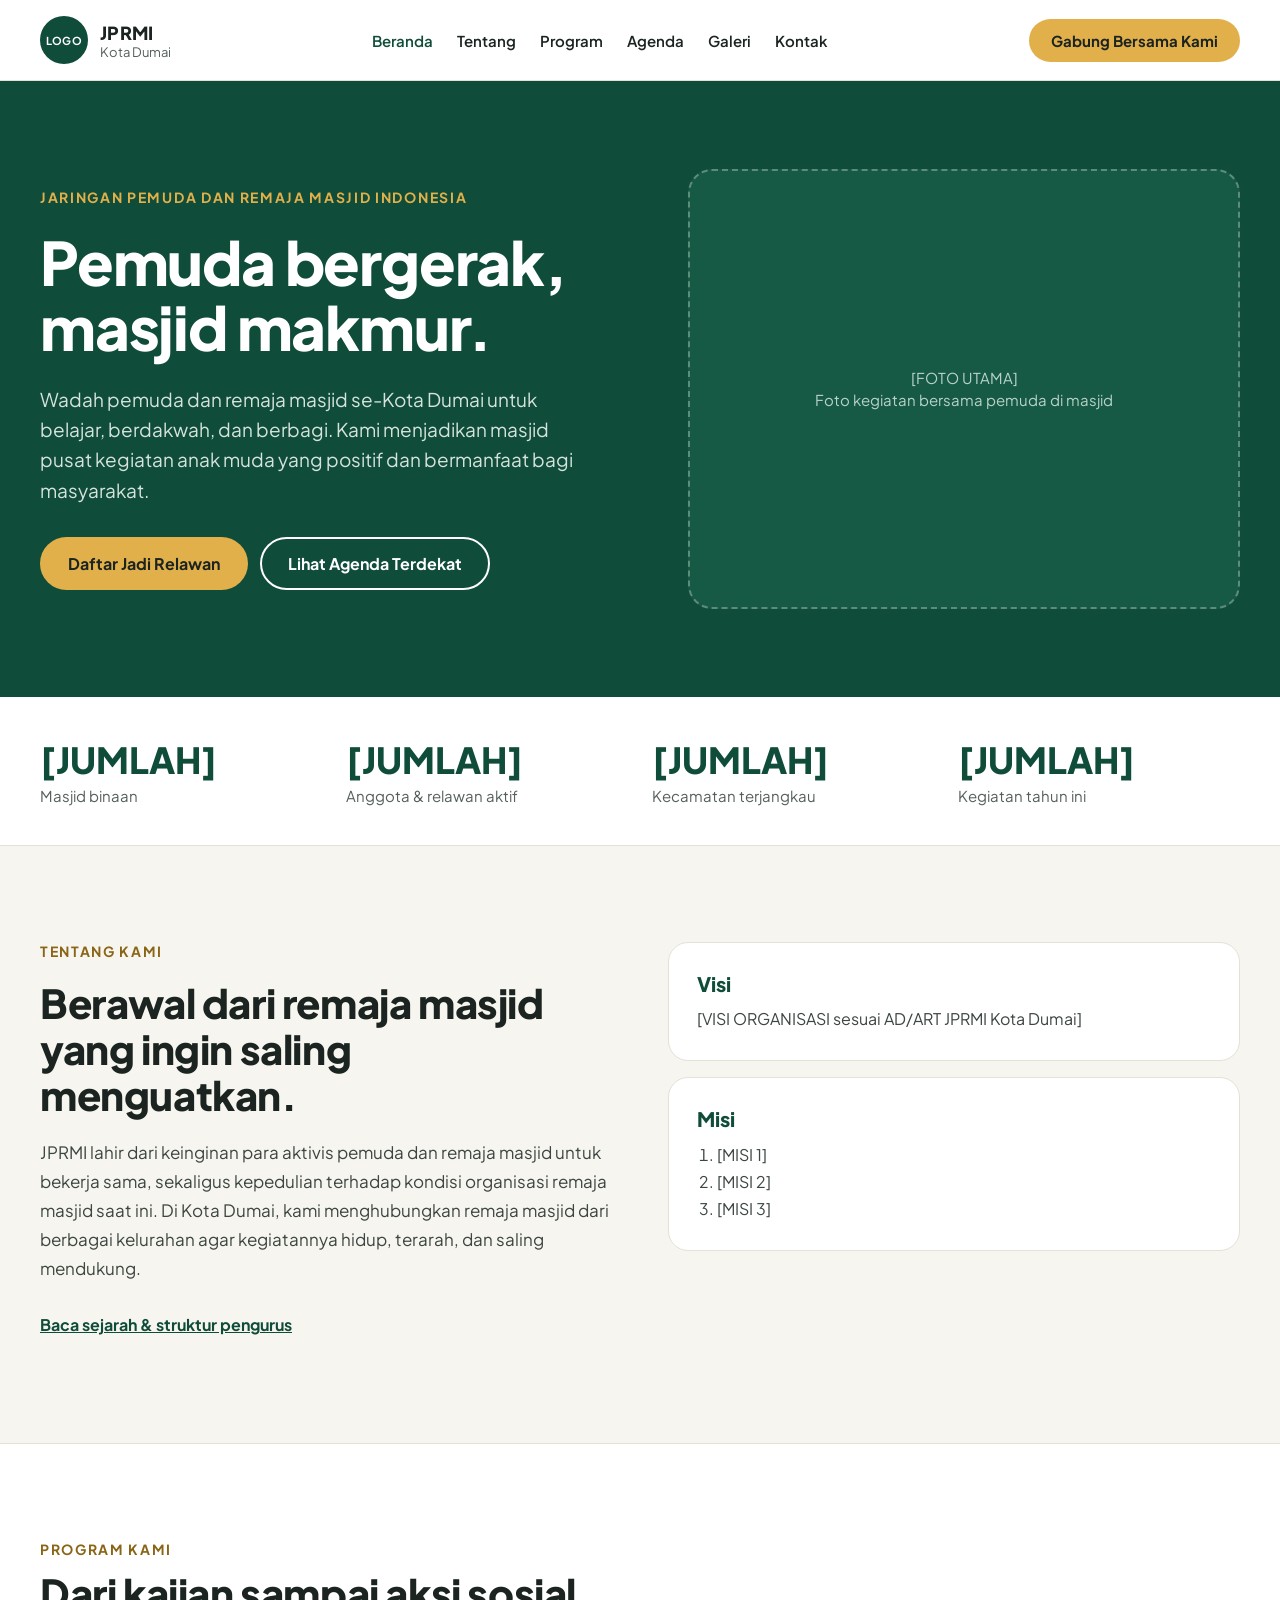
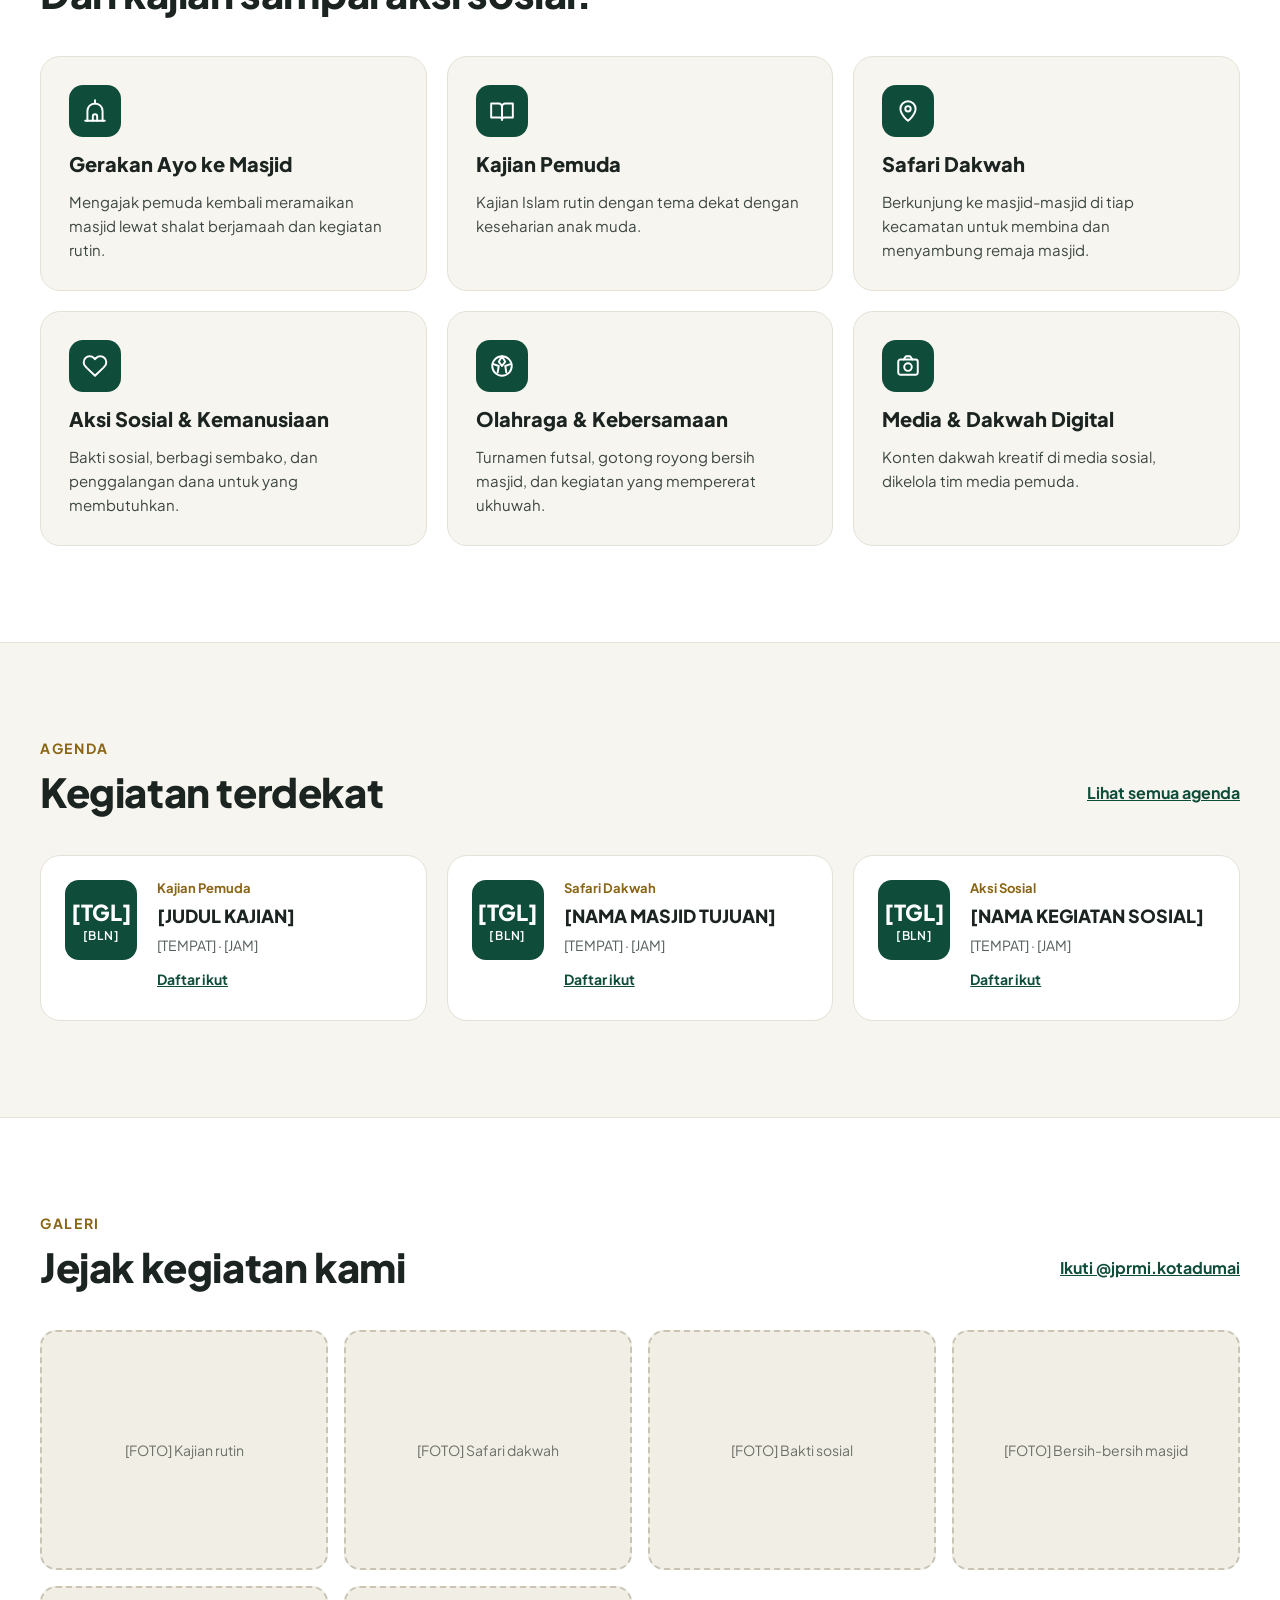
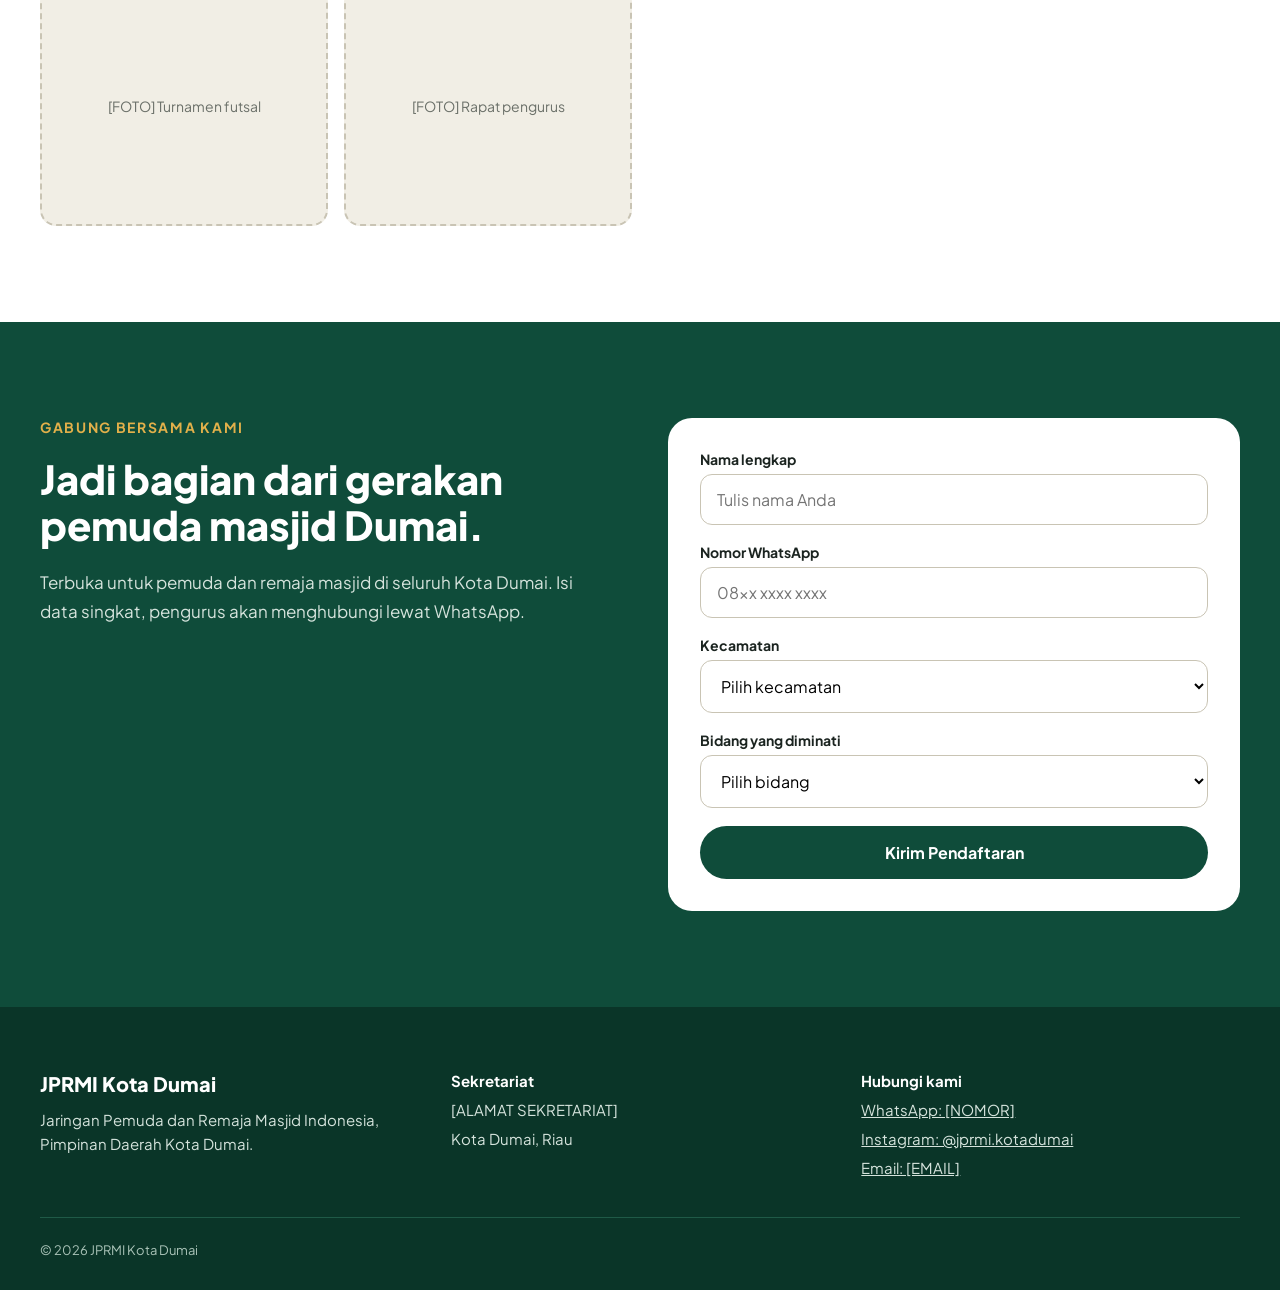
==== index.html @ 952d818b "Rancangan awal website JPRMI Kota Dumai Co-Authored-By: Claude Opus 5.5 <noreply@anthropic.com> Clau" ====
<!doctype html>
<html lang="id">
<head>
<meta charset="utf-8">
<meta name="viewport" content="width=device-width, initial-scale=1">
<title>JPRMI Kota Dumai · Jaringan Pemuda dan Remaja Masjid Indonesia</title>
<meta name="description" content="Website resmi JPRMI Kota Dumai: program, agenda, galeri kegiatan, dan pendaftaran relawan pemuda dan remaja masjid.">
<link rel="preconnect" href="https://fonts.googleapis.com">
<link rel="stylesheet" href="https://fonts.googleapis.com/css2?family=Plus+Jakarta+Sans:wght@400;500;600;700;800&display=swap">
<style>
body{margin:0;background:#F7F5EF}
a{color:#0F4C3A}a:hover{color:#0A3528}
</style>
<style>html{scroll-behavior:smooth} @media (max-width:640px){h1{font-size:40px!important} h2{font-size:30px!important}}</style>
</head>
<body>
<div style="font-family: 'Plus Jakarta Sans', system-ui, sans-serif; color: #1B2420; background: #F7F5EF; width: 100%">

<header style="background: #FFFFFF; border-bottom: 1px solid #E4E1D6">
<div style="max-width: 1200px; margin: 0 auto; padding: 16px 24px; display: flex; flex-wrap: wrap; align-items: center; justify-content: space-between; gap: 16px">
<a href="#beranda" style="display: flex; align-items: center; gap: 12px; text-decoration: none; color: #1B2420">
<div style="width: 48px; height: 48px; border-radius: 50%; background: #0F4C3A; color: #FFFFFF; display: flex; align-items: center; justify-content: center; font-size: 11px; font-weight: 700; letter-spacing: 0.04em">LOGO</div>
<div style="display: flex; flex-direction: column">
<span style="font-size: 18px; font-weight: 800; letter-spacing: 0.02em">JPRMI</span>
<span style="font-size: 13px; color: #55605A">Kota Dumai</span>
</div>
</a>
<nav aria-label="Menu utama" style="display: flex; flex-wrap: wrap; gap: 4px 24px; font-size: 15px; font-weight: 600">
<a href="#beranda" style="text-decoration: none; padding: 12px 0">Beranda</a>
<a href="#tentang" style="text-decoration: none; padding: 12px 0; color: #1B2420">Tentang</a>
<a href="#program" style="text-decoration: none; padding: 12px 0; color: #1B2420">Program</a>
<a href="#agenda" style="text-decoration: none; padding: 12px 0; color: #1B2420">Agenda</a>
<a href="#galeri" style="text-decoration: none; padding: 12px 0; color: #1B2420">Galeri</a>
<a href="#kontak" style="text-decoration: none; padding: 12px 0; color: #1B2420">Kontak</a>
</nav>
<a href="#gabung" style="text-decoration: none; background: #E2B04A; color: #1B2420; font-weight: 700; font-size: 15px; padding: 12px 22px; border-radius: 999px">Gabung Bersama Kami</a>
</div>
</header>

<section id="beranda" style="background: #0F4C3A; color: #FFFFFF">
<div style="max-width: 1200px; margin: 0 auto; padding: 88px 24px; display: flex; flex-wrap: wrap; align-items: center; gap: 56px">
<div style="flex: 1 1 460px; min-width: 0; display: flex; flex-direction: column; gap: 24px">
<span style="font-size: 14px; font-weight: 700; letter-spacing: 0.12em; text-transform: uppercase; color: #E2B04A">Jaringan Pemuda dan Remaja Masjid Indonesia</span>
<h1 style="margin: 0; font-size: 60px; line-height: 1.08; font-weight: 800; letter-spacing: -0.02em">Pemuda bergerak, masjid makmur.</h1>
<p style="margin: 0; font-size: 19px; line-height: 1.6; color: #D5E3DC; max-width: 540px">Wadah pemuda dan remaja masjid se-Kota Dumai untuk belajar, berdakwah, dan berbagi. Kami menjadikan masjid pusat kegiatan anak muda yang positif dan bermanfaat bagi masyarakat.</p>
<div style="display: flex; flex-wrap: wrap; gap: 12px; margin-top: 8px">
<a href="#gabung" style="text-decoration: none; background: #E2B04A; color: #1B2420; font-weight: 700; font-size: 16px; padding: 16px 28px; border-radius: 999px">Daftar Jadi Relawan</a>
<a href="#agenda" style="text-decoration: none; border: 2px solid #FFFFFF; color: #FFFFFF; font-weight: 700; font-size: 16px; padding: 14px 26px; border-radius: 999px">Lihat Agenda Terdekat</a>
</div>
</div>
<div style="flex: 1 1 420px; min-width: 0; height: 440px; border-radius: 24px; border: 2px dashed #5E8C7B; background: #165A46; display: flex; align-items: center; justify-content: center; text-align: center; padding: 24px; box-sizing: border-box; color: #B9D2C7; font-size: 15px; line-height: 1.5">[FOTO UTAMA]<br>Foto kegiatan bersama pemuda di masjid</div>
</div>
</section>

<section aria-label="Angka organisasi" style="background: #FFFFFF; border-bottom: 1px solid #E4E1D6">
<div style="max-width: 1200px; margin: 0 auto; padding: 40px 24px; display: grid; grid-template-columns: repeat(auto-fit, minmax(220px, 1fr)); gap: 24px">
<div style="display: flex; flex-direction: column; gap: 4px"><span style="font-size: 36px; font-weight: 800; color: #0F4C3A">[JUMLAH]</span><span style="font-size: 15px; color: #55605A">Masjid binaan</span></div>
<div style="display: flex; flex-direction: column; gap: 4px"><span style="font-size: 36px; font-weight: 800; color: #0F4C3A">[JUMLAH]</span><span style="font-size: 15px; color: #55605A">Anggota & relawan aktif</span></div>
<div style="display: flex; flex-direction: column; gap: 4px"><span style="font-size: 36px; font-weight: 800; color: #0F4C3A">[JUMLAH]</span><span style="font-size: 15px; color: #55605A">Kecamatan terjangkau</span></div>
<div style="display: flex; flex-direction: column; gap: 4px"><span style="font-size: 36px; font-weight: 800; color: #0F4C3A">[JUMLAH]</span><span style="font-size: 15px; color: #55605A">Kegiatan tahun ini</span></div>
</div>
</section>

<section id="tentang">
<div style="max-width: 1200px; margin: 0 auto; padding: 96px 24px; display: flex; flex-wrap: wrap; gap: 56px">
<div style="flex: 1 1 420px; min-width: 0; display: flex; flex-direction: column; gap: 20px">
<span style="font-size: 14px; font-weight: 700; letter-spacing: 0.12em; text-transform: uppercase; color: #8A6516">Tentang Kami</span>
<h2 style="margin: 0; font-size: 40px; line-height: 1.15; font-weight: 800; letter-spacing: -0.01em">Berawal dari remaja masjid yang ingin saling menguatkan.</h2>
<p style="margin: 0; font-size: 17px; line-height: 1.7; color: #3C4642">JPRMI lahir dari keinginan para aktivis pemuda dan remaja masjid untuk bekerja sama, sekaligus kepedulian terhadap kondisi organisasi remaja masjid saat ini. Di Kota Dumai, kami menghubungkan remaja masjid dari berbagai kelurahan agar kegiatannya hidup, terarah, dan saling mendukung.</p>
<a href="#" style="font-weight: 700; font-size: 16px; padding: 12px 0">Baca sejarah & struktur pengurus</a>
</div>
<div style="flex: 1 1 420px; min-width: 0; display: flex; flex-direction: column; gap: 16px">
<div style="background: #FFFFFF; border: 1px solid #E4E1D6; border-radius: 20px; padding: 28px; display: flex; flex-direction: column; gap: 10px">
<h3 style="margin: 0; font-size: 20px; font-weight: 800; color: #0F4C3A">Visi</h3>
<p style="margin: 0; font-size: 16px; line-height: 1.6; color: #3C4642">[VISI ORGANISASI sesuai AD/ART JPRMI Kota Dumai]</p>
</div>
<div style="background: #FFFFFF; border: 1px solid #E4E1D6; border-radius: 20px; padding: 28px; display: flex; flex-direction: column; gap: 10px">
<h3 style="margin: 0; font-size: 20px; font-weight: 800; color: #0F4C3A">Misi</h3>
<ol style="margin: 0; padding-left: 20px; font-size: 16px; line-height: 1.7; color: #3C4642">
<li>[MISI 1]</li>
<li>[MISI 2]</li>
<li>[MISI 3]</li>
</ol>
</div>
</div>
</div>
</section>

<section id="program" style="background: #FFFFFF; border-top: 1px solid #E4E1D6; border-bottom: 1px solid #E4E1D6">
<div style="max-width: 1200px; margin: 0 auto; padding: 96px 24px; display: flex; flex-direction: column; gap: 40px">
<div style="display: flex; flex-direction: column; gap: 12px; max-width: 680px">
<span style="font-size: 14px; font-weight: 700; letter-spacing: 0.12em; text-transform: uppercase; color: #8A6516">Program Kami</span>
<h2 style="margin: 0; font-size: 40px; line-height: 1.15; font-weight: 800; letter-spacing: -0.01em">Dari kajian sampai aksi sosial.</h2>
</div>
<div style="display: grid; grid-template-columns: repeat(auto-fit, minmax(300px, 1fr)); gap: 20px">

<div style="border: 1px solid #E4E1D6; border-radius: 20px; padding: 28px; display: flex; flex-direction: column; gap: 14px; background: #F7F5EF">
<div style="width: 52px; height: 52px; border-radius: 14px; background: #0F4C3A; color: #FFFFFF; display: flex; align-items: center; justify-content: center"><svg aria-hidden="true" width="26" height="26" viewBox="0 0 24 24" fill="none" stroke="currentColor" stroke-width="1.8" stroke-linecap="round" stroke-linejoin="round"><path d="M3 21h18"/><path d="M5 21v-9a7 7 0 0 1 14 0v9"/><path d="M12 2v3"/><path d="M10 21v-4a2 2 0 0 1 4 0v4"/></svg></div>
<h3 style="margin: 0; font-size: 20px; font-weight: 800">Gerakan Ayo ke Masjid</h3>
<p style="margin: 0; font-size: 15px; line-height: 1.6; color: #3C4642">Mengajak pemuda kembali meramaikan masjid lewat shalat berjamaah dan kegiatan rutin.</p>
</div>

<div style="border: 1px solid #E4E1D6; border-radius: 20px; padding: 28px; display: flex; flex-direction: column; gap: 14px; background: #F7F5EF">
<div style="width: 52px; height: 52px; border-radius: 14px; background: #0F4C3A; color: #FFFFFF; display: flex; align-items: center; justify-content: center"><svg aria-hidden="true" width="26" height="26" viewBox="0 0 24 24" fill="none" stroke="currentColor" stroke-width="1.8" stroke-linecap="round" stroke-linejoin="round"><path d="M2 5h7a3 3 0 0 1 3 3v12a2 2 0 0 0-2-2H2z"/><path d="M22 5h-7a3 3 0 0 0-3 3v12a2 2 0 0 1 2-2h8z"/></svg></div>
<h3 style="margin: 0; font-size: 20px; font-weight: 800">Kajian Pemuda</h3>
<p style="margin: 0; font-size: 15px; line-height: 1.6; color: #3C4642">Kajian Islam rutin dengan tema dekat dengan keseharian anak muda.</p>
</div>

<div style="border: 1px solid #E4E1D6; border-radius: 20px; padding: 28px; display: flex; flex-direction: column; gap: 14px; background: #F7F5EF">
<div style="width: 52px; height: 52px; border-radius: 14px; background: #0F4C3A; color: #FFFFFF; display: flex; align-items: center; justify-content: center"><svg aria-hidden="true" width="26" height="26" viewBox="0 0 24 24" fill="none" stroke="currentColor" stroke-width="1.8" stroke-linecap="round" stroke-linejoin="round"><path d="M12 21s-7-5.5-7-11a7 7 0 0 1 14 0c0 5.5-7 11-7 11z"/><circle cx="12" cy="10" r="2.5"/></svg></div>
<h3 style="margin: 0; font-size: 20px; font-weight: 800">Safari Dakwah</h3>
<p style="margin: 0; font-size: 15px; line-height: 1.6; color: #3C4642">Berkunjung ke masjid-masjid di tiap kecamatan untuk membina dan menyambung remaja masjid.</p>
</div>

<div style="border: 1px solid #E4E1D6; border-radius: 20px; padding: 28px; display: flex; flex-direction: column; gap: 14px; background: #F7F5EF">
<div style="width: 52px; height: 52px; border-radius: 14px; background: #0F4C3A; color: #FFFFFF; display: flex; align-items: center; justify-content: center"><svg aria-hidden="true" width="26" height="26" viewBox="0 0 24 24" fill="none" stroke="currentColor" stroke-width="1.8" stroke-linecap="round" stroke-linejoin="round"><path d="M20.8 4.6a5.5 5.5 0 0 0-7.8 0L12 5.7l-1-1.1a5.5 5.5 0 0 0-7.8 7.8l1 1.1L12 21l7.8-7.5 1-1.1a5.5 5.5 0 0 0 0-7.8z"/></svg></div>
<h3 style="margin: 0; font-size: 20px; font-weight: 800">Aksi Sosial & Kemanusiaan</h3>
<p style="margin: 0; font-size: 15px; line-height: 1.6; color: #3C4642">Bakti sosial, berbagi sembako, dan penggalangan dana untuk yang membutuhkan.</p>
</div>

<div style="border: 1px solid #E4E1D6; border-radius: 20px; padding: 28px; display: flex; flex-direction: column; gap: 14px; background: #F7F5EF">
<div style="width: 52px; height: 52px; border-radius: 14px; background: #0F4C3A; color: #FFFFFF; display: flex; align-items: center; justify-content: center"><svg aria-hidden="true" width="26" height="26" viewBox="0 0 24 24" fill="none" stroke="currentColor" stroke-width="1.8" stroke-linecap="round" stroke-linejoin="round"><circle cx="12" cy="12" r="9"/><path d="M12 3l3 5-3 4-3-4z"/><path d="M3.5 10l5.5 2-1 6"/><path d="M20.5 10L15 12l1 6"/></svg></div>
<h3 style="margin: 0; font-size: 20px; font-weight: 800">Olahraga & Kebersamaan</h3>
<p style="margin: 0; font-size: 15px; line-height: 1.6; color: #3C4642">Turnamen futsal, gotong royong bersih masjid, dan kegiatan yang mempererat ukhuwah.</p>
</div>

<div style="border: 1px solid #E4E1D6; border-radius: 20px; padding: 28px; display: flex; flex-direction: column; gap: 14px; background: #F7F5EF">
<div style="width: 52px; height: 52px; border-radius: 14px; background: #0F4C3A; color: #FFFFFF; display: flex; align-items: center; justify-content: center"><svg aria-hidden="true" width="26" height="26" viewBox="0 0 24 24" fill="none" stroke="currentColor" stroke-width="1.8" stroke-linecap="round" stroke-linejoin="round"><rect x="3" y="6" width="18" height="14" rx="2"/><circle cx="12" cy="13" r="3.5"/><path d="M8 6l2-3h4l2 3"/></svg></div>
<h3 style="margin: 0; font-size: 20px; font-weight: 800">Media & Dakwah Digital</h3>
<p style="margin: 0; font-size: 15px; line-height: 1.6; color: #3C4642">Konten dakwah kreatif di media sosial, dikelola tim media pemuda.</p>
</div>

</div>
</div>
</section>

<section id="agenda">
<div style="max-width: 1200px; margin: 0 auto; padding: 96px 24px; display: flex; flex-direction: column; gap: 40px">
<div style="display: flex; flex-wrap: wrap; align-items: flex-end; justify-content: space-between; gap: 16px">
<div style="display: flex; flex-direction: column; gap: 12px">
<span style="font-size: 14px; font-weight: 700; letter-spacing: 0.12em; text-transform: uppercase; color: #8A6516">Agenda</span>
<h2 style="margin: 0; font-size: 40px; line-height: 1.15; font-weight: 800; letter-spacing: -0.01em">Kegiatan terdekat</h2>
</div>
<a href="#" style="font-weight: 700; font-size: 16px; padding: 12px 0">Lihat semua agenda</a>
</div>
<div style="display: grid; grid-template-columns: repeat(auto-fit, minmax(300px, 1fr)); gap: 20px">

<article style="background: #FFFFFF; border: 1px solid #E4E1D6; border-radius: 20px; padding: 24px; display: flex; gap: 20px">
<div style="flex: 0 0 72px; height: 80px; border-radius: 14px; background: #0F4C3A; color: #FFFFFF; display: flex; flex-direction: column; align-items: center; justify-content: center; gap: 2px">
<span style="font-size: 22px; font-weight: 800">[TGL]</span>
<span style="font-size: 12px; font-weight: 600; letter-spacing: 0.06em">[BLN]</span>
</div>
<div style="display: flex; flex-direction: column; gap: 8px; min-width: 0">
<span style="font-size: 13px; font-weight: 700; color: #8A6516">Kajian Pemuda</span>
<h3 style="margin: 0; font-size: 18px; font-weight: 800; line-height: 1.3">[JUDUL KAJIAN]</h3>
<span style="font-size: 14px; color: #55605A">[TEMPAT] · [JAM]</span>
<a href="#" style="font-size: 14px; font-weight: 700; padding: 8px 0">Daftar ikut</a>
</div>
</article>

<article style="background: #FFFFFF; border: 1px solid #E4E1D6; border-radius: 20px; padding: 24px; display: flex; gap: 20px">
<div style="flex: 0 0 72px; height: 80px; border-radius: 14px; background: #0F4C3A; color: #FFFFFF; display: flex; flex-direction: column; align-items: center; justify-content: center; gap: 2px">
<span style="font-size: 22px; font-weight: 800">[TGL]</span>
<span style="font-size: 12px; font-weight: 600; letter-spacing: 0.06em">[BLN]</span>
</div>
<div style="display: flex; flex-direction: column; gap: 8px; min-width: 0">
<span style="font-size: 13px; font-weight: 700; color: #8A6516">Safari Dakwah</span>
<h3 style="margin: 0; font-size: 18px; font-weight: 800; line-height: 1.3">[NAMA MASJID TUJUAN]</h3>
<span style="font-size: 14px; color: #55605A">[TEMPAT] · [JAM]</span>
<a href="#" style="font-size: 14px; font-weight: 700; padding: 8px 0">Daftar ikut</a>
</div>
</article>

<article style="background: #FFFFFF; border: 1px solid #E4E1D6; border-radius: 20px; padding: 24px; display: flex; gap: 20px">
<div style="flex: 0 0 72px; height: 80px; border-radius: 14px; background: #0F4C3A; color: #FFFFFF; display: flex; flex-direction: column; align-items: center; justify-content: center; gap: 2px">
<span style="font-size: 22px; font-weight: 800">[TGL]</span>
<span style="font-size: 12px; font-weight: 600; letter-spacing: 0.06em">[BLN]</span>
</div>
<div style="display: flex; flex-direction: column; gap: 8px; min-width: 0">
<span style="font-size: 13px; font-weight: 700; color: #8A6516">Aksi Sosial</span>
<h3 style="margin: 0; font-size: 18px; font-weight: 800; line-height: 1.3">[NAMA KEGIATAN SOSIAL]</h3>
<span style="font-size: 14px; color: #55605A">[TEMPAT] · [JAM]</span>
<a href="#" style="font-size: 14px; font-weight: 700; padding: 8px 0">Daftar ikut</a>
</div>
</article>

</div>
</div>
</section>

<section id="galeri" style="background: #FFFFFF; border-top: 1px solid #E4E1D6">
<div style="max-width: 1200px; margin: 0 auto; padding: 96px 24px; display: flex; flex-direction: column; gap: 40px">
<div style="display: flex; flex-wrap: wrap; align-items: flex-end; justify-content: space-between; gap: 16px">
<div style="display: flex; flex-direction: column; gap: 12px">
<span style="font-size: 14px; font-weight: 700; letter-spacing: 0.12em; text-transform: uppercase; color: #8A6516">Galeri</span>
<h2 style="margin: 0; font-size: 40px; line-height: 1.15; font-weight: 800; letter-spacing: -0.01em">Jejak kegiatan kami</h2>
</div>
<a href="https://www.instagram.com/jprmi.kotadumai" style="font-weight: 700; font-size: 16px; padding: 12px 0">Ikuti @jprmi.kotadumai</a>
</div>
<div style="display: grid; grid-template-columns: repeat(auto-fit, minmax(260px, 1fr)); gap: 16px">

<div style="height: 240px; border-radius: 16px; border: 2px dashed #C9C4B4; background: #F1EEE5; display: flex; align-items: center; justify-content: center; text-align: center; color: #6B7069; font-size: 14px; padding: 16px; box-sizing: border-box">[FOTO] Kajian rutin</div>

<div style="height: 240px; border-radius: 16px; border: 2px dashed #C9C4B4; background: #F1EEE5; display: flex; align-items: center; justify-content: center; text-align: center; color: #6B7069; font-size: 14px; padding: 16px; box-sizing: border-box">[FOTO] Safari dakwah</div>

<div style="height: 240px; border-radius: 16px; border: 2px dashed #C9C4B4; background: #F1EEE5; display: flex; align-items: center; justify-content: center; text-align: center; color: #6B7069; font-size: 14px; padding: 16px; box-sizing: border-box">[FOTO] Bakti sosial</div>

<div style="height: 240px; border-radius: 16px; border: 2px dashed #C9C4B4; background: #F1EEE5; display: flex; align-items: center; justify-content: center; text-align: center; color: #6B7069; font-size: 14px; padding: 16px; box-sizing: border-box">[FOTO] Bersih-bersih masjid</div>

<div style="height: 240px; border-radius: 16px; border: 2px dashed #C9C4B4; background: #F1EEE5; display: flex; align-items: center; justify-content: center; text-align: center; color: #6B7069; font-size: 14px; padding: 16px; box-sizing: border-box">[FOTO] Turnamen futsal</div>

<div style="height: 240px; border-radius: 16px; border: 2px dashed #C9C4B4; background: #F1EEE5; display: flex; align-items: center; justify-content: center; text-align: center; color: #6B7069; font-size: 14px; padding: 16px; box-sizing: border-box">[FOTO] Rapat pengurus</div>

</div>
</div>
</section>

<section id="gabung" style="background: #0F4C3A; color: #FFFFFF">
<div style="max-width: 1200px; margin: 0 auto; padding: 96px 24px; display: flex; flex-wrap: wrap; gap: 56px; align-items: flex-start">
<div style="flex: 1 1 420px; min-width: 0; display: flex; flex-direction: column; gap: 20px">
<span style="font-size: 14px; font-weight: 700; letter-spacing: 0.12em; text-transform: uppercase; color: #E2B04A">Gabung Bersama Kami</span>
<h2 style="margin: 0; font-size: 40px; line-height: 1.15; font-weight: 800">Jadi bagian dari gerakan pemuda masjid Dumai.</h2>
<p style="margin: 0; font-size: 17px; line-height: 1.7; color: #D5E3DC">Terbuka untuk pemuda dan remaja masjid di seluruh Kota Dumai. Isi data singkat, pengurus akan menghubungi lewat WhatsApp.</p>
</div>
<form style="flex: 1 1 420px; min-width: 0; background: #FFFFFF; color: #1B2420; border-radius: 24px; padding: 32px; display: flex; flex-direction: column; gap: 18px; box-sizing: border-box">
<div style="display: flex; flex-direction: column; gap: 6px">
<label for="nama" style="font-size: 14px; font-weight: 700">Nama lengkap</label>
<input id="nama" type="text" placeholder="Tulis nama Anda" style="font: inherit; font-size: 16px; padding: 14px 16px; border: 1px solid #C9C4B4; border-radius: 12px">
</div>
<div style="display: flex; flex-direction: column; gap: 6px">
<label for="wa" style="font-size: 14px; font-weight: 700">Nomor WhatsApp</label>
<input id="wa" type="tel" placeholder="08xx xxxx xxxx" style="font: inherit; font-size: 16px; padding: 14px 16px; border: 1px solid #C9C4B4; border-radius: 12px">
</div>
<div style="display: flex; flex-direction: column; gap: 6px">
<label for="kec" style="font-size: 14px; font-weight: 700">Kecamatan</label>
<select id="kec" style="font: inherit; font-size: 16px; padding: 14px 16px; border: 1px solid #C9C4B4; border-radius: 12px; background: #FFFFFF">
<option>Pilih kecamatan</option>
<option>Bukit Kapur</option>
<option>Dumai Barat</option>
<option>Dumai Kota</option>
<option>Dumai Selatan</option>
<option>Dumai Timur</option>
<option>Medang Kampai</option>
<option>Sungai Sembilan</option>
</select>
</div>
<div style="display: flex; flex-direction: column; gap: 6px">
<label for="minat" style="font-size: 14px; font-weight: 700">Bidang yang diminati</label>
<select id="minat" style="font: inherit; font-size: 16px; padding: 14px 16px; border: 1px solid #C9C4B4; border-radius: 12px; background: #FFFFFF">
<option>Pilih bidang</option>
<option>Dakwah & kajian</option>
<option>Sosial & kemanusiaan</option>
<option>Media & dokumentasi</option>
<option>Olahraga & acara</option>
</select>
</div>
<button type="button" style="font: inherit; font-size: 16px; font-weight: 700; background: #0F4C3A; color: #FFFFFF; border: none; border-radius: 999px; padding: 16px 24px; cursor: pointer">Kirim Pendaftaran</button>
</form>
</div>
</section>

<footer id="kontak" style="background: #0A3528; color: #D5E3DC">
<div style="max-width: 1200px; margin: 0 auto; padding: 64px 24px 32px; display: flex; flex-direction: column; gap: 40px">
<div style="display: grid; grid-template-columns: repeat(auto-fit, minmax(240px, 1fr)); gap: 32px">
<div style="display: flex; flex-direction: column; gap: 12px">
<span style="font-size: 20px; font-weight: 800; color: #FFFFFF">JPRMI Kota Dumai</span>
<p style="margin: 0; font-size: 15px; line-height: 1.6">Jaringan Pemuda dan Remaja Masjid Indonesia, Pimpinan Daerah Kota Dumai.</p>
</div>
<div style="display: flex; flex-direction: column; gap: 10px; font-size: 15px">
<span style="font-weight: 700; color: #FFFFFF">Sekretariat</span>
<span>[ALAMAT SEKRETARIAT]</span>
<span>Kota Dumai, Riau</span>
</div>
<div style="display: flex; flex-direction: column; gap: 10px; font-size: 15px">
<span style="font-weight: 700; color: #FFFFFF">Hubungi kami</span>
<a href="#" style="color: #D5E3DC">WhatsApp: [NOMOR]</a>
<a href="https://www.instagram.com/jprmi.kotadumai" style="color: #D5E3DC">Instagram: @jprmi.kotadumai</a>
<a href="#" style="color: #D5E3DC">Email: [EMAIL]</a>
</div>
</div>
<div style="border-top: 1px solid #1F5A47; padding-top: 24px; font-size: 13px; color: #A9C2B7">© 2026 JPRMI Kota Dumai</div>
</div>
</footer>

</div>
</body>
</html>
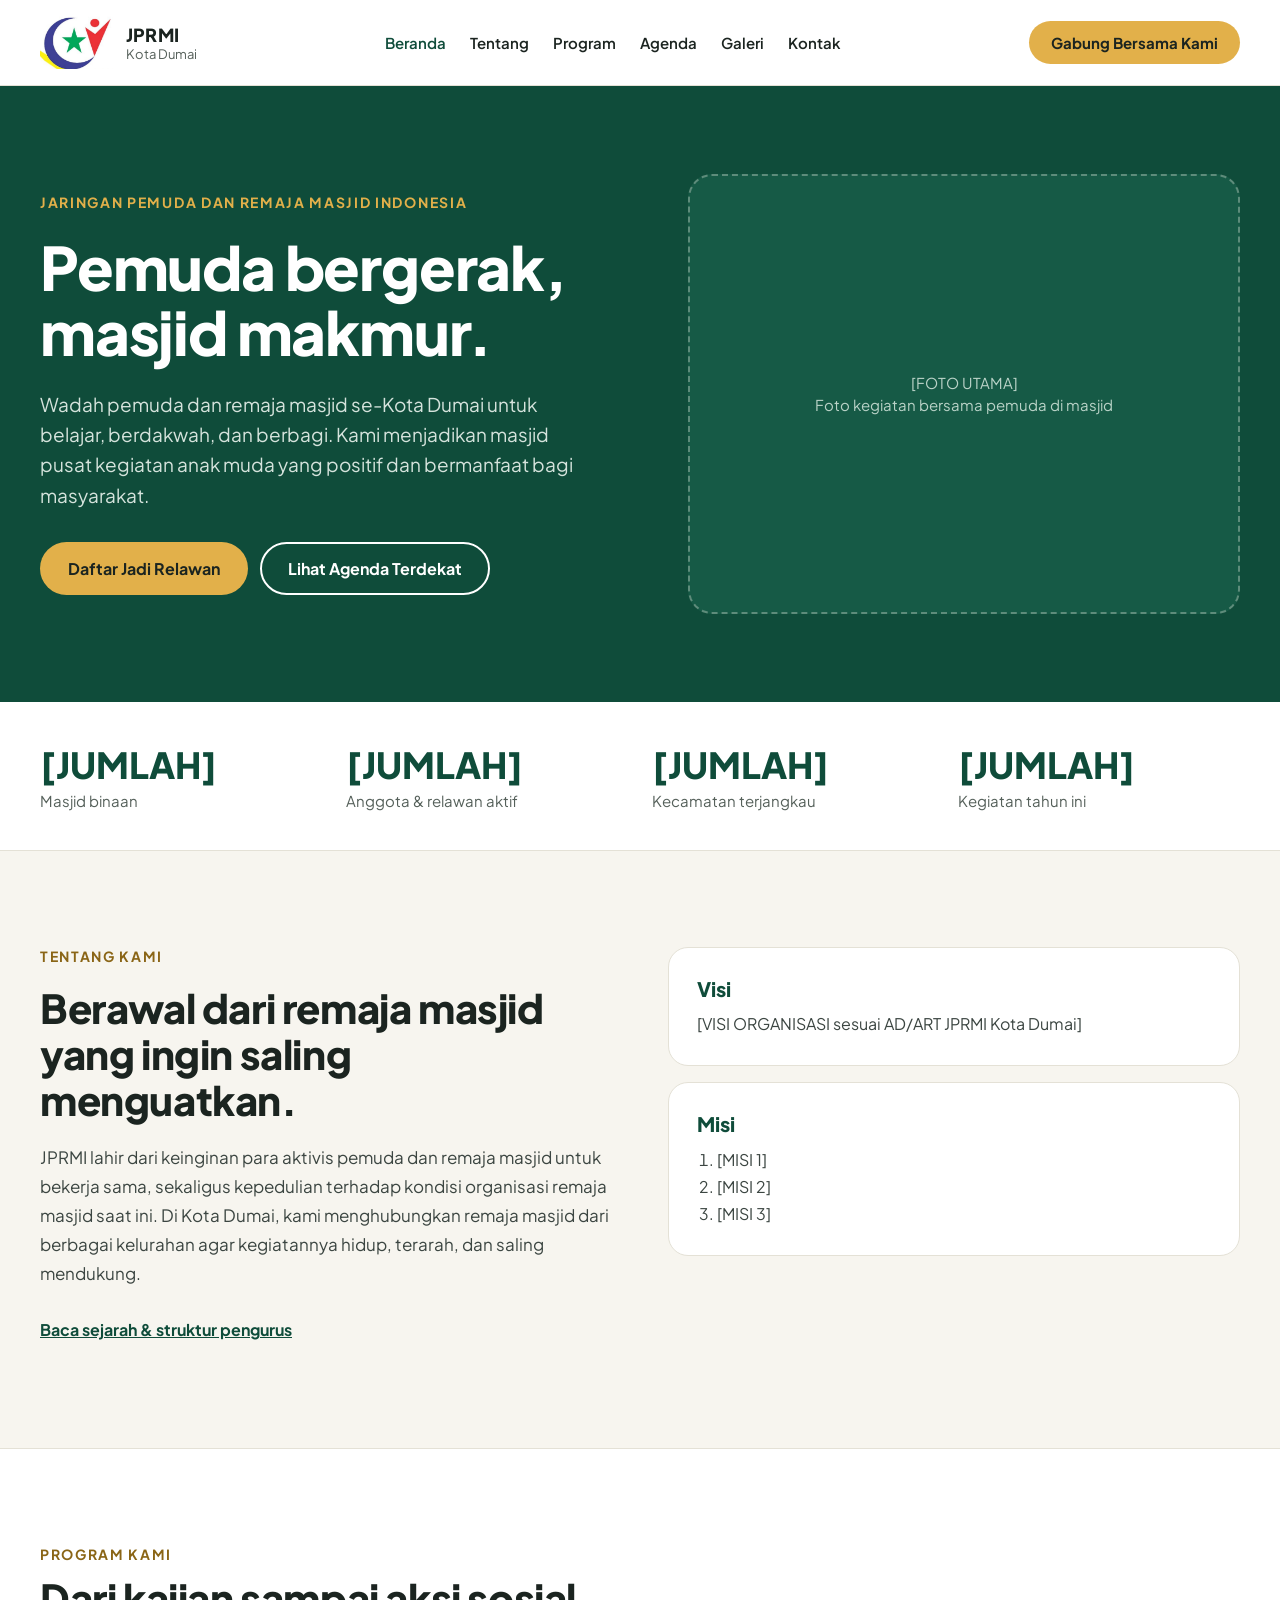
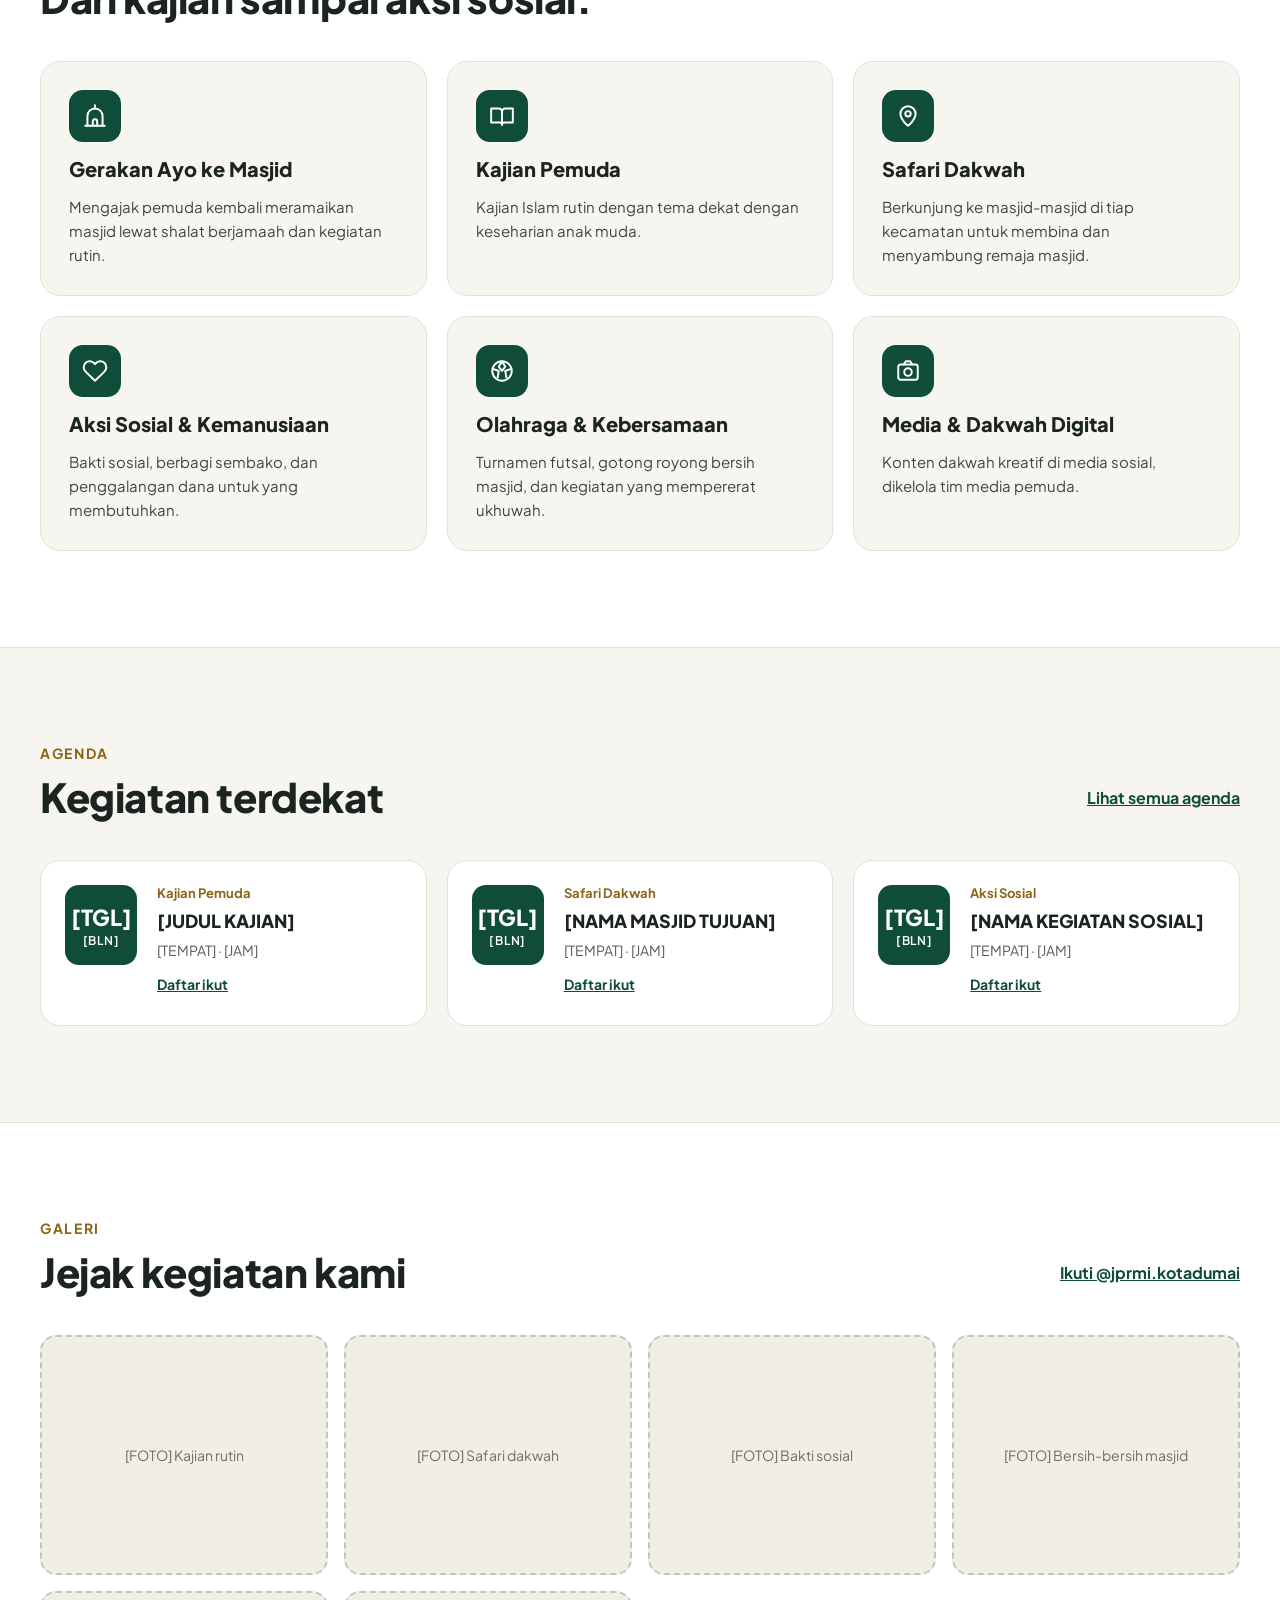
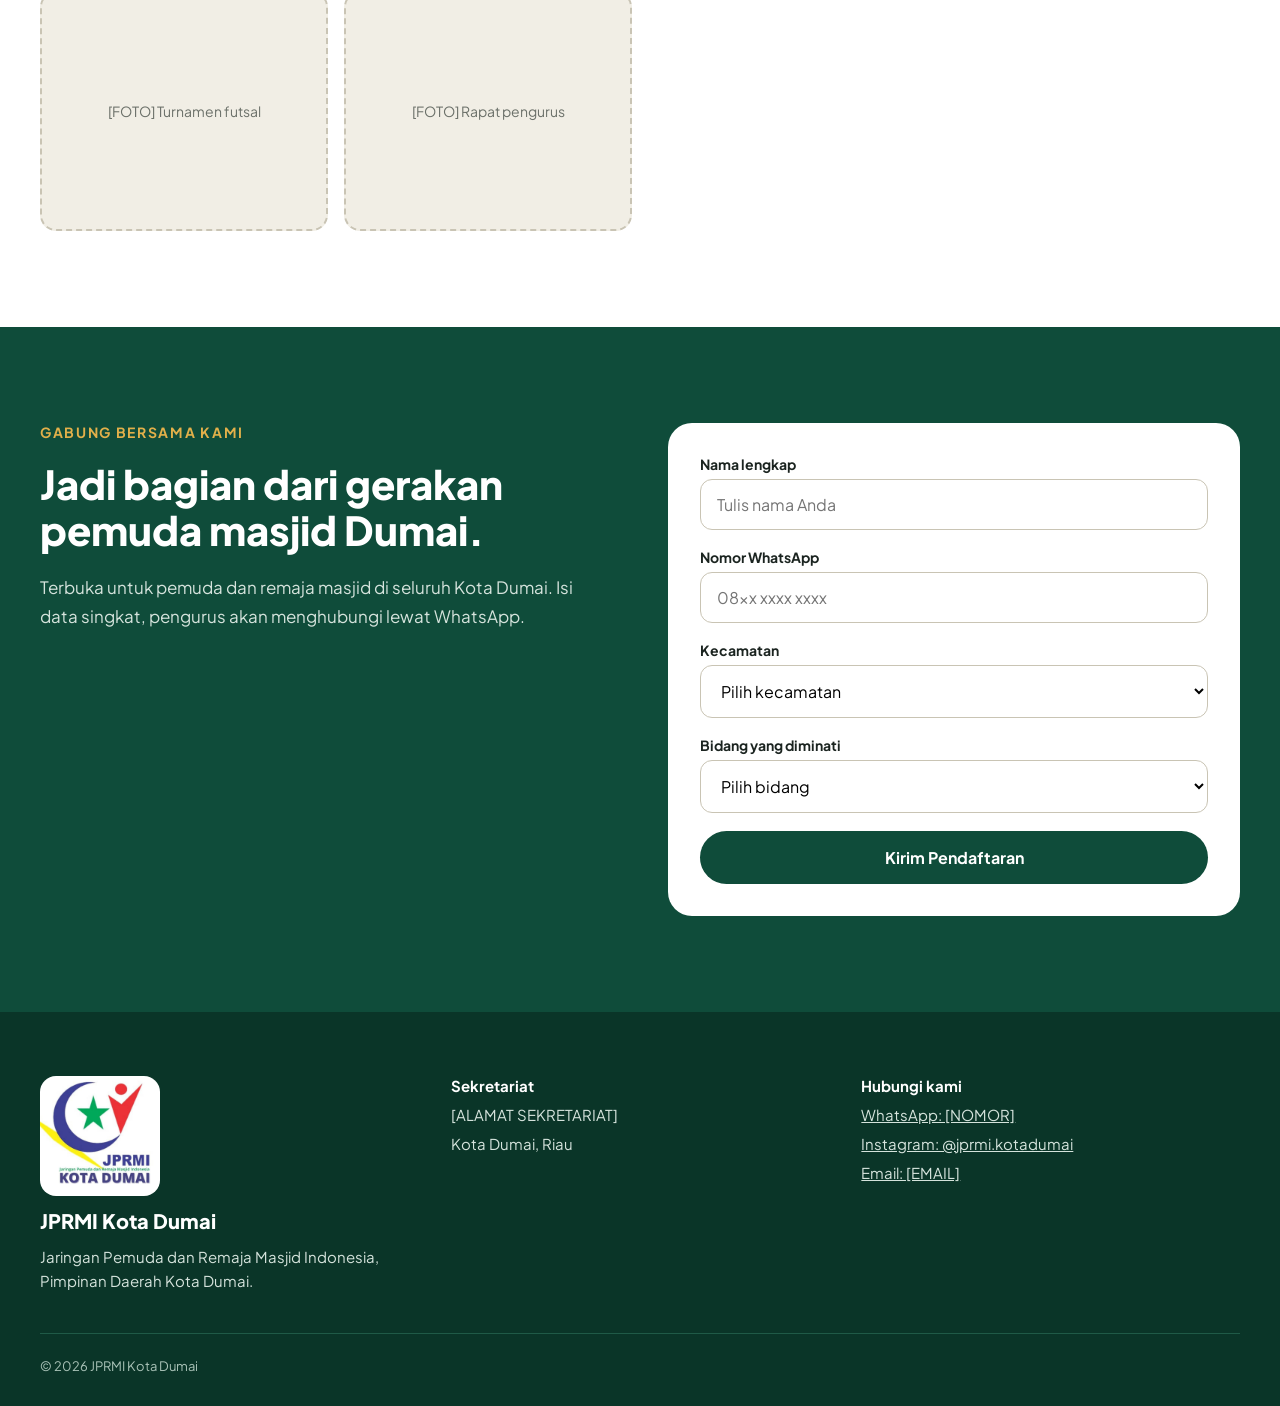
==== commit 42451beb: "Tambah logo resmi JPRMI Kota Dumai (header, footer, favicon) Co-Authored-By: Claude Opus 5.5 <norepl" ====
--- a/index.html
+++ b/index.html
@@ -12,6 +12,8 @@
 a{color:#0F4C3A}a:hover{color:#0A3528}
 </style>
 <style>html{scroll-behavior:smooth} @media (max-width:640px){h1{font-size:40px!important} h2{font-size:30px!important}}</style>
+<link rel="icon" type="image/png" href="assets/favicon.png">
+<meta property="og:image" content="assets/logo-jprmi-dumai.jpg">
 </head>
 <body>
 <div style="font-family: 'Plus Jakarta Sans', system-ui, sans-serif; color: #1B2420; background: #F7F5EF; width: 100%">
@@ -19,7 +21,7 @@
 <header style="background: #FFFFFF; border-bottom: 1px solid #E4E1D6">
 <div style="max-width: 1200px; margin: 0 auto; padding: 16px 24px; display: flex; flex-wrap: wrap; align-items: center; justify-content: space-between; gap: 16px">
 <a href="#beranda" style="display: flex; align-items: center; gap: 12px; text-decoration: none; color: #1B2420">
-<div style="width: 48px; height: 48px; border-radius: 50%; background: #0F4C3A; color: #FFFFFF; display: flex; align-items: center; justify-content: center; font-size: 11px; font-weight: 700; letter-spacing: 0.04em">LOGO</div>
+<img src="assets/logo-emblem.png" alt="Logo JPRMI Kota Dumai" width="74" height="53" style="height: 53px; width: auto; display: block">
 <div style="display: flex; flex-direction: column">
 <span style="font-size: 18px; font-weight: 800; letter-spacing: 0.02em">JPRMI</span>
 <span style="font-size: 13px; color: #55605A">Kota Dumai</span>
@@ -263,6 +265,7 @@
 <div style="max-width: 1200px; margin: 0 auto; padding: 64px 24px 32px; display: flex; flex-direction: column; gap: 40px">
 <div style="display: grid; grid-template-columns: repeat(auto-fit, minmax(240px, 1fr)); gap: 32px">
 <div style="display: flex; flex-direction: column; gap: 12px">
+<img src="assets/logo-jprmi-dumai.jpg" alt="Logo JPRMI Kota Dumai" width="120" height="120" style="width: 120px; height: 120px; border-radius: 16px; background: #FFFFFF; display: block">
 <span style="font-size: 20px; font-weight: 800; color: #FFFFFF">JPRMI Kota Dumai</span>
 <p style="margin: 0; font-size: 15px; line-height: 1.6">Jaringan Pemuda dan Remaja Masjid Indonesia, Pimpinan Daerah Kota Dumai.</p>
 </div>
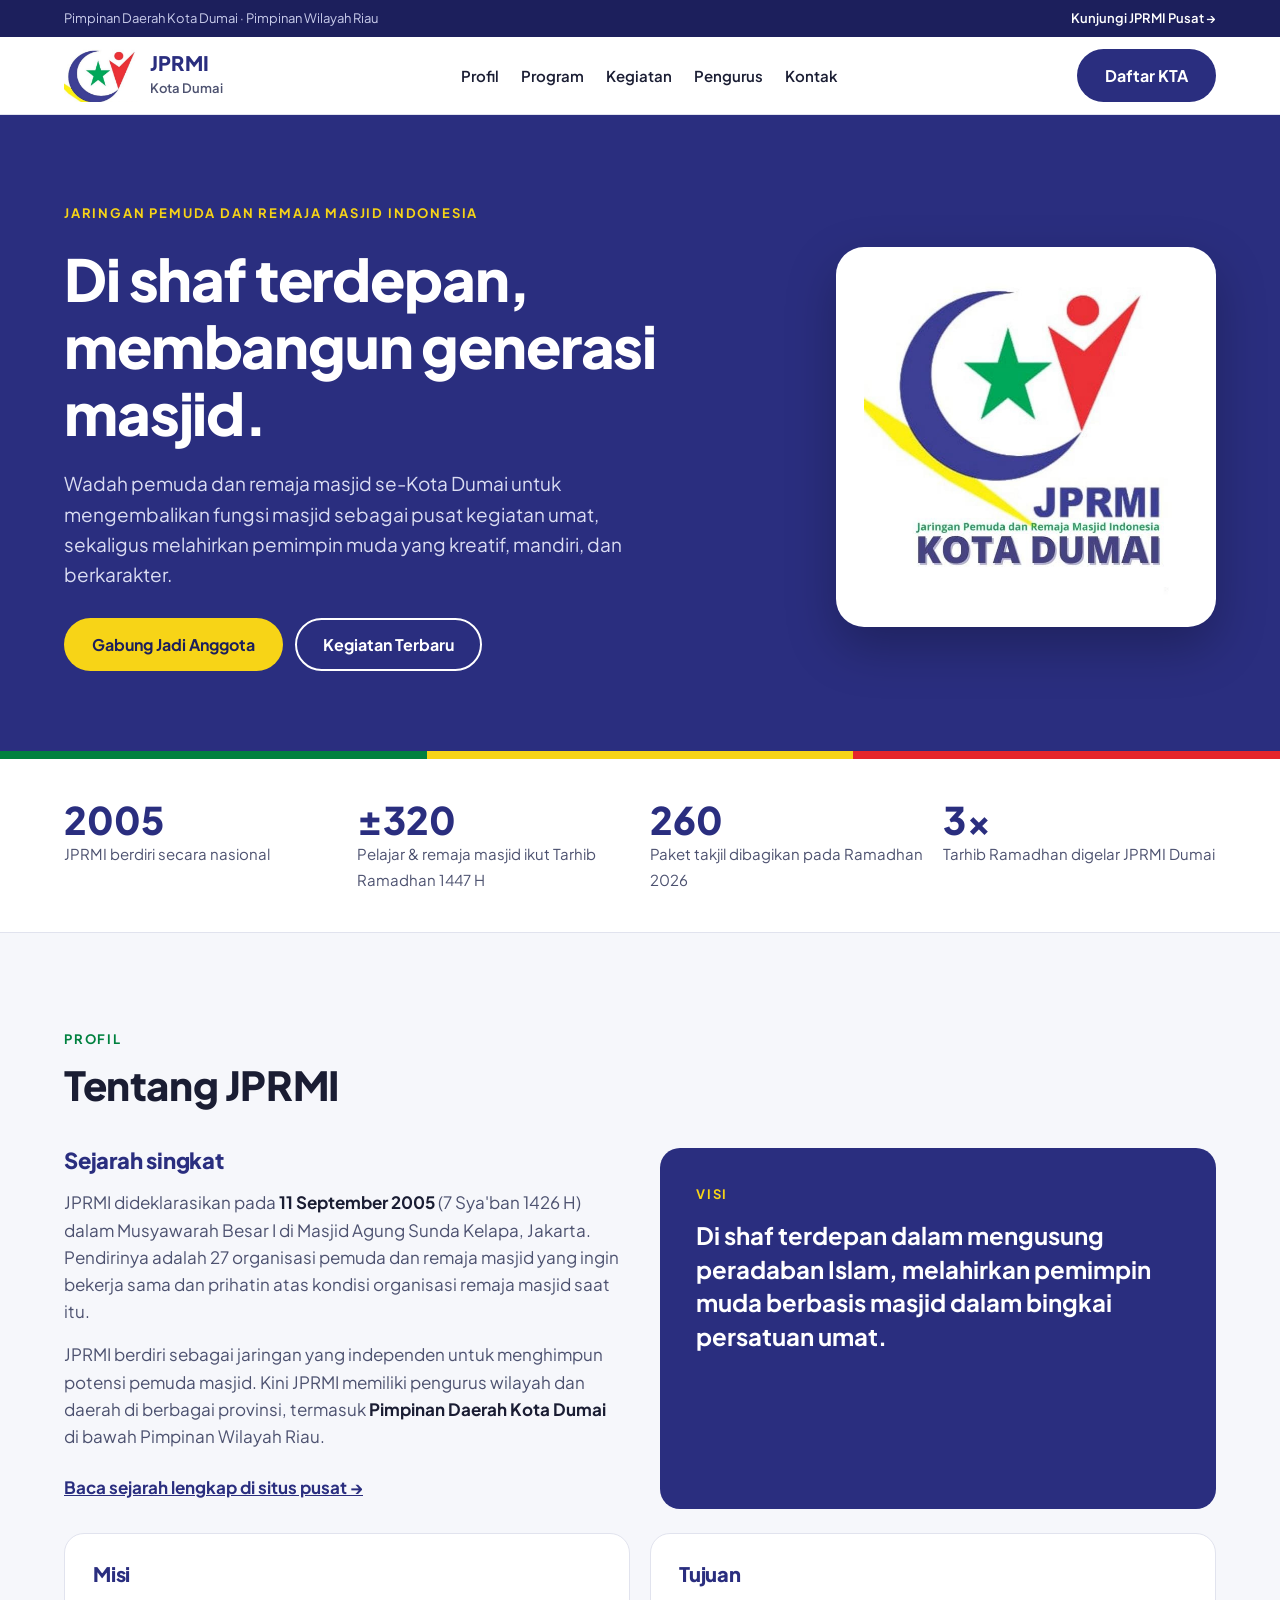
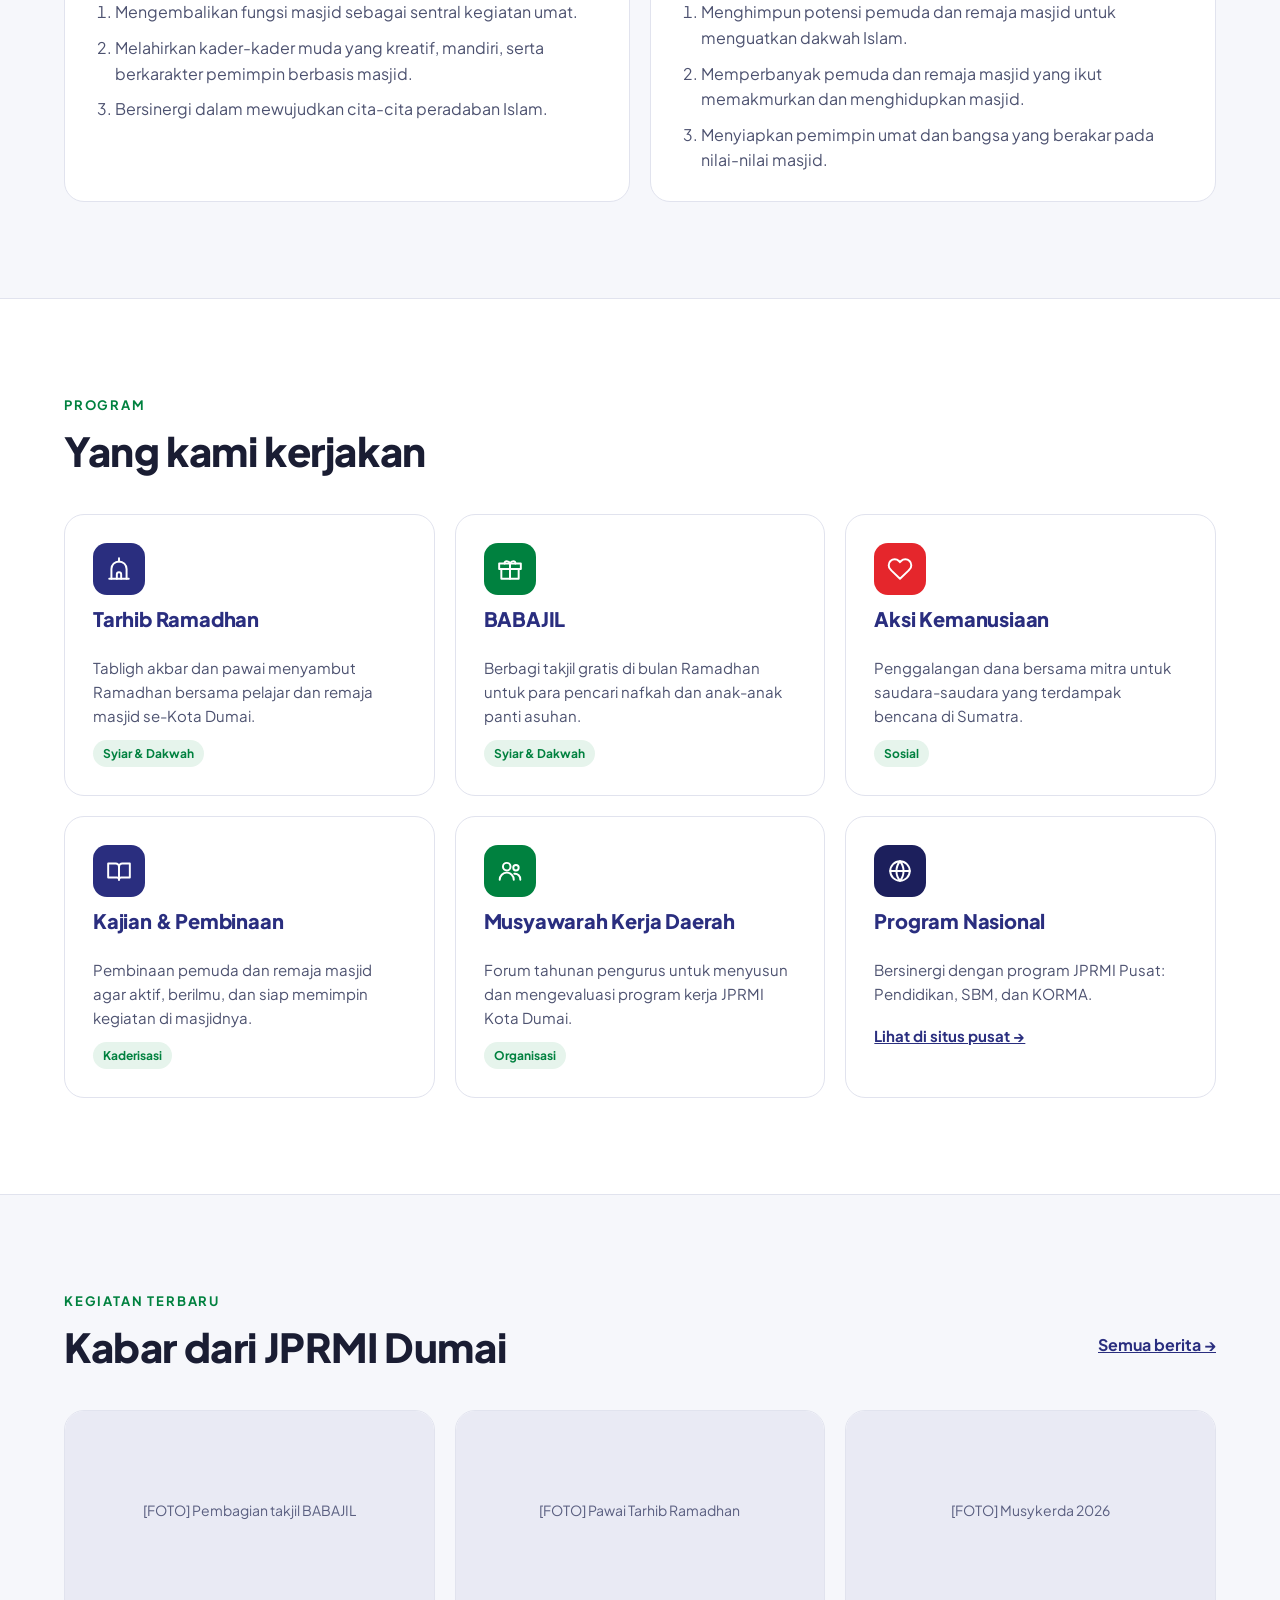
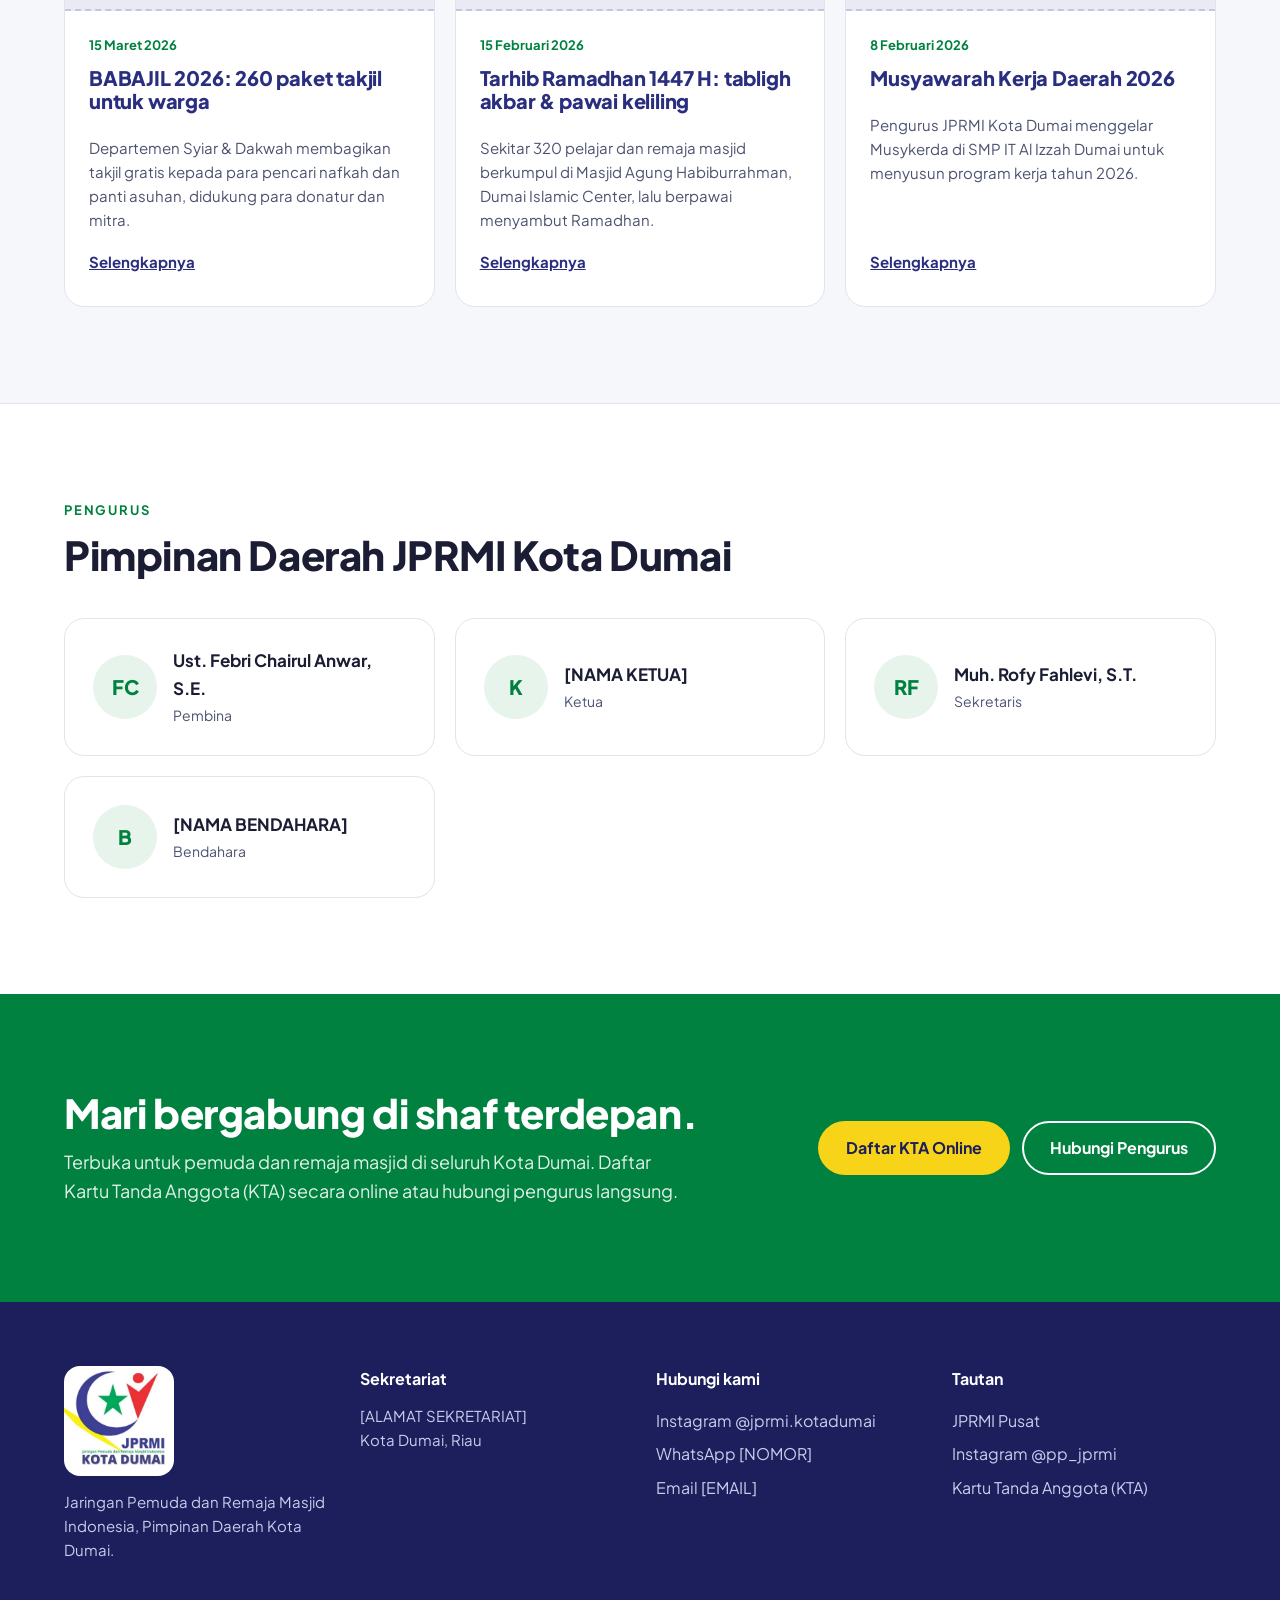
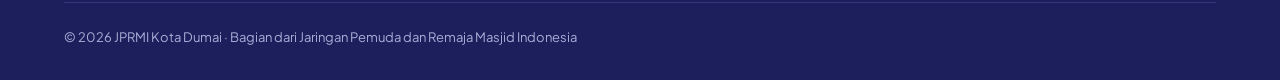
==== commit 65312978: "Perbarui website mengacu situs JPRMI Pusat: profil, visi-misi, tujuan, kegiatan Dumai, pengurus, KTA" ====
--- a/index.html
+++ b/index.html
@@ -4,287 +4,360 @@
 <meta charset="utf-8">
 <meta name="viewport" content="width=device-width, initial-scale=1">
 <title>JPRMI Kota Dumai · Jaringan Pemuda dan Remaja Masjid Indonesia</title>
-<meta name="description" content="Website resmi JPRMI Kota Dumai: program, agenda, galeri kegiatan, dan pendaftaran relawan pemuda dan remaja masjid.">
+<meta name="description" content="Website Pimpinan Daerah JPRMI Kota Dumai: profil, visi-misi, program, kegiatan terbaru, pengurus, dan pendaftaran anggota.">
+<meta property="og:title" content="JPRMI Kota Dumai">
+<meta property="og:image" content="assets/logo-jprmi-dumai.jpg">
+<link rel="icon" type="image/png" href="assets/favicon.png">
 <link rel="preconnect" href="https://fonts.googleapis.com">
 <link rel="stylesheet" href="https://fonts.googleapis.com/css2?family=Plus+Jakarta+Sans:wght@400;500;600;700;800&display=swap">
 <style>
-body{margin:0;background:#F7F5EF}
-a{color:#0F4C3A}a:hover{color:#0A3528}
+:root{
+  --navy:#2A2E7F; --navy-dk:#1C1F5C; --green:#00813F; --green-bg:#E6F4EC;
+  --yellow:#F7D417; --red:#E5262C; --ground:#F6F7FB; --ink:#1A1D33; --muted:#4D5270; --line:#E1E3EE;
+}
+*{box-sizing:border-box}
+html{scroll-behavior:smooth}
+body{margin:0;font-family:'Plus Jakarta Sans',system-ui,sans-serif;color:var(--ink);background:var(--ground);line-height:1.6}
+a{color:var(--navy)} a:hover{color:var(--green)}
+img{max-width:100%}
+.wrap{max-width:1200px;margin:0 auto;padding:0 24px}
+.kicker{font-size:13px;font-weight:700;letter-spacing:.14em;text-transform:uppercase;color:var(--green)}
+h1,h2,h3{margin:0;line-height:1.15;letter-spacing:-.01em}
+h2{font-size:40px;font-weight:800}
+h3{font-size:20px;font-weight:800}
+p{margin:0}
+.btn{display:inline-flex;align-items:center;justify-content:center;gap:8px;min-height:48px;padding:12px 26px;border-radius:999px;font-weight:700;font-size:16px;text-decoration:none;border:2px solid transparent}
+.btn-yellow{background:var(--yellow);color:var(--navy-dk)} .btn-yellow:hover{background:#FFE34D;color:var(--navy-dk)}
+.btn-ghost{border-color:#FFFFFF;color:#FFFFFF} .btn-ghost:hover{background:#FFFFFF;color:var(--navy)}
+.btn-navy{background:var(--navy);color:#FFFFFF} .btn-navy:hover{background:var(--navy-dk);color:#FFFFFF}
+section{padding:96px 0}
+.head{display:flex;flex-direction:column;gap:12px;max-width:720px;margin-bottom:40px}
+.card{background:#FFFFFF;border:1px solid var(--line);border-radius:20px;padding:28px}
+.grid{display:grid;gap:20px;grid-template-columns:repeat(auto-fit,minmax(280px,1fr))}
+
+/* topbar + header */
+.topbar{background:var(--navy-dk);color:#C9CCEB;font-size:13px}
+.topbar .wrap{display:flex;flex-wrap:wrap;justify-content:space-between;gap:8px;padding-top:8px;padding-bottom:8px}
+.topbar a{color:#FFFFFF;text-decoration:none;font-weight:600}
+header{background:#FFFFFF;border-bottom:1px solid var(--line);position:sticky;top:0;z-index:10}
+header .wrap{display:flex;flex-wrap:wrap;align-items:center;justify-content:space-between;gap:12px 24px;padding-top:12px;padding-bottom:12px}
+.brand{display:flex;align-items:center;gap:12px;text-decoration:none;color:var(--ink)}
+.brand b{display:block;font-size:20px;font-weight:800;color:var(--navy);letter-spacing:.02em;line-height:1.1}
+.brand span{font-size:13px;color:var(--muted);font-weight:600}
+nav{display:flex;flex-wrap:wrap;gap:0 22px;font-size:15px;font-weight:600}
+nav a{text-decoration:none;color:var(--ink);padding:12px 0}
+nav a:hover{color:var(--green)}
+
+/* hero */
+.hero{background:var(--navy);color:#FFFFFF;padding:88px 0;position:relative;overflow:hidden}
+.hero .wrap{display:flex;flex-wrap:wrap;align-items:center;gap:56px}
+.hero-text{flex:1 1 480px;min-width:0;display:flex;flex-direction:column;gap:22px}
+.hero .kicker{color:var(--yellow)}
+.hero h1{font-size:58px;font-weight:800;letter-spacing:-.02em}
+.hero p{font-size:19px;color:#DADCF2;max-width:560px}
+.hero-logo{flex:0 1 380px;background:#FFFFFF;border-radius:28px;padding:28px;box-shadow:0 20px 50px rgba(0,0,0,.25)}
+.hero-logo img{display:block;width:100%;height:auto}
+.stripe{position:absolute;left:0;right:0;bottom:0;height:8px;display:flex}
+.stripe i{flex:1}
+
+/* stats */
+.stats{background:#FFFFFF;border-bottom:1px solid var(--line);padding:40px 0}
+.stats .grid{grid-template-columns:repeat(auto-fit,minmax(220px,1fr))}
+.stat b{display:block;font-size:38px;font-weight:800;color:var(--navy);line-height:1.1}
+.stat span{font-size:15px;color:var(--muted)}
+
+/* profil */
+.profil-top{display:flex;flex-wrap:wrap;gap:40px;margin-bottom:24px}
+.profil-top > div{flex:1 1 440px;min-width:0}
+.visi{background:var(--navy);color:#FFFFFF;border-radius:20px;padding:36px;display:flex;flex-direction:column;gap:14px}
+.visi .kicker{color:var(--yellow)}
+.visi blockquote{margin:0;font-size:24px;font-weight:700;line-height:1.4}
+ol.list{margin:0;padding-left:22px;display:flex;flex-direction:column;gap:10px;color:var(--muted);font-size:16px}
+.card h3{margin-bottom:14px;color:var(--navy)}
+
+/* program */
+.prog{display:flex;flex-direction:column;gap:12px}
+.ico{width:52px;height:52px;border-radius:14px;display:flex;align-items:center;justify-content:center;color:#FFFFFF}
+.prog p{color:var(--muted);font-size:15px}
+.tag{align-self:flex-start;font-size:12px;font-weight:700;padding:4px 10px;border-radius:999px;background:var(--green-bg);color:var(--green)}
+
+/* berita */
+.news{display:flex;flex-direction:column;overflow:hidden;padding:0}
+.news .ph{height:200px;background:#E9EAF4;border-bottom:2px dashed #C3C6DD;display:flex;align-items:center;justify-content:center;text-align:center;color:#5A5F80;font-size:14px;padding:16px}
+.news .body{padding:24px;display:flex;flex-direction:column;gap:10px;flex:1}
+.news time{font-size:13px;font-weight:700;color:var(--green)}
+.news p{font-size:15px;color:var(--muted);flex:1}
+.news a{font-weight:700;font-size:15px;padding:8px 0}
+
+/* pengurus */
+.person{display:flex;align-items:center;gap:16px}
+.avatar{flex:0 0 64px;height:64px;border-radius:50%;background:var(--green-bg);color:var(--green);display:flex;align-items:center;justify-content:center;font-weight:800;font-size:20px}
+.person b{display:block;font-size:17px}
+.person span{font-size:14px;color:var(--muted)}
+
+/* gabung */
+.gabung{background:var(--green);color:#FFFFFF}
+.gabung .wrap{display:flex;flex-wrap:wrap;align-items:center;justify-content:space-between;gap:32px}
+.gabung h2{color:#FFFFFF}
+.gabung p{color:#DFF2E7;font-size:18px;max-width:620px;margin-top:12px}
+.gabung .btns{display:flex;flex-wrap:wrap;gap:12px}
+
+footer{background:var(--navy-dk);color:#C9CCEB;padding:64px 0 32px}
+footer .grid{grid-template-columns:repeat(auto-fit,minmax(230px,1fr));gap:32px}
+footer h4{margin:0 0 12px;color:#FFFFFF;font-size:16px}
+footer a{color:#C9CCEB;text-decoration:none;display:block;padding:4px 0}
+footer a:hover{color:var(--yellow)}
+.foot-logo{width:110px;height:110px;border-radius:16px;background:#FFFFFF;display:block;margin-bottom:14px}
+.copy{border-top:1px solid #33377A;margin-top:40px;padding-top:24px;font-size:13px;color:#A9ADD6}
+
+@media (max-width:640px){
+  section{padding:64px 0}
+  .hero{padding:56px 0}
+  .hero h1{font-size:38px}
+  h2{font-size:30px}
+  .visi blockquote{font-size:20px}
+  nav{gap:0 16px;font-size:14px}
+  header{position:static}
+}
 </style>
-<style>html{scroll-behavior:smooth} @media (max-width:640px){h1{font-size:40px!important} h2{font-size:30px!important}}</style>
-<link rel="icon" type="image/png" href="assets/favicon.png">
-<meta property="og:image" content="assets/logo-jprmi-dumai.jpg">
 </head>
 <body>
-<div style="font-family: 'Plus Jakarta Sans', system-ui, sans-serif; color: #1B2420; background: #F7F5EF; width: 100%">
-
-<header style="background: #FFFFFF; border-bottom: 1px solid #E4E1D6">
-<div style="max-width: 1200px; margin: 0 auto; padding: 16px 24px; display: flex; flex-wrap: wrap; align-items: center; justify-content: space-between; gap: 16px">
-<a href="#beranda" style="display: flex; align-items: center; gap: 12px; text-decoration: none; color: #1B2420">
-<img src="assets/logo-emblem.png" alt="Logo JPRMI Kota Dumai" width="74" height="53" style="height: 53px; width: auto; display: block">
-<div style="display: flex; flex-direction: column">
-<span style="font-size: 18px; font-weight: 800; letter-spacing: 0.02em">JPRMI</span>
-<span style="font-size: 13px; color: #55605A">Kota Dumai</span>
+
+<div class="topbar">
+  <div class="wrap">
+    <span>Pimpinan Daerah Kota Dumai · Pimpinan Wilayah Riau</span>
+    <a href="https://www.jprmi.or.id/" target="_blank" rel="noopener">Kunjungi JPRMI Pusat →</a>
+  </div>
 </div>
-</a>
-<nav aria-label="Menu utama" style="display: flex; flex-wrap: wrap; gap: 4px 24px; font-size: 15px; font-weight: 600">
-<a href="#beranda" style="text-decoration: none; padding: 12px 0">Beranda</a>
-<a href="#tentang" style="text-decoration: none; padding: 12px 0; color: #1B2420">Tentang</a>
-<a href="#program" style="text-decoration: none; padding: 12px 0; color: #1B2420">Program</a>
-<a href="#agenda" style="text-decoration: none; padding: 12px 0; color: #1B2420">Agenda</a>
-<a href="#galeri" style="text-decoration: none; padding: 12px 0; color: #1B2420">Galeri</a>
-<a href="#kontak" style="text-decoration: none; padding: 12px 0; color: #1B2420">Kontak</a>
-</nav>
-<a href="#gabung" style="text-decoration: none; background: #E2B04A; color: #1B2420; font-weight: 700; font-size: 15px; padding: 12px 22px; border-radius: 999px">Gabung Bersama Kami</a>
+
+<header>
+  <div class="wrap">
+    <a class="brand" href="#beranda">
+      <img src="assets/logo-emblem.png" alt="Logo JPRMI Kota Dumai" width="74" height="53" style="height:53px;width:auto">
+      <div><b>JPRMI</b><span>Kota Dumai</span></div>
+    </a>
+    <nav aria-label="Menu utama">
+      <a href="#profil">Profil</a>
+      <a href="#program">Program</a>
+      <a href="#kegiatan">Kegiatan</a>
+      <a href="#pengurus">Pengurus</a>
+      <a href="#kontak">Kontak</a>
+    </nav>
+    <a class="btn btn-navy" href="https://kta.jprmi.or.id" target="_blank" rel="noopener">Daftar KTA</a>
+  </div>
+</header>
+
+<main>
+<section id="beranda" class="hero">
+  <div class="wrap">
+    <div class="hero-text">
+      <span class="kicker">Jaringan Pemuda dan Remaja Masjid Indonesia</span>
+      <h1>Di shaf terdepan, membangun generasi masjid.</h1>
+      <p>Wadah pemuda dan remaja masjid se-Kota Dumai untuk mengembalikan fungsi masjid sebagai pusat kegiatan umat, sekaligus melahirkan pemimpin muda yang kreatif, mandiri, dan berkarakter.</p>
+      <div style="display:flex;flex-wrap:wrap;gap:12px;margin-top:6px">
+        <a class="btn btn-yellow" href="https://kta.jprmi.or.id" target="_blank" rel="noopener">Gabung Jadi Anggota</a>
+        <a class="btn btn-ghost" href="#kegiatan">Kegiatan Terbaru</a>
+      </div>
+    </div>
+    <div class="hero-logo">
+      <img src="assets/logo-jprmi-dumai.jpg" alt="Logo JPRMI Kota Dumai" width="640" height="640">
+    </div>
+  </div>
+  <div class="stripe" aria-hidden="true"><i style="background:var(--green)"></i><i style="background:var(--yellow)"></i><i style="background:var(--red)"></i></div>
+</section>
+
+<div class="stats" aria-label="Sekilas angka">
+  <div class="wrap grid">
+    <div class="stat"><b>2005</b><span>JPRMI berdiri secara nasional</span></div>
+    <div class="stat"><b>±320</b><span>Pelajar &amp; remaja masjid ikut Tarhib Ramadhan 1447 H</span></div>
+    <div class="stat"><b>260</b><span>Paket takjil dibagikan pada Ramadhan 2026</span></div>
+    <div class="stat"><b>3×</b><span>Tarhib Ramadhan digelar JPRMI Dumai</span></div>
+  </div>
 </div>
-</header>
-
-<section id="beranda" style="background: #0F4C3A; color: #FFFFFF">
-<div style="max-width: 1200px; margin: 0 auto; padding: 88px 24px; display: flex; flex-wrap: wrap; align-items: center; gap: 56px">
-<div style="flex: 1 1 460px; min-width: 0; display: flex; flex-direction: column; gap: 24px">
-<span style="font-size: 14px; font-weight: 700; letter-spacing: 0.12em; text-transform: uppercase; color: #E2B04A">Jaringan Pemuda dan Remaja Masjid Indonesia</span>
-<h1 style="margin: 0; font-size: 60px; line-height: 1.08; font-weight: 800; letter-spacing: -0.02em">Pemuda bergerak, masjid makmur.</h1>
-<p style="margin: 0; font-size: 19px; line-height: 1.6; color: #D5E3DC; max-width: 540px">Wadah pemuda dan remaja masjid se-Kota Dumai untuk belajar, berdakwah, dan berbagi. Kami menjadikan masjid pusat kegiatan anak muda yang positif dan bermanfaat bagi masyarakat.</p>
-<div style="display: flex; flex-wrap: wrap; gap: 12px; margin-top: 8px">
-<a href="#gabung" style="text-decoration: none; background: #E2B04A; color: #1B2420; font-weight: 700; font-size: 16px; padding: 16px 28px; border-radius: 999px">Daftar Jadi Relawan</a>
-<a href="#agenda" style="text-decoration: none; border: 2px solid #FFFFFF; color: #FFFFFF; font-weight: 700; font-size: 16px; padding: 14px 26px; border-radius: 999px">Lihat Agenda Terdekat</a>
-</div>
-</div>
-<div style="flex: 1 1 420px; min-width: 0; height: 440px; border-radius: 24px; border: 2px dashed #5E8C7B; background: #165A46; display: flex; align-items: center; justify-content: center; text-align: center; padding: 24px; box-sizing: border-box; color: #B9D2C7; font-size: 15px; line-height: 1.5">[FOTO UTAMA]<br>Foto kegiatan bersama pemuda di masjid</div>
-</div>
-</section>
-
-<section aria-label="Angka organisasi" style="background: #FFFFFF; border-bottom: 1px solid #E4E1D6">
-<div style="max-width: 1200px; margin: 0 auto; padding: 40px 24px; display: grid; grid-template-columns: repeat(auto-fit, minmax(220px, 1fr)); gap: 24px">
-<div style="display: flex; flex-direction: column; gap: 4px"><span style="font-size: 36px; font-weight: 800; color: #0F4C3A">[JUMLAH]</span><span style="font-size: 15px; color: #55605A">Masjid binaan</span></div>
-<div style="display: flex; flex-direction: column; gap: 4px"><span style="font-size: 36px; font-weight: 800; color: #0F4C3A">[JUMLAH]</span><span style="font-size: 15px; color: #55605A">Anggota & relawan aktif</span></div>
-<div style="display: flex; flex-direction: column; gap: 4px"><span style="font-size: 36px; font-weight: 800; color: #0F4C3A">[JUMLAH]</span><span style="font-size: 15px; color: #55605A">Kecamatan terjangkau</span></div>
-<div style="display: flex; flex-direction: column; gap: 4px"><span style="font-size: 36px; font-weight: 800; color: #0F4C3A">[JUMLAH]</span><span style="font-size: 15px; color: #55605A">Kegiatan tahun ini</span></div>
-</div>
-</section>
-
-<section id="tentang">
-<div style="max-width: 1200px; margin: 0 auto; padding: 96px 24px; display: flex; flex-wrap: wrap; gap: 56px">
-<div style="flex: 1 1 420px; min-width: 0; display: flex; flex-direction: column; gap: 20px">
-<span style="font-size: 14px; font-weight: 700; letter-spacing: 0.12em; text-transform: uppercase; color: #8A6516">Tentang Kami</span>
-<h2 style="margin: 0; font-size: 40px; line-height: 1.15; font-weight: 800; letter-spacing: -0.01em">Berawal dari remaja masjid yang ingin saling menguatkan.</h2>
-<p style="margin: 0; font-size: 17px; line-height: 1.7; color: #3C4642">JPRMI lahir dari keinginan para aktivis pemuda dan remaja masjid untuk bekerja sama, sekaligus kepedulian terhadap kondisi organisasi remaja masjid saat ini. Di Kota Dumai, kami menghubungkan remaja masjid dari berbagai kelurahan agar kegiatannya hidup, terarah, dan saling mendukung.</p>
-<a href="#" style="font-weight: 700; font-size: 16px; padding: 12px 0">Baca sejarah & struktur pengurus</a>
-</div>
-<div style="flex: 1 1 420px; min-width: 0; display: flex; flex-direction: column; gap: 16px">
-<div style="background: #FFFFFF; border: 1px solid #E4E1D6; border-radius: 20px; padding: 28px; display: flex; flex-direction: column; gap: 10px">
-<h3 style="margin: 0; font-size: 20px; font-weight: 800; color: #0F4C3A">Visi</h3>
-<p style="margin: 0; font-size: 16px; line-height: 1.6; color: #3C4642">[VISI ORGANISASI sesuai AD/ART JPRMI Kota Dumai]</p>
-</div>
-<div style="background: #FFFFFF; border: 1px solid #E4E1D6; border-radius: 20px; padding: 28px; display: flex; flex-direction: column; gap: 10px">
-<h3 style="margin: 0; font-size: 20px; font-weight: 800; color: #0F4C3A">Misi</h3>
-<ol style="margin: 0; padding-left: 20px; font-size: 16px; line-height: 1.7; color: #3C4642">
-<li>[MISI 1]</li>
-<li>[MISI 2]</li>
-<li>[MISI 3]</li>
-</ol>
-</div>
-</div>
-</div>
-</section>
-
-<section id="program" style="background: #FFFFFF; border-top: 1px solid #E4E1D6; border-bottom: 1px solid #E4E1D6">
-<div style="max-width: 1200px; margin: 0 auto; padding: 96px 24px; display: flex; flex-direction: column; gap: 40px">
-<div style="display: flex; flex-direction: column; gap: 12px; max-width: 680px">
-<span style="font-size: 14px; font-weight: 700; letter-spacing: 0.12em; text-transform: uppercase; color: #8A6516">Program Kami</span>
-<h2 style="margin: 0; font-size: 40px; line-height: 1.15; font-weight: 800; letter-spacing: -0.01em">Dari kajian sampai aksi sosial.</h2>
-</div>
-<div style="display: grid; grid-template-columns: repeat(auto-fit, minmax(300px, 1fr)); gap: 20px">
-
-<div style="border: 1px solid #E4E1D6; border-radius: 20px; padding: 28px; display: flex; flex-direction: column; gap: 14px; background: #F7F5EF">
-<div style="width: 52px; height: 52px; border-radius: 14px; background: #0F4C3A; color: #FFFFFF; display: flex; align-items: center; justify-content: center"><svg aria-hidden="true" width="26" height="26" viewBox="0 0 24 24" fill="none" stroke="currentColor" stroke-width="1.8" stroke-linecap="round" stroke-linejoin="round"><path d="M3 21h18"/><path d="M5 21v-9a7 7 0 0 1 14 0v9"/><path d="M12 2v3"/><path d="M10 21v-4a2 2 0 0 1 4 0v4"/></svg></div>
-<h3 style="margin: 0; font-size: 20px; font-weight: 800">Gerakan Ayo ke Masjid</h3>
-<p style="margin: 0; font-size: 15px; line-height: 1.6; color: #3C4642">Mengajak pemuda kembali meramaikan masjid lewat shalat berjamaah dan kegiatan rutin.</p>
-</div>
-
-<div style="border: 1px solid #E4E1D6; border-radius: 20px; padding: 28px; display: flex; flex-direction: column; gap: 14px; background: #F7F5EF">
-<div style="width: 52px; height: 52px; border-radius: 14px; background: #0F4C3A; color: #FFFFFF; display: flex; align-items: center; justify-content: center"><svg aria-hidden="true" width="26" height="26" viewBox="0 0 24 24" fill="none" stroke="currentColor" stroke-width="1.8" stroke-linecap="round" stroke-linejoin="round"><path d="M2 5h7a3 3 0 0 1 3 3v12a2 2 0 0 0-2-2H2z"/><path d="M22 5h-7a3 3 0 0 0-3 3v12a2 2 0 0 1 2-2h8z"/></svg></div>
-<h3 style="margin: 0; font-size: 20px; font-weight: 800">Kajian Pemuda</h3>
-<p style="margin: 0; font-size: 15px; line-height: 1.6; color: #3C4642">Kajian Islam rutin dengan tema dekat dengan keseharian anak muda.</p>
-</div>
-
-<div style="border: 1px solid #E4E1D6; border-radius: 20px; padding: 28px; display: flex; flex-direction: column; gap: 14px; background: #F7F5EF">
-<div style="width: 52px; height: 52px; border-radius: 14px; background: #0F4C3A; color: #FFFFFF; display: flex; align-items: center; justify-content: center"><svg aria-hidden="true" width="26" height="26" viewBox="0 0 24 24" fill="none" stroke="currentColor" stroke-width="1.8" stroke-linecap="round" stroke-linejoin="round"><path d="M12 21s-7-5.5-7-11a7 7 0 0 1 14 0c0 5.5-7 11-7 11z"/><circle cx="12" cy="10" r="2.5"/></svg></div>
-<h3 style="margin: 0; font-size: 20px; font-weight: 800">Safari Dakwah</h3>
-<p style="margin: 0; font-size: 15px; line-height: 1.6; color: #3C4642">Berkunjung ke masjid-masjid di tiap kecamatan untuk membina dan menyambung remaja masjid.</p>
-</div>
-
-<div style="border: 1px solid #E4E1D6; border-radius: 20px; padding: 28px; display: flex; flex-direction: column; gap: 14px; background: #F7F5EF">
-<div style="width: 52px; height: 52px; border-radius: 14px; background: #0F4C3A; color: #FFFFFF; display: flex; align-items: center; justify-content: center"><svg aria-hidden="true" width="26" height="26" viewBox="0 0 24 24" fill="none" stroke="currentColor" stroke-width="1.8" stroke-linecap="round" stroke-linejoin="round"><path d="M20.8 4.6a5.5 5.5 0 0 0-7.8 0L12 5.7l-1-1.1a5.5 5.5 0 0 0-7.8 7.8l1 1.1L12 21l7.8-7.5 1-1.1a5.5 5.5 0 0 0 0-7.8z"/></svg></div>
-<h3 style="margin: 0; font-size: 20px; font-weight: 800">Aksi Sosial & Kemanusiaan</h3>
-<p style="margin: 0; font-size: 15px; line-height: 1.6; color: #3C4642">Bakti sosial, berbagi sembako, dan penggalangan dana untuk yang membutuhkan.</p>
-</div>
-
-<div style="border: 1px solid #E4E1D6; border-radius: 20px; padding: 28px; display: flex; flex-direction: column; gap: 14px; background: #F7F5EF">
-<div style="width: 52px; height: 52px; border-radius: 14px; background: #0F4C3A; color: #FFFFFF; display: flex; align-items: center; justify-content: center"><svg aria-hidden="true" width="26" height="26" viewBox="0 0 24 24" fill="none" stroke="currentColor" stroke-width="1.8" stroke-linecap="round" stroke-linejoin="round"><circle cx="12" cy="12" r="9"/><path d="M12 3l3 5-3 4-3-4z"/><path d="M3.5 10l5.5 2-1 6"/><path d="M20.5 10L15 12l1 6"/></svg></div>
-<h3 style="margin: 0; font-size: 20px; font-weight: 800">Olahraga & Kebersamaan</h3>
-<p style="margin: 0; font-size: 15px; line-height: 1.6; color: #3C4642">Turnamen futsal, gotong royong bersih masjid, dan kegiatan yang mempererat ukhuwah.</p>
-</div>
-
-<div style="border: 1px solid #E4E1D6; border-radius: 20px; padding: 28px; display: flex; flex-direction: column; gap: 14px; background: #F7F5EF">
-<div style="width: 52px; height: 52px; border-radius: 14px; background: #0F4C3A; color: #FFFFFF; display: flex; align-items: center; justify-content: center"><svg aria-hidden="true" width="26" height="26" viewBox="0 0 24 24" fill="none" stroke="currentColor" stroke-width="1.8" stroke-linecap="round" stroke-linejoin="round"><rect x="3" y="6" width="18" height="14" rx="2"/><circle cx="12" cy="13" r="3.5"/><path d="M8 6l2-3h4l2 3"/></svg></div>
-<h3 style="margin: 0; font-size: 20px; font-weight: 800">Media & Dakwah Digital</h3>
-<p style="margin: 0; font-size: 15px; line-height: 1.6; color: #3C4642">Konten dakwah kreatif di media sosial, dikelola tim media pemuda.</p>
-</div>
-
-</div>
-</div>
-</section>
-
-<section id="agenda">
-<div style="max-width: 1200px; margin: 0 auto; padding: 96px 24px; display: flex; flex-direction: column; gap: 40px">
-<div style="display: flex; flex-wrap: wrap; align-items: flex-end; justify-content: space-between; gap: 16px">
-<div style="display: flex; flex-direction: column; gap: 12px">
-<span style="font-size: 14px; font-weight: 700; letter-spacing: 0.12em; text-transform: uppercase; color: #8A6516">Agenda</span>
-<h2 style="margin: 0; font-size: 40px; line-height: 1.15; font-weight: 800; letter-spacing: -0.01em">Kegiatan terdekat</h2>
-</div>
-<a href="#" style="font-weight: 700; font-size: 16px; padding: 12px 0">Lihat semua agenda</a>
-</div>
-<div style="display: grid; grid-template-columns: repeat(auto-fit, minmax(300px, 1fr)); gap: 20px">
-
-<article style="background: #FFFFFF; border: 1px solid #E4E1D6; border-radius: 20px; padding: 24px; display: flex; gap: 20px">
-<div style="flex: 0 0 72px; height: 80px; border-radius: 14px; background: #0F4C3A; color: #FFFFFF; display: flex; flex-direction: column; align-items: center; justify-content: center; gap: 2px">
-<span style="font-size: 22px; font-weight: 800">[TGL]</span>
-<span style="font-size: 12px; font-weight: 600; letter-spacing: 0.06em">[BLN]</span>
-</div>
-<div style="display: flex; flex-direction: column; gap: 8px; min-width: 0">
-<span style="font-size: 13px; font-weight: 700; color: #8A6516">Kajian Pemuda</span>
-<h3 style="margin: 0; font-size: 18px; font-weight: 800; line-height: 1.3">[JUDUL KAJIAN]</h3>
-<span style="font-size: 14px; color: #55605A">[TEMPAT] · [JAM]</span>
-<a href="#" style="font-size: 14px; font-weight: 700; padding: 8px 0">Daftar ikut</a>
-</div>
-</article>
-
-<article style="background: #FFFFFF; border: 1px solid #E4E1D6; border-radius: 20px; padding: 24px; display: flex; gap: 20px">
-<div style="flex: 0 0 72px; height: 80px; border-radius: 14px; background: #0F4C3A; color: #FFFFFF; display: flex; flex-direction: column; align-items: center; justify-content: center; gap: 2px">
-<span style="font-size: 22px; font-weight: 800">[TGL]</span>
-<span style="font-size: 12px; font-weight: 600; letter-spacing: 0.06em">[BLN]</span>
-</div>
-<div style="display: flex; flex-direction: column; gap: 8px; min-width: 0">
-<span style="font-size: 13px; font-weight: 700; color: #8A6516">Safari Dakwah</span>
-<h3 style="margin: 0; font-size: 18px; font-weight: 800; line-height: 1.3">[NAMA MASJID TUJUAN]</h3>
-<span style="font-size: 14px; color: #55605A">[TEMPAT] · [JAM]</span>
-<a href="#" style="font-size: 14px; font-weight: 700; padding: 8px 0">Daftar ikut</a>
-</div>
-</article>
-
-<article style="background: #FFFFFF; border: 1px solid #E4E1D6; border-radius: 20px; padding: 24px; display: flex; gap: 20px">
-<div style="flex: 0 0 72px; height: 80px; border-radius: 14px; background: #0F4C3A; color: #FFFFFF; display: flex; flex-direction: column; align-items: center; justify-content: center; gap: 2px">
-<span style="font-size: 22px; font-weight: 800">[TGL]</span>
-<span style="font-size: 12px; font-weight: 600; letter-spacing: 0.06em">[BLN]</span>
-</div>
-<div style="display: flex; flex-direction: column; gap: 8px; min-width: 0">
-<span style="font-size: 13px; font-weight: 700; color: #8A6516">Aksi Sosial</span>
-<h3 style="margin: 0; font-size: 18px; font-weight: 800; line-height: 1.3">[NAMA KEGIATAN SOSIAL]</h3>
-<span style="font-size: 14px; color: #55605A">[TEMPAT] · [JAM]</span>
-<a href="#" style="font-size: 14px; font-weight: 700; padding: 8px 0">Daftar ikut</a>
-</div>
-</article>
-
-</div>
-</div>
-</section>
-
-<section id="galeri" style="background: #FFFFFF; border-top: 1px solid #E4E1D6">
-<div style="max-width: 1200px; margin: 0 auto; padding: 96px 24px; display: flex; flex-direction: column; gap: 40px">
-<div style="display: flex; flex-wrap: wrap; align-items: flex-end; justify-content: space-between; gap: 16px">
-<div style="display: flex; flex-direction: column; gap: 12px">
-<span style="font-size: 14px; font-weight: 700; letter-spacing: 0.12em; text-transform: uppercase; color: #8A6516">Galeri</span>
-<h2 style="margin: 0; font-size: 40px; line-height: 1.15; font-weight: 800; letter-spacing: -0.01em">Jejak kegiatan kami</h2>
-</div>
-<a href="https://www.instagram.com/jprmi.kotadumai" style="font-weight: 700; font-size: 16px; padding: 12px 0">Ikuti @jprmi.kotadumai</a>
-</div>
-<div style="display: grid; grid-template-columns: repeat(auto-fit, minmax(260px, 1fr)); gap: 16px">
-
-<div style="height: 240px; border-radius: 16px; border: 2px dashed #C9C4B4; background: #F1EEE5; display: flex; align-items: center; justify-content: center; text-align: center; color: #6B7069; font-size: 14px; padding: 16px; box-sizing: border-box">[FOTO] Kajian rutin</div>
-
-<div style="height: 240px; border-radius: 16px; border: 2px dashed #C9C4B4; background: #F1EEE5; display: flex; align-items: center; justify-content: center; text-align: center; color: #6B7069; font-size: 14px; padding: 16px; box-sizing: border-box">[FOTO] Safari dakwah</div>
-
-<div style="height: 240px; border-radius: 16px; border: 2px dashed #C9C4B4; background: #F1EEE5; display: flex; align-items: center; justify-content: center; text-align: center; color: #6B7069; font-size: 14px; padding: 16px; box-sizing: border-box">[FOTO] Bakti sosial</div>
-
-<div style="height: 240px; border-radius: 16px; border: 2px dashed #C9C4B4; background: #F1EEE5; display: flex; align-items: center; justify-content: center; text-align: center; color: #6B7069; font-size: 14px; padding: 16px; box-sizing: border-box">[FOTO] Bersih-bersih masjid</div>
-
-<div style="height: 240px; border-radius: 16px; border: 2px dashed #C9C4B4; background: #F1EEE5; display: flex; align-items: center; justify-content: center; text-align: center; color: #6B7069; font-size: 14px; padding: 16px; box-sizing: border-box">[FOTO] Turnamen futsal</div>
-
-<div style="height: 240px; border-radius: 16px; border: 2px dashed #C9C4B4; background: #F1EEE5; display: flex; align-items: center; justify-content: center; text-align: center; color: #6B7069; font-size: 14px; padding: 16px; box-sizing: border-box">[FOTO] Rapat pengurus</div>
-
-</div>
-</div>
-</section>
-
-<section id="gabung" style="background: #0F4C3A; color: #FFFFFF">
-<div style="max-width: 1200px; margin: 0 auto; padding: 96px 24px; display: flex; flex-wrap: wrap; gap: 56px; align-items: flex-start">
-<div style="flex: 1 1 420px; min-width: 0; display: flex; flex-direction: column; gap: 20px">
-<span style="font-size: 14px; font-weight: 700; letter-spacing: 0.12em; text-transform: uppercase; color: #E2B04A">Gabung Bersama Kami</span>
-<h2 style="margin: 0; font-size: 40px; line-height: 1.15; font-weight: 800">Jadi bagian dari gerakan pemuda masjid Dumai.</h2>
-<p style="margin: 0; font-size: 17px; line-height: 1.7; color: #D5E3DC">Terbuka untuk pemuda dan remaja masjid di seluruh Kota Dumai. Isi data singkat, pengurus akan menghubungi lewat WhatsApp.</p>
-</div>
-<form style="flex: 1 1 420px; min-width: 0; background: #FFFFFF; color: #1B2420; border-radius: 24px; padding: 32px; display: flex; flex-direction: column; gap: 18px; box-sizing: border-box">
-<div style="display: flex; flex-direction: column; gap: 6px">
-<label for="nama" style="font-size: 14px; font-weight: 700">Nama lengkap</label>
-<input id="nama" type="text" placeholder="Tulis nama Anda" style="font: inherit; font-size: 16px; padding: 14px 16px; border: 1px solid #C9C4B4; border-radius: 12px">
-</div>
-<div style="display: flex; flex-direction: column; gap: 6px">
-<label for="wa" style="font-size: 14px; font-weight: 700">Nomor WhatsApp</label>
-<input id="wa" type="tel" placeholder="08xx xxxx xxxx" style="font: inherit; font-size: 16px; padding: 14px 16px; border: 1px solid #C9C4B4; border-radius: 12px">
-</div>
-<div style="display: flex; flex-direction: column; gap: 6px">
-<label for="kec" style="font-size: 14px; font-weight: 700">Kecamatan</label>
-<select id="kec" style="font: inherit; font-size: 16px; padding: 14px 16px; border: 1px solid #C9C4B4; border-radius: 12px; background: #FFFFFF">
-<option>Pilih kecamatan</option>
-<option>Bukit Kapur</option>
-<option>Dumai Barat</option>
-<option>Dumai Kota</option>
-<option>Dumai Selatan</option>
-<option>Dumai Timur</option>
-<option>Medang Kampai</option>
-<option>Sungai Sembilan</option>
-</select>
-</div>
-<div style="display: flex; flex-direction: column; gap: 6px">
-<label for="minat" style="font-size: 14px; font-weight: 700">Bidang yang diminati</label>
-<select id="minat" style="font: inherit; font-size: 16px; padding: 14px 16px; border: 1px solid #C9C4B4; border-radius: 12px; background: #FFFFFF">
-<option>Pilih bidang</option>
-<option>Dakwah & kajian</option>
-<option>Sosial & kemanusiaan</option>
-<option>Media & dokumentasi</option>
-<option>Olahraga & acara</option>
-</select>
-</div>
-<button type="button" style="font: inherit; font-size: 16px; font-weight: 700; background: #0F4C3A; color: #FFFFFF; border: none; border-radius: 999px; padding: 16px 24px; cursor: pointer">Kirim Pendaftaran</button>
-</form>
-</div>
-</section>
-
-<footer id="kontak" style="background: #0A3528; color: #D5E3DC">
-<div style="max-width: 1200px; margin: 0 auto; padding: 64px 24px 32px; display: flex; flex-direction: column; gap: 40px">
-<div style="display: grid; grid-template-columns: repeat(auto-fit, minmax(240px, 1fr)); gap: 32px">
-<div style="display: flex; flex-direction: column; gap: 12px">
-<img src="assets/logo-jprmi-dumai.jpg" alt="Logo JPRMI Kota Dumai" width="120" height="120" style="width: 120px; height: 120px; border-radius: 16px; background: #FFFFFF; display: block">
-<span style="font-size: 20px; font-weight: 800; color: #FFFFFF">JPRMI Kota Dumai</span>
-<p style="margin: 0; font-size: 15px; line-height: 1.6">Jaringan Pemuda dan Remaja Masjid Indonesia, Pimpinan Daerah Kota Dumai.</p>
-</div>
-<div style="display: flex; flex-direction: column; gap: 10px; font-size: 15px">
-<span style="font-weight: 700; color: #FFFFFF">Sekretariat</span>
-<span>[ALAMAT SEKRETARIAT]</span>
-<span>Kota Dumai, Riau</span>
-</div>
-<div style="display: flex; flex-direction: column; gap: 10px; font-size: 15px">
-<span style="font-weight: 700; color: #FFFFFF">Hubungi kami</span>
-<a href="#" style="color: #D5E3DC">WhatsApp: [NOMOR]</a>
-<a href="https://www.instagram.com/jprmi.kotadumai" style="color: #D5E3DC">Instagram: @jprmi.kotadumai</a>
-<a href="#" style="color: #D5E3DC">Email: [EMAIL]</a>
-</div>
-</div>
-<div style="border-top: 1px solid #1F5A47; padding-top: 24px; font-size: 13px; color: #A9C2B7">© 2026 JPRMI Kota Dumai</div>
-</div>
+
+<section id="profil">
+  <div class="wrap">
+    <div class="head">
+      <span class="kicker">Profil</span>
+      <h2>Tentang JPRMI</h2>
+    </div>
+    <div class="profil-top">
+      <div style="display:flex;flex-direction:column;gap:16px;font-size:17px;color:var(--muted)">
+        <h3 style="color:var(--navy);font-size:22px">Sejarah singkat</h3>
+        <p>JPRMI dideklarasikan pada <b style="color:var(--ink)">11 September 2005</b> (7 Sya'ban 1426 H) dalam Musyawarah Besar I di Masjid Agung Sunda Kelapa, Jakarta. Pendirinya adalah 27 organisasi pemuda dan remaja masjid yang ingin bekerja sama dan prihatin atas kondisi organisasi remaja masjid saat itu.</p>
+        <p>JPRMI berdiri sebagai jaringan yang independen untuk menghimpun potensi pemuda masjid. Kini JPRMI memiliki pengurus wilayah dan daerah di berbagai provinsi, termasuk <b style="color:var(--ink)">Pimpinan Daerah Kota Dumai</b> di bawah Pimpinan Wilayah Riau.</p>
+        <a href="https://www.jprmi.or.id/sejarah/" target="_blank" rel="noopener" style="font-weight:700;padding:8px 0">Baca sejarah lengkap di situs pusat →</a>
+      </div>
+      <div class="visi">
+        <span class="kicker">Visi</span>
+        <blockquote>Di shaf terdepan dalam mengusung peradaban Islam, melahirkan pemimpin muda berbasis masjid dalam bingkai persatuan umat.</blockquote>
+      </div>
+    </div>
+    <div class="grid">
+      <div class="card">
+        <h3>Misi</h3>
+        <ol class="list">
+          <li>Mengembalikan fungsi masjid sebagai sentral kegiatan umat.</li>
+          <li>Melahirkan kader-kader muda yang kreatif, mandiri, serta berkarakter pemimpin berbasis masjid.</li>
+          <li>Bersinergi dalam mewujudkan cita-cita peradaban Islam.</li>
+        </ol>
+      </div>
+      <div class="card">
+        <h3>Tujuan</h3>
+        <ol class="list">
+          <li>Menghimpun potensi pemuda dan remaja masjid untuk menguatkan dakwah Islam.</li>
+          <li>Memperbanyak pemuda dan remaja masjid yang ikut memakmurkan dan menghidupkan masjid.</li>
+          <li>Menyiapkan pemimpin umat dan bangsa yang berakar pada nilai-nilai masjid.</li>
+        </ol>
+      </div>
+    </div>
+  </div>
+</section>
+
+<section id="program" style="background:#FFFFFF;border-top:1px solid var(--line);border-bottom:1px solid var(--line)">
+  <div class="wrap">
+    <div class="head">
+      <span class="kicker">Program</span>
+      <h2>Yang kami kerjakan</h2>
+    </div>
+    <div class="grid">
+      <div class="card prog">
+        <div class="ico" style="background:var(--navy)"><svg aria-hidden="true" width="26" height="26" viewBox="0 0 24 24" fill="none" stroke="currentColor" stroke-width="1.8" stroke-linecap="round" stroke-linejoin="round"><path d="M3 21h18"/><path d="M5 21v-9a7 7 0 0 1 14 0v9"/><path d="M12 2v3"/><path d="M10 21v-4a2 2 0 0 1 4 0v4"/></svg></div>
+        <h3>Tarhib Ramadhan</h3>
+        <p>Tabligh akbar dan pawai menyambut Ramadhan bersama pelajar dan remaja masjid se-Kota Dumai.</p>
+        <span class="tag">Syiar &amp; Dakwah</span>
+      </div>
+      <div class="card prog">
+        <div class="ico" style="background:var(--green)"><svg aria-hidden="true" width="26" height="26" viewBox="0 0 24 24" fill="none" stroke="currentColor" stroke-width="1.8" stroke-linecap="round" stroke-linejoin="round"><path d="M20 12v9H4v-9"/><path d="M2 7h20v5H2z"/><path d="M12 21V7"/><path d="M12 7c-1.5-3-5-3-5 0M12 7c1.5-3 5-3 5 0"/></svg></div>
+        <h3>BABAJIL</h3>
+        <p>Berbagi takjil gratis di bulan Ramadhan untuk para pencari nafkah dan anak-anak panti asuhan.</p>
+        <span class="tag">Syiar &amp; Dakwah</span>
+      </div>
+      <div class="card prog">
+        <div class="ico" style="background:var(--red)"><svg aria-hidden="true" width="26" height="26" viewBox="0 0 24 24" fill="none" stroke="currentColor" stroke-width="1.8" stroke-linecap="round" stroke-linejoin="round"><path d="M20.8 4.6a5.5 5.5 0 0 0-7.8 0L12 5.7l-1-1.1a5.5 5.5 0 0 0-7.8 7.8l1 1.1L12 21l7.8-7.5 1-1.1a5.5 5.5 0 0 0 0-7.8z"/></svg></div>
+        <h3>Aksi Kemanusiaan</h3>
+        <p>Penggalangan dana bersama mitra untuk saudara-saudara yang terdampak bencana di Sumatra.</p>
+        <span class="tag">Sosial</span>
+      </div>
+      <div class="card prog">
+        <div class="ico" style="background:var(--navy)"><svg aria-hidden="true" width="26" height="26" viewBox="0 0 24 24" fill="none" stroke="currentColor" stroke-width="1.8" stroke-linecap="round" stroke-linejoin="round"><path d="M2 5h7a3 3 0 0 1 3 3v12a2 2 0 0 0-2-2H2z"/><path d="M22 5h-7a3 3 0 0 0-3 3v12a2 2 0 0 1 2-2h8z"/></svg></div>
+        <h3>Kajian &amp; Pembinaan</h3>
+        <p>Pembinaan pemuda dan remaja masjid agar aktif, berilmu, dan siap memimpin kegiatan di masjidnya.</p>
+        <span class="tag">Kaderisasi</span>
+      </div>
+      <div class="card prog">
+        <div class="ico" style="background:var(--green)"><svg aria-hidden="true" width="26" height="26" viewBox="0 0 24 24" fill="none" stroke="currentColor" stroke-width="1.8" stroke-linecap="round" stroke-linejoin="round"><circle cx="9" cy="8" r="3.5"/><path d="M2.5 20a6.5 6.5 0 0 1 13 0"/><circle cx="17.5" cy="9" r="2.5"/><path d="M16 14.5a5 5 0 0 1 5.5 5.5"/></svg></div>
+        <h3>Musyawarah Kerja Daerah</h3>
+        <p>Forum tahunan pengurus untuk menyusun dan mengevaluasi program kerja JPRMI Kota Dumai.</p>
+        <span class="tag">Organisasi</span>
+      </div>
+      <div class="card prog">
+        <div class="ico" style="background:var(--navy-dk)"><svg aria-hidden="true" width="26" height="26" viewBox="0 0 24 24" fill="none" stroke="currentColor" stroke-width="1.8" stroke-linecap="round" stroke-linejoin="round"><circle cx="12" cy="12" r="9"/><path d="M3 12h18"/><path d="M12 3a14 14 0 0 1 0 18M12 3a14 14 0 0 0 0 18"/></svg></div>
+        <h3>Program Nasional</h3>
+        <p>Bersinergi dengan program JPRMI Pusat: Pendidikan, SBM, dan KORMA.</p>
+        <a href="https://www.jprmi.or.id/category/program/korma/" target="_blank" rel="noopener" style="font-weight:700;font-size:15px;padding:6px 0">Lihat di situs pusat →</a>
+      </div>
+    </div>
+  </div>
+</section>
+
+<section id="kegiatan">
+  <div class="wrap">
+    <div style="display:flex;flex-wrap:wrap;align-items:flex-end;justify-content:space-between;gap:16px;margin-bottom:40px">
+      <div class="head" style="margin:0">
+        <span class="kicker">Kegiatan Terbaru</span>
+        <h2>Kabar dari JPRMI Dumai</h2>
+      </div>
+      <a href="https://www.jprmi.or.id/category/pw-riau/pd-kota-dumai/" target="_blank" rel="noopener" style="font-weight:700;padding:12px 0">Semua berita →</a>
+    </div>
+    <div class="grid">
+      <article class="card news">
+        <div class="ph">[FOTO] Pembagian takjil BABAJIL</div>
+        <div class="body">
+          <time datetime="2026-03-15">15 Maret 2026</time>
+          <h3>BABAJIL 2026: 260 paket takjil untuk warga</h3>
+          <p>Departemen Syiar &amp; Dakwah membagikan takjil gratis kepada para pencari nafkah dan panti asuhan, didukung para donatur dan mitra.</p>
+          <a href="https://www.jprmi.or.id/category/pw-riau/pd-kota-dumai/" target="_blank" rel="noopener">Selengkapnya</a>
+        </div>
+      </article>
+      <article class="card news">
+        <div class="ph">[FOTO] Pawai Tarhib Ramadhan</div>
+        <div class="body">
+          <time datetime="2026-02-15">15 Februari 2026</time>
+          <h3>Tarhib Ramadhan 1447 H: tabligh akbar &amp; pawai keliling</h3>
+          <p>Sekitar 320 pelajar dan remaja masjid berkumpul di Masjid Agung Habiburrahman, Dumai Islamic Center, lalu berpawai menyambut Ramadhan.</p>
+          <a href="https://www.jprmi.or.id/category/pw-riau/pd-kota-dumai/" target="_blank" rel="noopener">Selengkapnya</a>
+        </div>
+      </article>
+      <article class="card news">
+        <div class="ph">[FOTO] Musykerda 2026</div>
+        <div class="body">
+          <time datetime="2026-02-08">8 Februari 2026</time>
+          <h3>Musyawarah Kerja Daerah 2026</h3>
+          <p>Pengurus JPRMI Kota Dumai menggelar Musykerda di SMP IT Al Izzah Dumai untuk menyusun program kerja tahun 2026.</p>
+          <a href="https://www.jprmi.or.id/category/pw-riau/pd-kota-dumai/" target="_blank" rel="noopener">Selengkapnya</a>
+        </div>
+      </article>
+    </div>
+  </div>
+</section>
+
+<section id="pengurus" style="background:#FFFFFF;border-top:1px solid var(--line)">
+  <div class="wrap">
+    <div class="head">
+      <span class="kicker">Pengurus</span>
+      <h2>Pimpinan Daerah JPRMI Kota Dumai</h2>
+    </div>
+    <div class="grid">
+      <div class="card person"><div class="avatar" aria-hidden="true">FC</div><div><b>Ust. Febri Chairul Anwar, S.E.</b><span>Pembina</span></div></div>
+      <div class="card person"><div class="avatar" aria-hidden="true">K</div><div><b>[NAMA KETUA]</b><span>Ketua</span></div></div>
+      <div class="card person"><div class="avatar" aria-hidden="true">RF</div><div><b>Muh. Rofy Fahlevi, S.T.</b><span>Sekretaris</span></div></div>
+      <div class="card person"><div class="avatar" aria-hidden="true">B</div><div><b>[NAMA BENDAHARA]</b><span>Bendahara</span></div></div>
+    </div>
+  </div>
+</section>
+
+<section class="gabung" id="gabung">
+  <div class="wrap">
+    <div>
+      <h2>Mari bergabung di shaf terdepan.</h2>
+      <p>Terbuka untuk pemuda dan remaja masjid di seluruh Kota Dumai. Daftar Kartu Tanda Anggota (KTA) secara online atau hubungi pengurus langsung.</p>
+    </div>
+    <div class="btns">
+      <a class="btn btn-yellow" href="https://kta.jprmi.or.id" target="_blank" rel="noopener">Daftar KTA Online</a>
+      <a class="btn btn-ghost" href="#kontak">Hubungi Pengurus</a>
+    </div>
+  </div>
+</section>
+</main>
+
+<footer id="kontak">
+  <div class="wrap">
+    <div class="grid">
+      <div>
+        <img class="foot-logo" src="assets/logo-jprmi-dumai.jpg" alt="Logo JPRMI Kota Dumai" width="110" height="110">
+        <p style="font-size:15px">Jaringan Pemuda dan Remaja Masjid Indonesia, Pimpinan Daerah Kota Dumai.</p>
+      </div>
+      <div>
+        <h4>Sekretariat</h4>
+        <p style="font-size:15px">[ALAMAT SEKRETARIAT]<br>Kota Dumai, Riau</p>
+      </div>
+      <div>
+        <h4>Hubungi kami</h4>
+        <a href="https://www.instagram.com/jprmi.kotadumai" target="_blank" rel="noopener">Instagram @jprmi.kotadumai</a>
+        <a href="#">WhatsApp [NOMOR]</a>
+        <a href="#">Email [EMAIL]</a>
+      </div>
+      <div>
+        <h4>Tautan</h4>
+        <a href="https://www.jprmi.or.id/" target="_blank" rel="noopener">JPRMI Pusat</a>
+        <a href="https://www.instagram.com/pp_jprmi" target="_blank" rel="noopener">Instagram @pp_jprmi</a>
+        <a href="https://kta.jprmi.or.id" target="_blank" rel="noopener">Kartu Tanda Anggota (KTA)</a>
+      </div>
+    </div>
+    <div class="copy">© 2026 JPRMI Kota Dumai · Bagian dari Jaringan Pemuda dan Remaja Masjid Indonesia</div>
+  </div>
 </footer>
 
-</div>
 </body>
 </html>
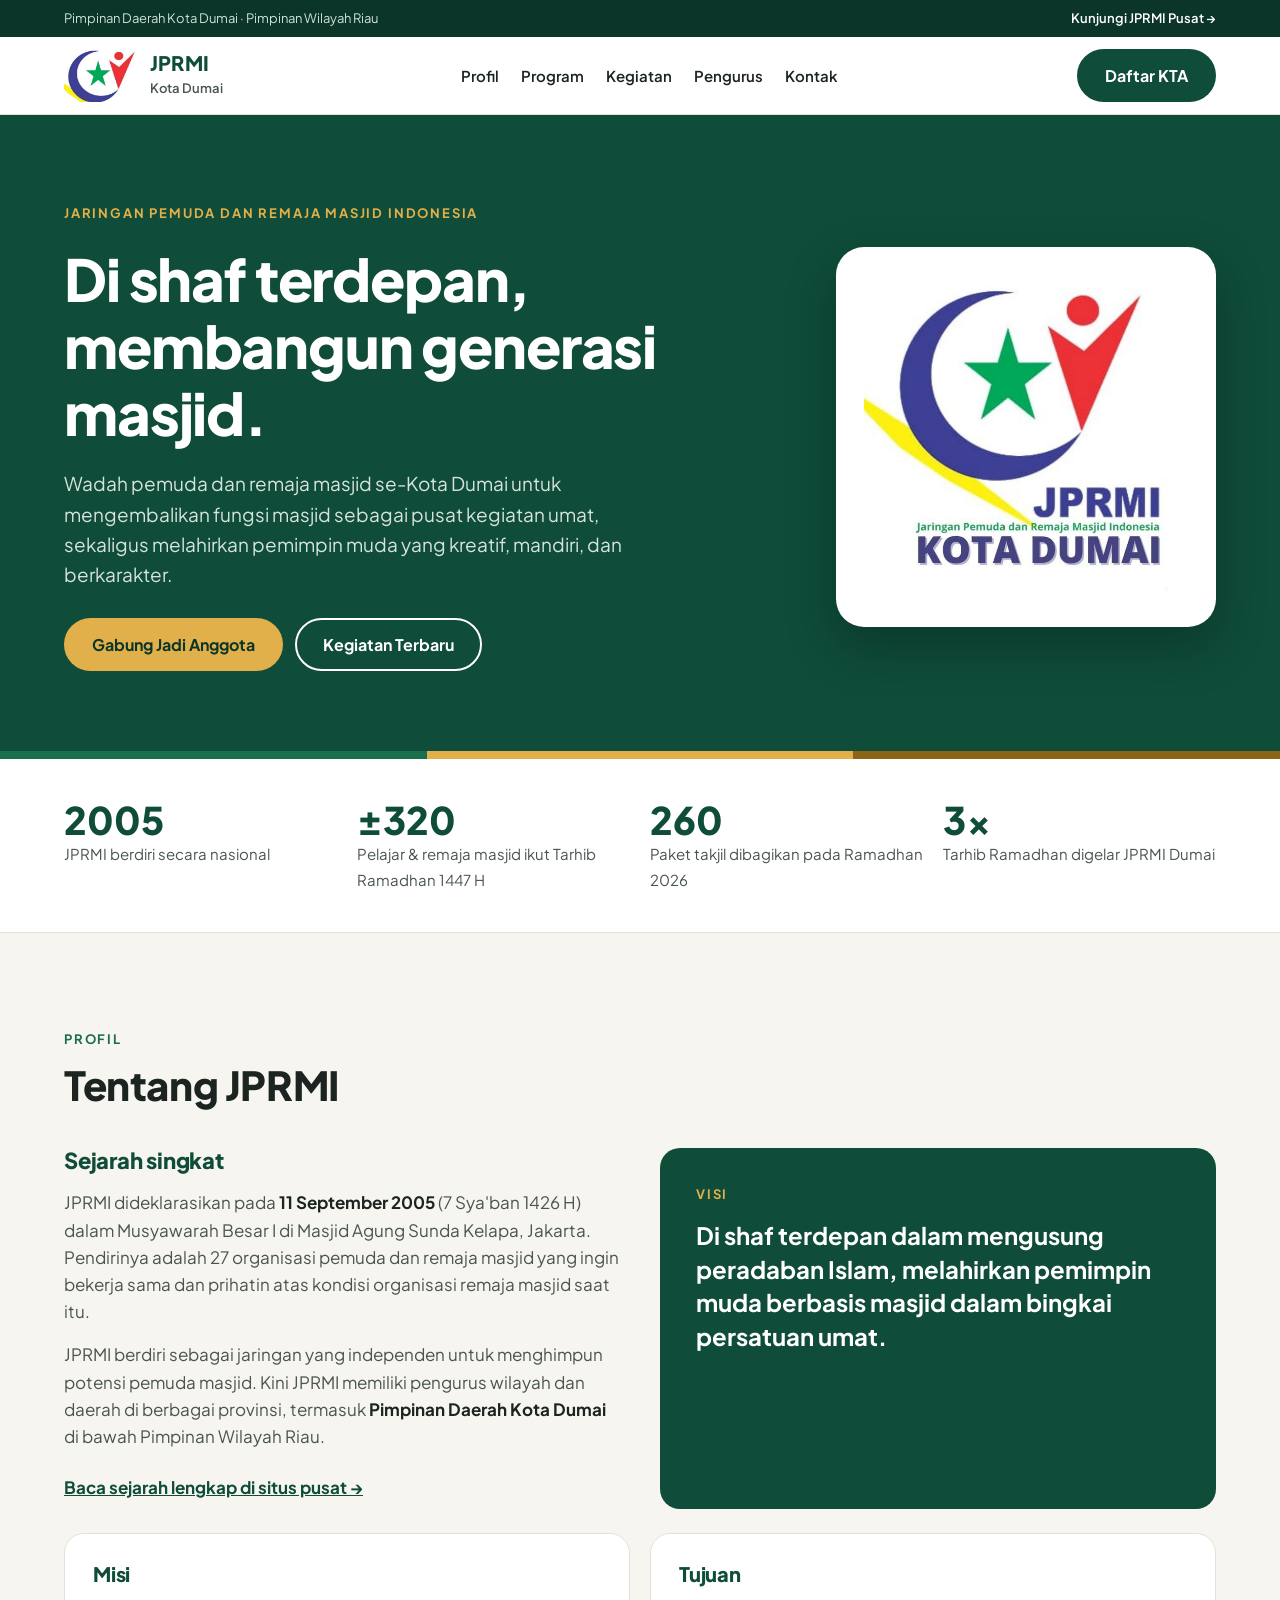
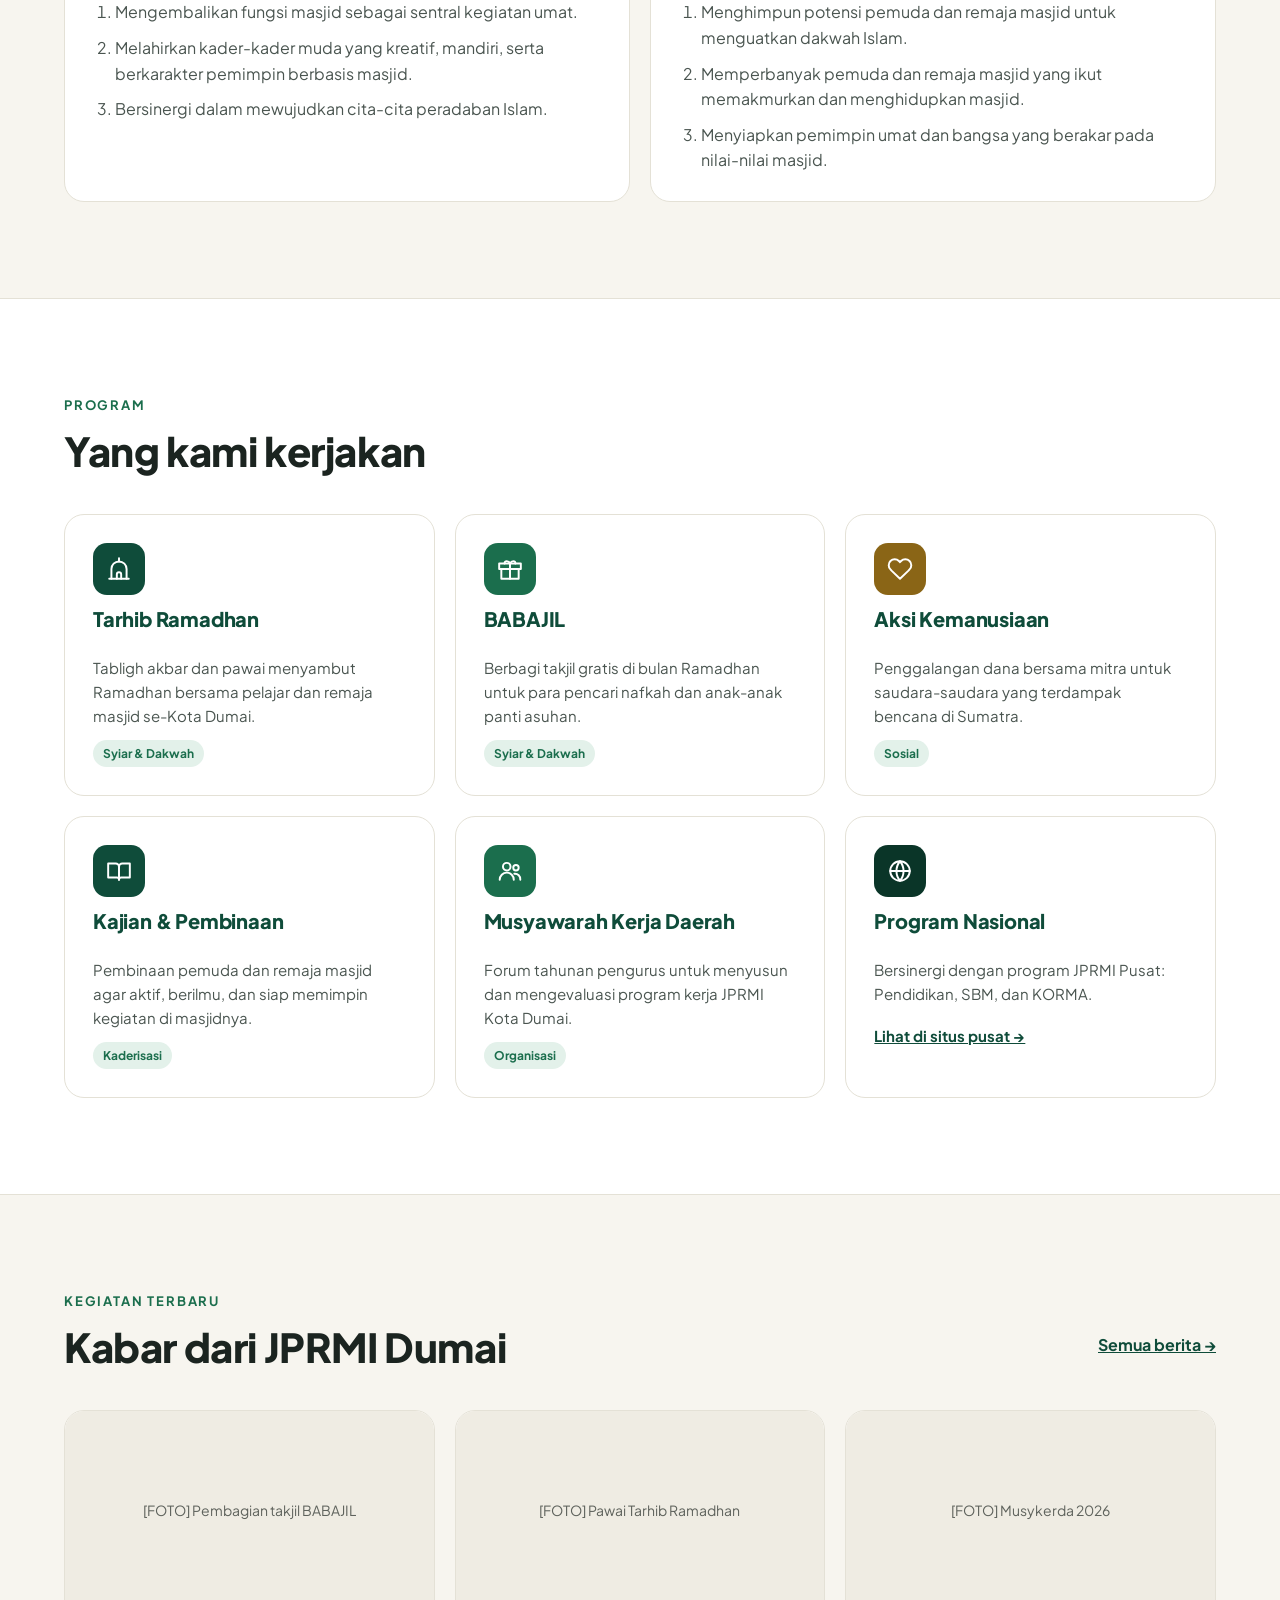
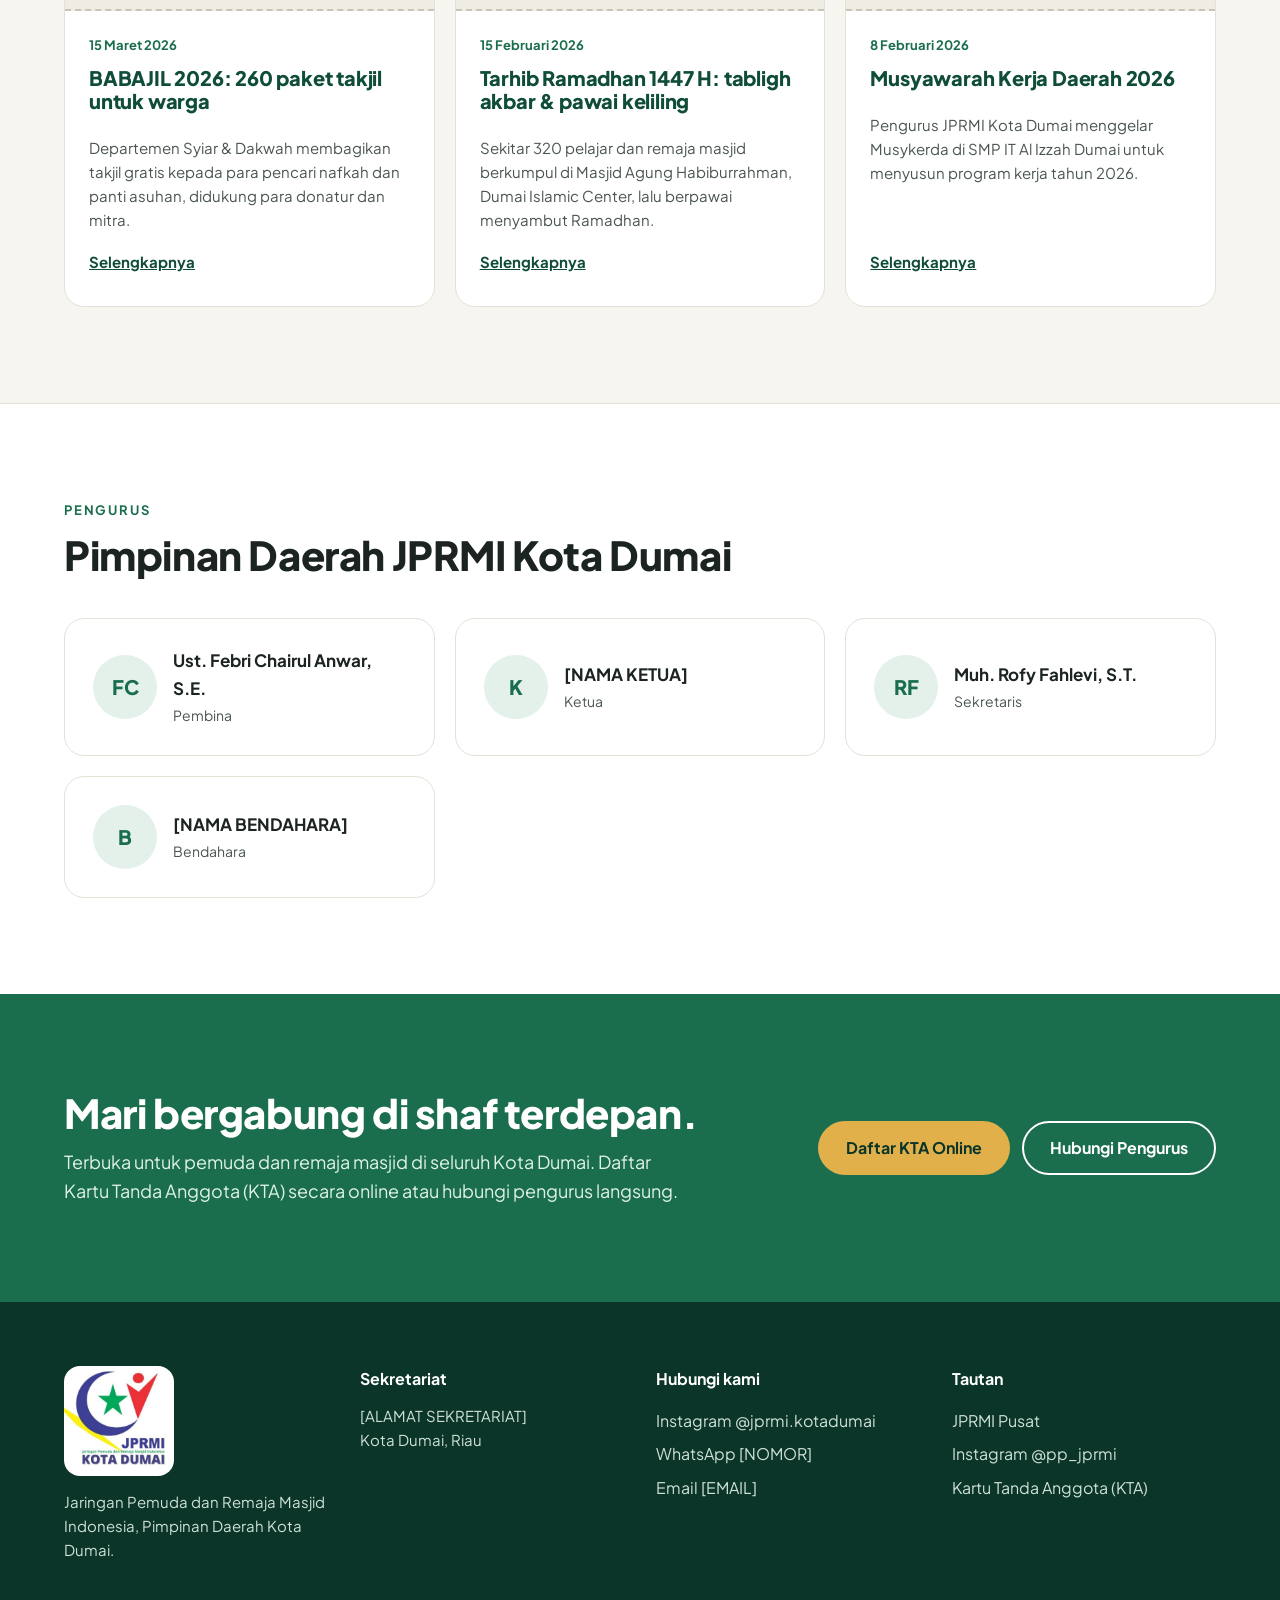
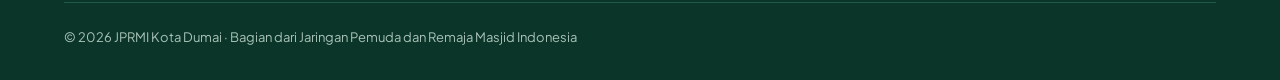
==== commit ed21cbed: "Kembalikan tema warna hijau tua dan emas Co-Authored-By: Claude Opus 5.5 <noreply@anthropic.com> Cla" ====
--- a/index.html
+++ b/index.html
@@ -12,8 +12,8 @@
 <link rel="stylesheet" href="https://fonts.googleapis.com/css2?family=Plus+Jakarta+Sans:wght@400;500;600;700;800&display=swap">
 <style>
 :root{
-  --navy:#2A2E7F; --navy-dk:#1C1F5C; --green:#00813F; --green-bg:#E6F4EC;
-  --yellow:#F7D417; --red:#E5262C; --ground:#F6F7FB; --ink:#1A1D33; --muted:#4D5270; --line:#E1E3EE;
+  --navy:#0F4C3A; --navy-dk:#0A3528; --green:#1B6E4D; --green-bg:#E3F1EA;
+  --yellow:#E2B04A; --red:#8A6516; --ground:#F7F5EF; --ink:#1B2420; --muted:#4A5550; --line:#E4E1D6;
 }
 *{box-sizing:border-box}
 html{scroll-behavior:smooth}
@@ -27,7 +27,7 @@
 h3{font-size:20px;font-weight:800}
 p{margin:0}
 .btn{display:inline-flex;align-items:center;justify-content:center;gap:8px;min-height:48px;padding:12px 26px;border-radius:999px;font-weight:700;font-size:16px;text-decoration:none;border:2px solid transparent}
-.btn-yellow{background:var(--yellow);color:var(--navy-dk)} .btn-yellow:hover{background:#FFE34D;color:var(--navy-dk)}
+.btn-yellow{background:var(--yellow);color:var(--navy-dk)} .btn-yellow:hover{background:#EEC368;color:var(--navy-dk)}
 .btn-ghost{border-color:#FFFFFF;color:#FFFFFF} .btn-ghost:hover{background:#FFFFFF;color:var(--navy)}
 .btn-navy{background:var(--navy);color:#FFFFFF} .btn-navy:hover{background:var(--navy-dk);color:#FFFFFF}
 section{padding:96px 0}
@@ -36,7 +36,7 @@
 .grid{display:grid;gap:20px;grid-template-columns:repeat(auto-fit,minmax(280px,1fr))}
 
 /* topbar + header */
-.topbar{background:var(--navy-dk);color:#C9CCEB;font-size:13px}
+.topbar{background:var(--navy-dk);color:#CFE0D7;font-size:13px}
 .topbar .wrap{display:flex;flex-wrap:wrap;justify-content:space-between;gap:8px;padding-top:8px;padding-bottom:8px}
 .topbar a{color:#FFFFFF;text-decoration:none;font-weight:600}
 header{background:#FFFFFF;border-bottom:1px solid var(--line);position:sticky;top:0;z-index:10}
@@ -54,7 +54,7 @@
 .hero-text{flex:1 1 480px;min-width:0;display:flex;flex-direction:column;gap:22px}
 .hero .kicker{color:var(--yellow)}
 .hero h1{font-size:58px;font-weight:800;letter-spacing:-.02em}
-.hero p{font-size:19px;color:#DADCF2;max-width:560px}
+.hero p{font-size:19px;color:#D5E3DC;max-width:560px}
 .hero-logo{flex:0 1 380px;background:#FFFFFF;border-radius:28px;padding:28px;box-shadow:0 20px 50px rgba(0,0,0,.25)}
 .hero-logo img{display:block;width:100%;height:auto}
 .stripe{position:absolute;left:0;right:0;bottom:0;height:8px;display:flex}
@@ -83,7 +83,7 @@
 
 /* berita */
 .news{display:flex;flex-direction:column;overflow:hidden;padding:0}
-.news .ph{height:200px;background:#E9EAF4;border-bottom:2px dashed #C3C6DD;display:flex;align-items:center;justify-content:center;text-align:center;color:#5A5F80;font-size:14px;padding:16px}
+.news .ph{height:200px;background:#EFECE3;border-bottom:2px dashed #C9C4B4;display:flex;align-items:center;justify-content:center;text-align:center;color:#5E625C;font-size:14px;padding:16px}
 .news .body{padding:24px;display:flex;flex-direction:column;gap:10px;flex:1}
 .news time{font-size:13px;font-weight:700;color:var(--green)}
 .news p{font-size:15px;color:var(--muted);flex:1}
@@ -102,13 +102,13 @@
 .gabung p{color:#DFF2E7;font-size:18px;max-width:620px;margin-top:12px}
 .gabung .btns{display:flex;flex-wrap:wrap;gap:12px}
 
-footer{background:var(--navy-dk);color:#C9CCEB;padding:64px 0 32px}
+footer{background:var(--navy-dk);color:#CFE0D7;padding:64px 0 32px}
 footer .grid{grid-template-columns:repeat(auto-fit,minmax(230px,1fr));gap:32px}
 footer h4{margin:0 0 12px;color:#FFFFFF;font-size:16px}
-footer a{color:#C9CCEB;text-decoration:none;display:block;padding:4px 0}
+footer a{color:#CFE0D7;text-decoration:none;display:block;padding:4px 0}
 footer a:hover{color:var(--yellow)}
 .foot-logo{width:110px;height:110px;border-radius:16px;background:#FFFFFF;display:block;margin-bottom:14px}
-.copy{border-top:1px solid #33377A;margin-top:40px;padding-top:24px;font-size:13px;color:#A9ADD6}
+.copy{border-top:1px solid #1F5A47;margin-top:40px;padding-top:24px;font-size:13px;color:#A9C2B7}
 
 @media (max-width:640px){
   section{padding:64px 0}
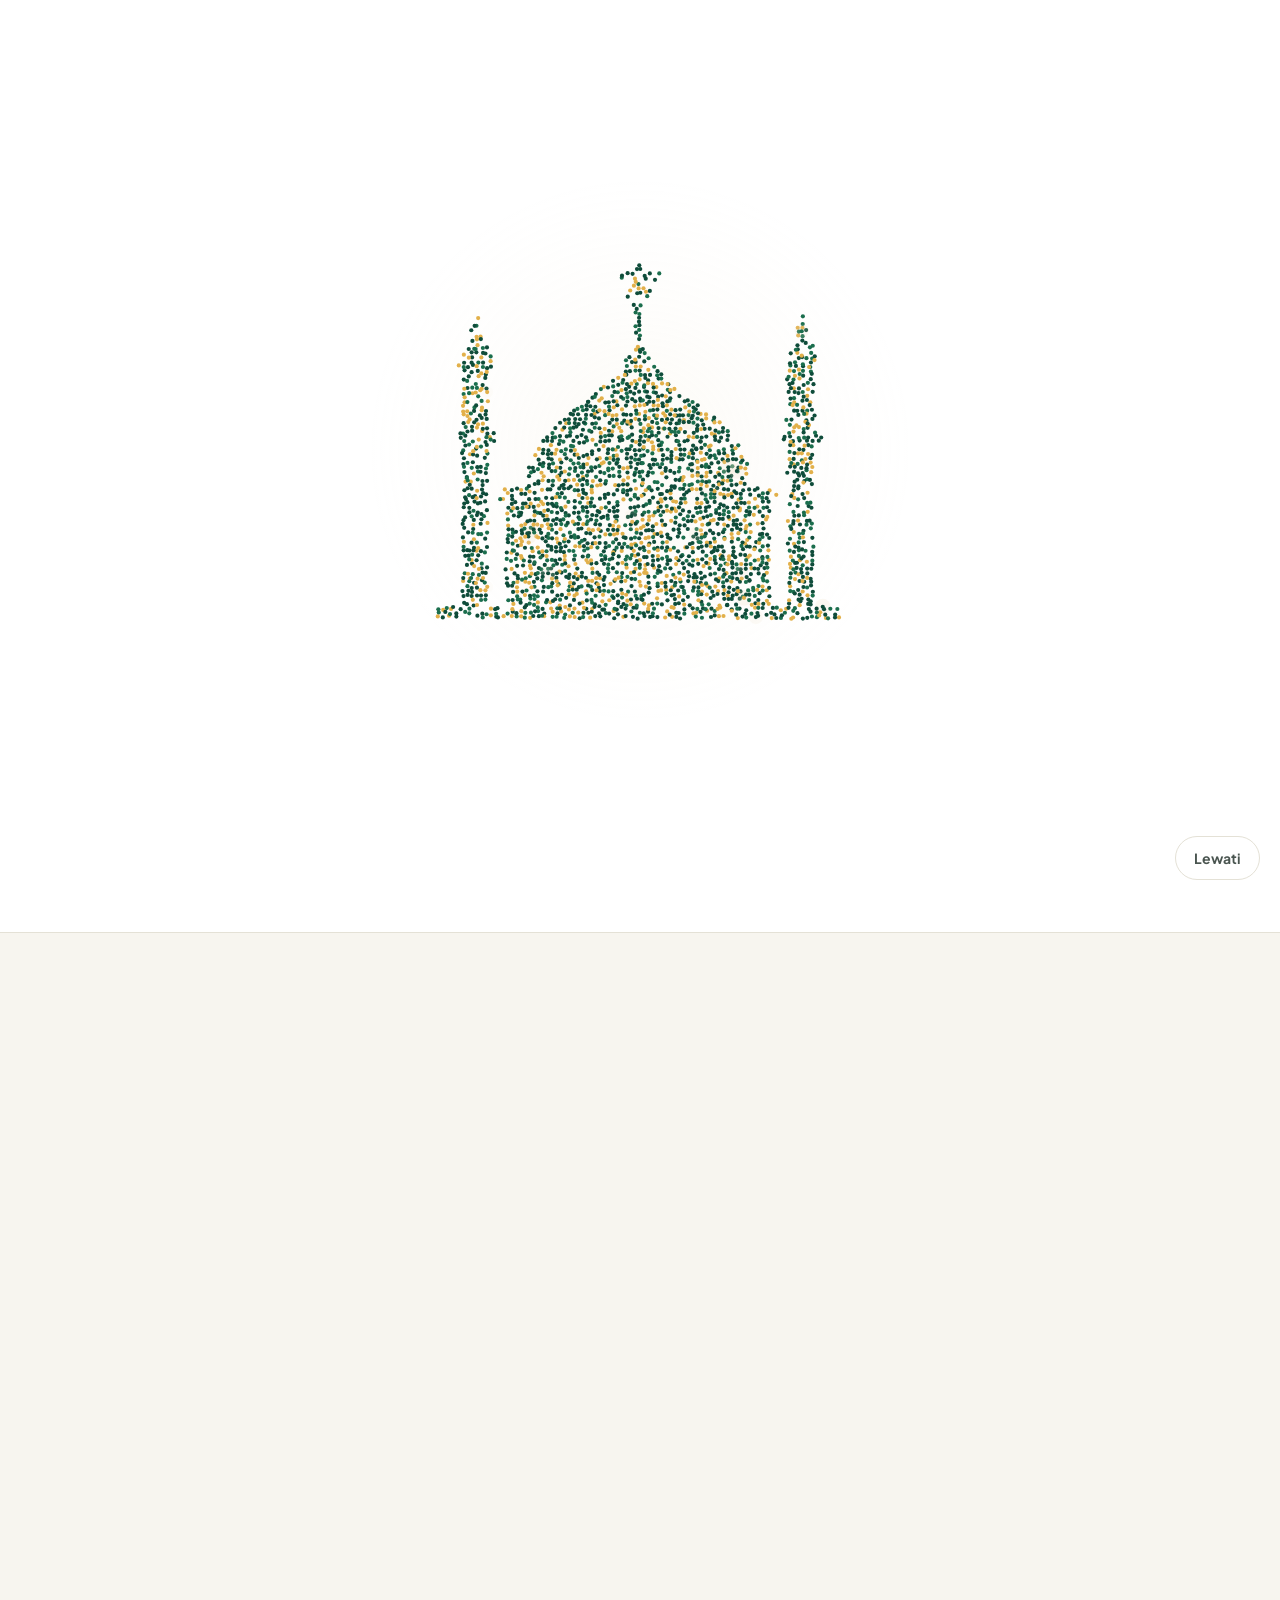
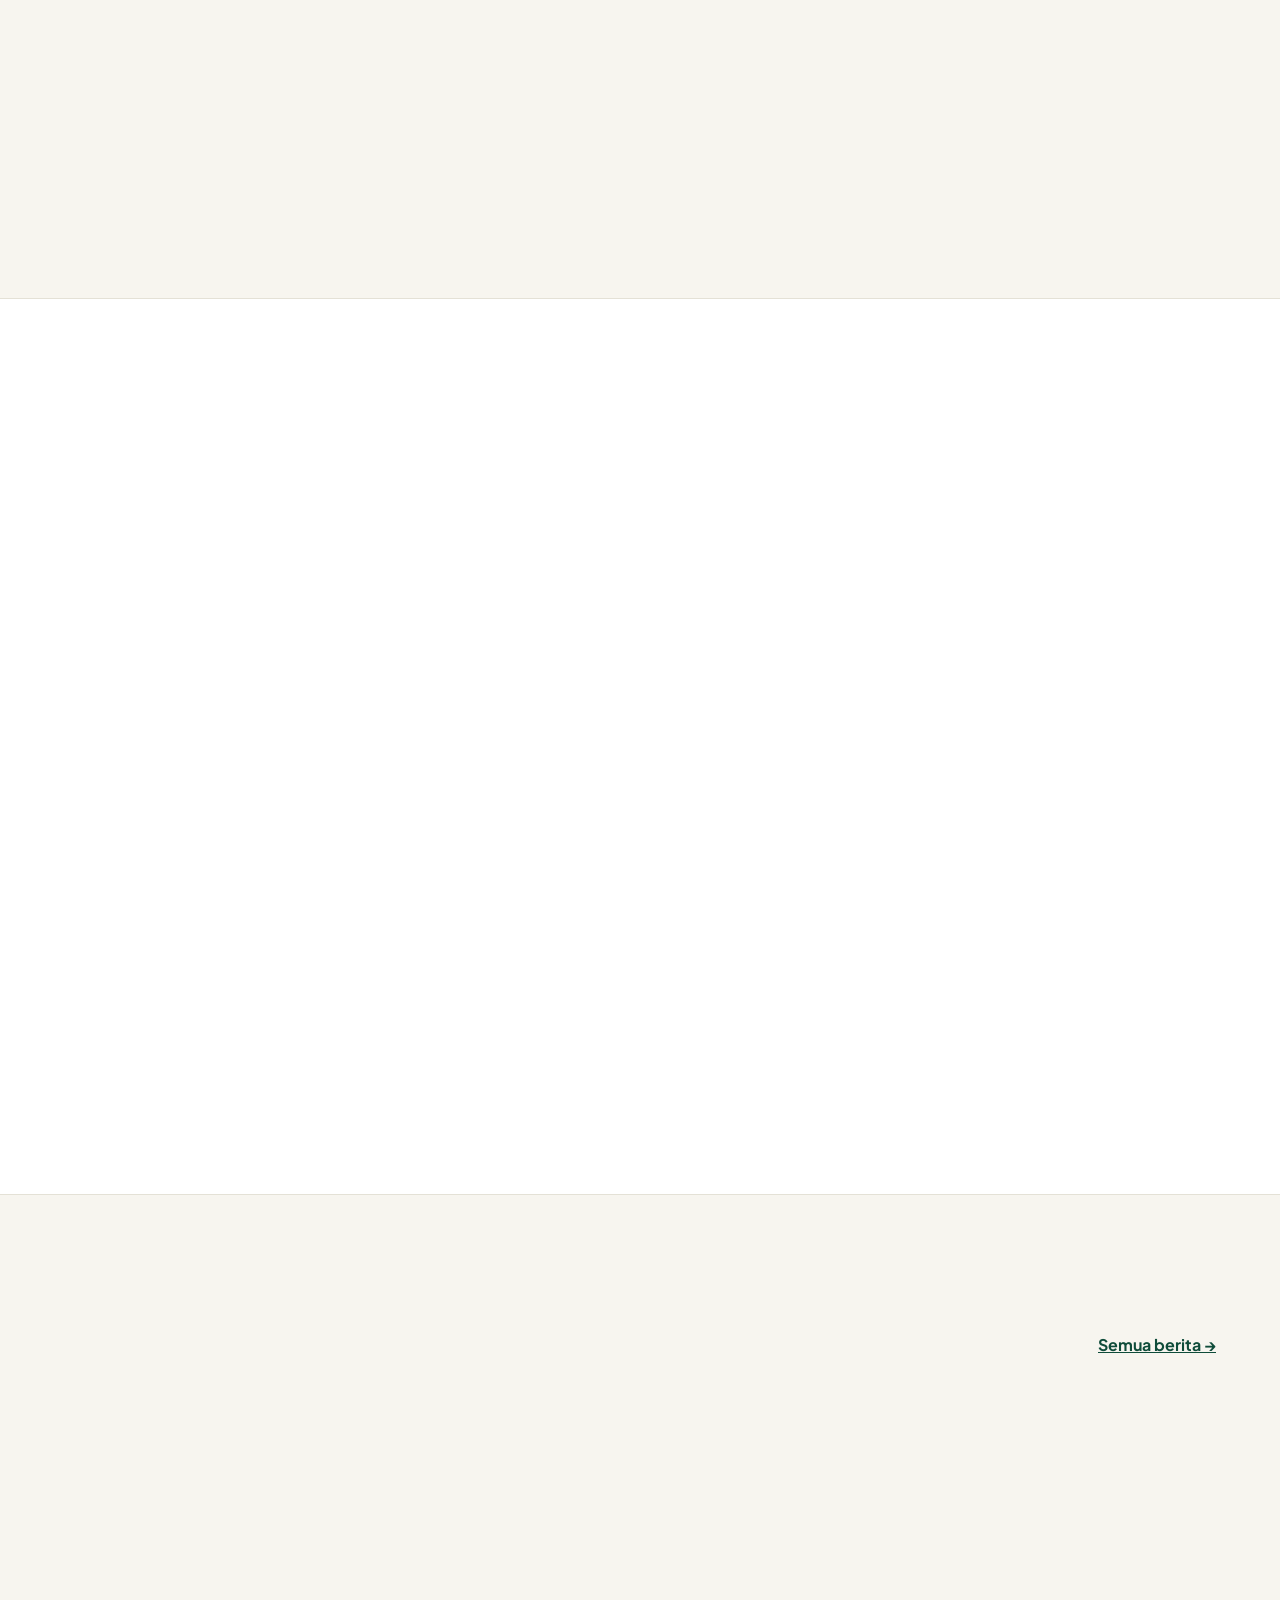
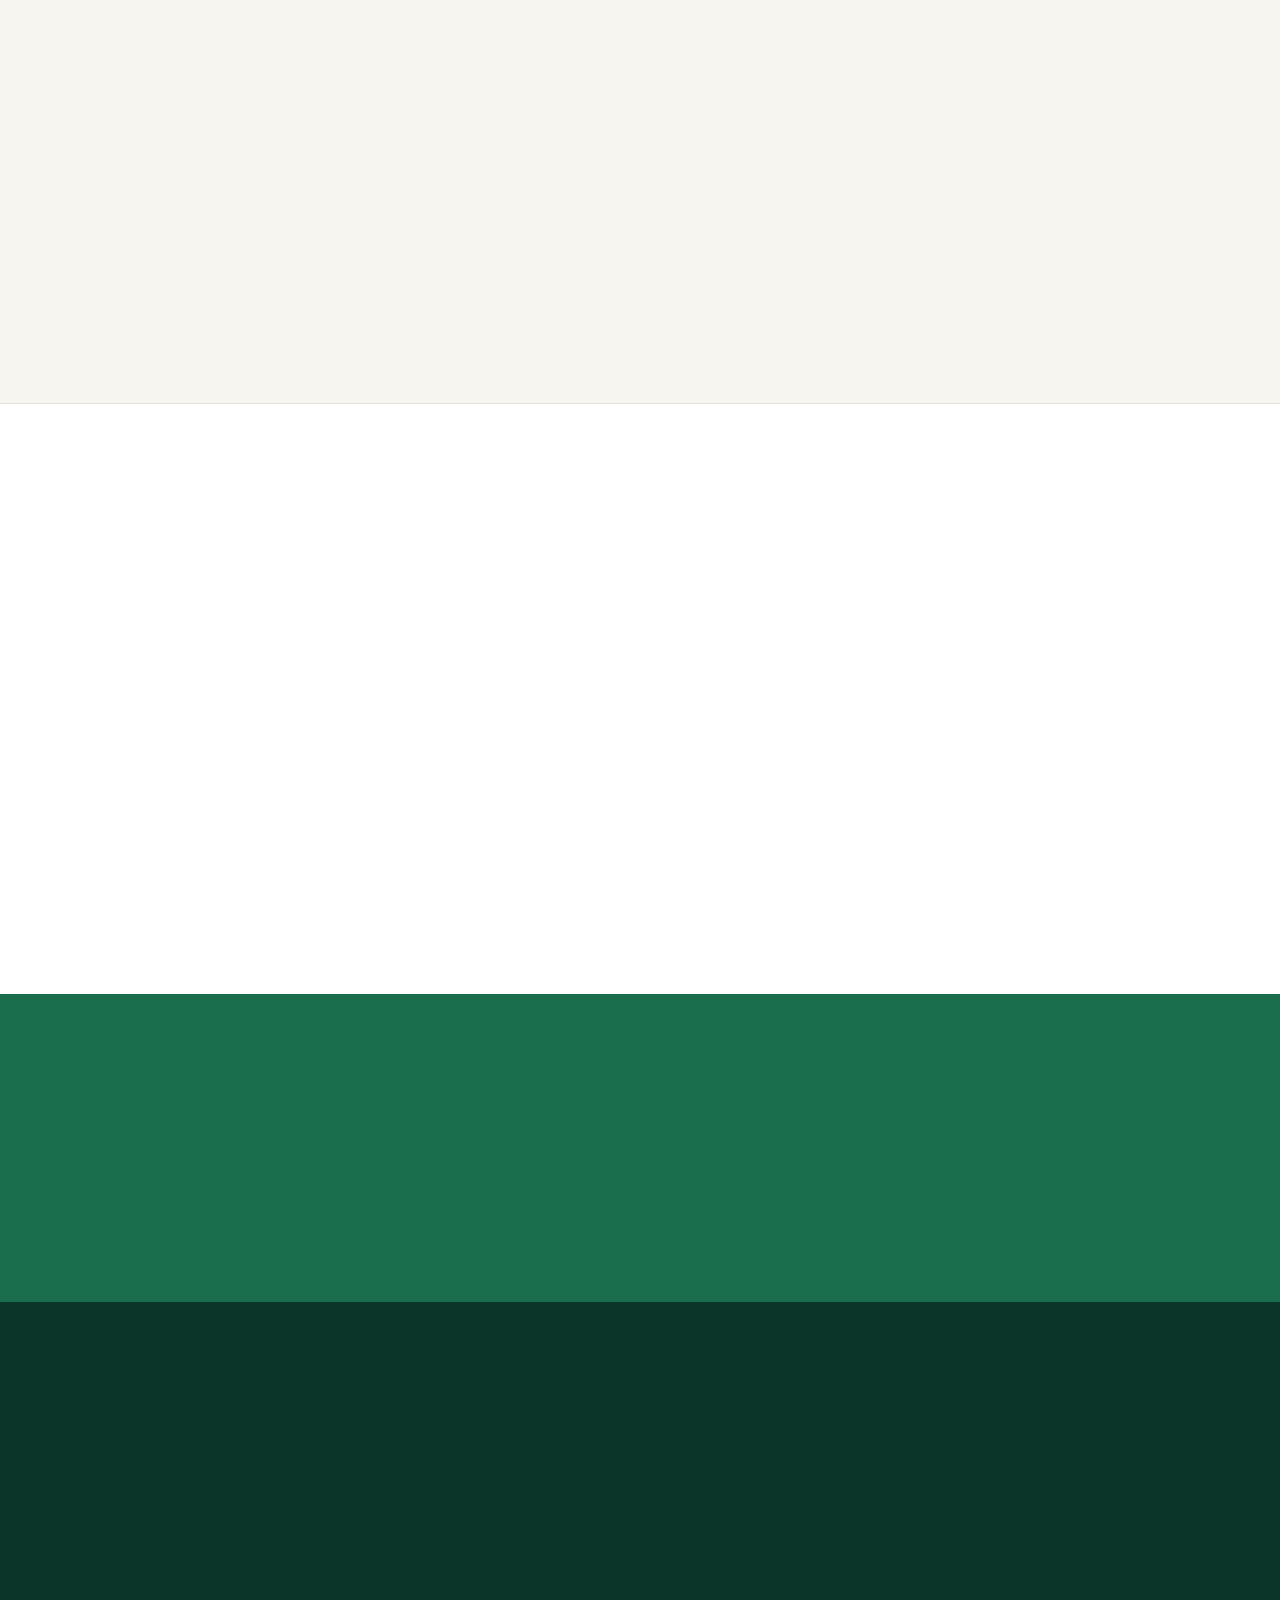
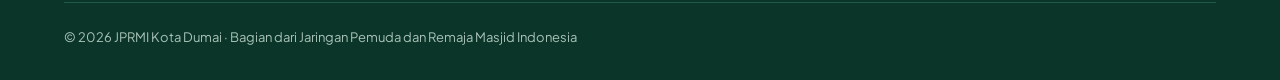
==== commit eb0ec8b4: "Tambah animasi pembuka (partikel membentuk masjid lalu logo, dengan kilauan lembut) dan animasi munc" ====
--- a/index.html
+++ b/index.html
@@ -39,7 +39,7 @@
 .topbar{background:var(--navy-dk);color:#CFE0D7;font-size:13px}
 .topbar .wrap{display:flex;flex-wrap:wrap;justify-content:space-between;gap:8px;padding-top:8px;padding-bottom:8px}
 .topbar a{color:#FFFFFF;text-decoration:none;font-weight:600}
-header{background:#FFFFFF;border-bottom:1px solid var(--line);position:sticky;top:0;z-index:10}
+header{background:#FFFFFF;border-bottom:1px solid var(--line);position:sticky;top:env(safe-area-inset-top,0px);z-index:10}
 header .wrap{display:flex;flex-wrap:wrap;align-items:center;justify-content:space-between;gap:12px 24px;padding-top:12px;padding-bottom:12px}
 .brand{display:flex;align-items:center;gap:12px;text-decoration:none;color:var(--ink)}
 .brand b{display:block;font-size:20px;font-weight:800;color:var(--navy);letter-spacing:.02em;line-height:1.1}
@@ -122,6 +122,67 @@
 </style>
 </head>
 <body>
+<style>
+/* ---------- Intro: partikel → masjid → logo, dengan kilauan ---------- */
+#intro{position:fixed;inset:0;z-index:1000;background:#FFFFFF;display:flex;align-items:center;justify-content:center;transition:opacity .9s ease}
+#intro[hidden]{display:none!important}
+#intro.out{opacity:0;pointer-events:none}
+#introGlow,#introFx{position:absolute;inset:0;width:100%;height:100%;display:block}
+#introGlow{z-index:1}
+#introFx{z-index:3;pointer-events:none}
+#introStage{position:relative;z-index:2;width:var(--L,320px);height:var(--L,320px);opacity:0;transform:scale(1);transition:opacity .7s ease,transform 1.2s cubic-bezier(.2,.7,.2,1)}
+#introLogo{display:block;width:100%;height:100%;max-width:none}
+#introShine{position:absolute;inset:0;
+  background:linear-gradient(105deg,rgba(255,255,255,0) 38%,rgba(255,252,244,.7) 48%,rgba(255,255,255,.8) 50%,rgba(255,252,244,.7) 52%,rgba(255,255,255,0) 62%);
+  background-size:300% 100%;background-position:150% 0;
+  -webkit-mask-image:url(assets/logo-transparan.png);mask-image:url(assets/logo-transparan.png);
+  -webkit-mask-size:100% 100%;mask-size:100% 100%;opacity:.75}
+#intro.solid #introStage{opacity:1}
+#intro.solid #introShine{animation:introShine 1.4s .4s cubic-bezier(.4,0,.2,1) forwards}
+#intro.out #introStage{transform:scale(1.12)}
+@keyframes introShine{from{background-position:150% 0}to{background-position:-50% 0}}
+#introCaption{position:absolute;z-index:4;left:0;right:0;bottom:calc(13% + env(safe-area-inset-bottom,0px));text-align:center;font-size:13px;font-weight:700;letter-spacing:.24em;text-transform:uppercase;color:#1B6E4D;opacity:0;transform:translateY(8px);transition:opacity .8s ease .3s,transform .8s ease .3s}
+#intro.solid #introCaption{opacity:1;transform:none}
+#skipIntro{position:absolute;z-index:5;right:calc(20px + env(safe-area-inset-right,0px));bottom:calc(20px + env(safe-area-inset-bottom,0px));font:inherit;font-size:14px;font-weight:700;color:#4A5550;background:#FFFFFF;border:1px solid #E4E1D6;border-radius:999px;padding:10px 18px;min-height:44px;cursor:pointer}
+#skipIntro:hover{color:#0F4C3A;border-color:#0F4C3A}
+#skipIntro:focus-visible{outline:3px solid #E2B04A;outline-offset:2px}
+body.intro-on{overflow:hidden}
+
+/* ---------- Kilauan logo di bagian pembuka website ---------- */
+.hero-logo{position:relative;overflow:hidden}
+.hero-logo::after{content:"";position:absolute;inset:-20% auto -20% 0;width:45%;
+  background:linear-gradient(105deg,rgba(255,255,255,0),rgba(255,252,244,.55) 50%,rgba(255,255,255,0));
+  transform:translateX(-160%) skewX(-12deg);pointer-events:none}
+.hero-logo.in::after,.no-rv .hero-logo::after{animation:heroSheen 7s 1s ease-in-out infinite}
+@keyframes heroSheen{0%{transform:translateX(-160%) skewX(-12deg)}22%,100%{transform:translateX(330%) skewX(-12deg)}}
+
+/* ---------- Animasi muncul saat scroll ---------- */
+.js .rv{opacity:0;transform:translateY(32px);transition:opacity .8s cubic-bezier(.2,.7,.2,1) var(--d,0s),transform .8s cubic-bezier(.2,.7,.2,1) var(--d,0s)}
+.js .rv.rv-left{transform:translateX(-40px)}
+.js .rv.rv-right{transform:translateX(40px)}
+.js .rv.rv-zoom{transform:scale(.9)}
+.js .rv.in{opacity:1;transform:none}
+
+
+@media (prefers-reduced-motion: reduce){
+  .js .rv{transition:opacity .3s ease;transform:none!important}
+  .hero-logo::after{animation:none!important;display:none}
+  #intro.solid #introShine{animation:none}
+}
+</style>
+
+<div id="intro" aria-hidden="true">
+  <canvas id="introGlow"></canvas>
+  <div id="introStage">
+    <img id="introLogo" src="assets/logo-transparan.png" alt="" width="640" height="640">
+    <div id="introShine"></div>
+  </div>
+  <canvas id="introFx"></canvas>
+  <div id="introCaption">Di shaf terdepan</div>
+  <button id="skipIntro" type="button">Lewati</button>
+</div>
+
+<script>document.body.classList.add("intro-on")</script>
 
 <div class="topbar">
   <div class="wrap">
@@ -359,5 +420,258 @@
   </div>
 </footer>
 
+<script>
+document.documentElement.classList.add('js');
+(function(){
+  var intro=document.getElementById('intro'),
+      cv=document.getElementById('introFx'), ctx=cv.getContext('2d'),
+      gcv=document.getElementById('introGlow'), gctx=gcv.getContext('2d'),
+      logoEl=document.getElementById('introLogo');
+  var reduce=window.matchMedia('(prefers-reduced-motion: reduce)').matches;
+  var S=200, parts=[], glints=[], raf=0, t0=0, last=0, W=0, H=0, dpr=1, L=320, ox=0, oy=0, finished=false, timers=[], burstDone=false;
+  var MOSQUE_COLORS=[[15,76,58],[27,110,77],[226,176,74],[15,76,58]];
+  var GOLD=[250,240,218];
+
+  // Waktu (ms)
+  var T={fly:350, flyDur:1600, sweep:2350, sweepDur:900, morph:3300, morphDur:1500, burst:4800, solid:5000, fadeParts:5200, out:7000};
+
+  function setSize(){
+    dpr=Math.min(window.devicePixelRatio||1,2); W=window.innerWidth; H=window.innerHeight;
+    [cv,gcv].forEach(function(c){c.width=Math.round(W*dpr); c.height=Math.round(H*dpr);});
+    L=Math.round(Math.min(W*0.72,H*0.56,440)); ox=(W-L)/2; oy=(H-L)/2;
+    intro.style.setProperty('--L',L+'px');
+  }
+
+  function sample(draw,step,keep){
+    var c=document.createElement('canvas'); c.width=c.height=S;
+    var g=c.getContext('2d',{willReadFrequently:true});
+    g.fillStyle='#FFFFFF'; g.fillRect(0,0,S,S); draw(g);
+    var d=g.getImageData(0,0,S,S).data, pts=[];
+    for(var y=0;y<S;y+=step) for(var x=0;x<S;x+=step){
+      var i=(y*S+x)*4; if(keep(d[i],d[i+1],d[i+2])) pts.push({x:x/S,y:y/S,r:d[i],g:d[i+1],b:d[i+2]});
+    }
+    return pts;
+  }
+
+  function star(g,cx,cy,R,r){
+    g.beginPath();
+    for(var k=0;k<10;k++){var a=-Math.PI/2+k*Math.PI/5, rr=k%2?r:R; g.lineTo(cx+Math.cos(a)*rr,cy+Math.sin(a)*rr);}
+    g.closePath(); g.fill();
+  }
+
+  function drawMosque(g){
+    g.fillStyle='#000000';
+    g.beginPath(); g.moveTo(50,124);
+    g.bezierCurveTo(44,82,94,80,100,46); g.bezierCurveTo(106,80,156,82,150,124); g.closePath(); g.fill();
+    g.fillRect(98,34,4,14);
+    star(g,100,24,11,4.6);
+    g.fillRect(40,122,120,50);
+    g.fillRect(36,118,128,6);
+    [[20,32],[168,180]].forEach(function(m){
+      var x0=m[0], w=m[1]-m[0];
+      g.fillRect(x0,62,w,110);
+      g.fillRect(x0-3,92,w+6,5);
+      g.beginPath(); g.moveTo(x0-2,63); g.lineTo(x0+w/2,38); g.lineTo(x0+w+2,63); g.closePath(); g.fill();
+    });
+    g.fillRect(8,172,184,6);
+    g.globalCompositeOperation='destination-out';
+    g.beginPath(); g.moveTo(88,172); g.lineTo(88,148); g.arc(100,148,12,Math.PI,0); g.lineTo(112,172); g.closePath(); g.fill();
+    [58,128].forEach(function(x){ g.beginPath(); g.moveTo(x,160); g.lineTo(x,142); g.arc(x+7,142,7,Math.PI,0); g.lineTo(x+14,160); g.closePath(); g.fill(); });
+    g.globalCompositeOperation='source-over';
+  }
+
+  function build(){
+    var logoPts=sample(function(g){g.drawImage(logoEl,0,0,S,S);},2,function(r,g,b){return r+g+b<640 || Math.max(r,g,b)-Math.min(r,g,b)>70;});
+    var mosquePts=sample(drawMosque,2,function(r,g,b){return r+g+b<380;});
+    for(var i=mosquePts.length-1;i>0;i--){var j=(Math.random()*(i+1))|0, t=mosquePts[i]; mosquePts[i]=mosquePts[j]; mosquePts[j]=t;}
+    var R=Math.hypot(W,H)*0.6;
+    parts=logoPts.map(function(p,i){
+      var m=mosquePts[i%mosquePts.length], a=Math.random()*Math.PI*2, mc=MOSQUE_COLORS[(Math.random()*MOSQUE_COLORS.length)|0];
+      return {
+        sx:W/2+Math.cos(a)*R*(0.85+Math.random()*0.4), sy:H/2+Math.sin(a)*R*(0.85+Math.random()*0.4),
+        mx:m.x+(Math.random()-0.5)*0.006, my:m.y+(Math.random()-0.5)*0.006,
+        lx:p.x, ly:p.y, lc:[p.r,p.g,p.b], mc:mc,
+        d:Math.random()*700, curl:(Math.random()-0.5)*0.6, ph:Math.random()*6.28,
+        tw:Math.random()<0.012, cx:-99, cy:-99
+      };
+    });
+    glints=[]; burstDone=false;
+  }
+
+  function eOut(t){return 1-Math.pow(1-t,3);}
+  function eIO(t){return t<.5?4*t*t*t:1-Math.pow(-2*t+2,3)/2;}
+  function cl(t){return t<0?0:t>1?1:t;}
+  function mix(a,b,k){return [a[0]+(b[0]-a[0])*k,a[1]+(b[1]-a[1])*k,a[2]+(b[2]-a[2])*k];}
+
+  function addGlint(x,y,size,life,now){ glints.push({x:x,y:y,s:size,life:life,b:now,rot:Math.random()*0.6-0.3}); }
+
+  function drawGlint(gl,now){
+    var k=(now-gl.b)/gl.life; if(k<0||k>1) return false;
+    var a=Math.sin(Math.PI*k), s=gl.s*(0.4+0.6*a);
+    ctx.save(); ctx.translate(gl.x,gl.y); ctx.rotate(gl.rot+k*0.8); ctx.globalAlpha=a;
+    var h=ctx.createRadialGradient(0,0,0,0,0,s*0.9);
+    h.addColorStop(0,'rgba(245,236,214,.85)'); h.addColorStop(1,'rgba(236,224,198,0)');
+    ctx.fillStyle=h; ctx.beginPath(); ctx.arc(0,0,s*0.9,0,6.2832); ctx.fill();
+    ctx.fillStyle='#DCCB9E';
+    ctx.beginPath(); ctx.moveTo(0,-s); ctx.quadraticCurveTo(0,0,s,0); ctx.quadraticCurveTo(0,0,0,s); ctx.quadraticCurveTo(0,0,-s,0); ctx.quadraticCurveTo(0,0,0,-s); ctx.fill();
+    ctx.fillStyle='#FFFDF3'; ctx.beginPath(); ctx.arc(0,0,Math.max(1,s*0.16),0,6.2832); ctx.fill();
+    ctx.restore(); return true;
+  }
+
+  function drawGlow(t){
+    gctx.setTransform(dpr,0,0,dpr,0,0); gctx.clearRect(0,0,W,H);
+    // cahaya lembut di belakang masjid
+    var a1=cl((t-T.fly-900)/900)*(1-cl((t-T.morph)/700))*0.14;
+    // ledakan cahaya saat logo terbentuk, lalu meredup pelan
+    var gb=t-T.burst, a2= gb<0?0: gb<600? gb/600*0.32 : 0.32*(1-cl((gb-600)/1600))+0.08*(1-cl((gb-2200)/600));
+    var a=Math.max(a1,a2); if(a<=0.002) return;
+    var r=L*(0.62+0.18*cl(gb/900));
+    var gr=gctx.createRadialGradient(W/2,H/2,0,W/2,H/2,r);
+    gr.addColorStop(0,'rgba(240,226,190,'+a+')'); gr.addColorStop(.55,'rgba(236,224,198,'+(a*0.4)+')'); gr.addColorStop(1,'rgba(236,224,198,0)');
+    gctx.fillStyle=gr; gctx.beginPath(); gctx.arc(W/2,H/2,r,0,6.2832); gctx.fill();
+    // berkas sinar tipis yang berputar pelan
+    if(gb>0){
+      gctx.save(); gctx.translate(W/2,H/2); gctx.rotate(t*0.00012);
+      for(var i=0;i<12;i++){
+        gctx.rotate(Math.PI/6);
+        var rg=gctx.createLinearGradient(0,0,r*1.25,0);
+        rg.addColorStop(0,'rgba(236,222,190,'+(a*0.22)+')'); rg.addColorStop(1,'rgba(236,222,190,0)');
+        gctx.fillStyle=rg; gctx.beginPath(); gctx.moveTo(0,0); gctx.lineTo(r*1.25,-r*0.06); gctx.lineTo(r*1.25,r*0.06); gctx.closePath(); gctx.fill();
+      }
+      gctx.restore();
+    }
+  }
+
+  function frame(now){
+    var t=now-t0, rad=Math.max(1.1,L/200*0.95);
+    drawGlow(t);
+    ctx.setTransform(dpr,0,0,dpr,0,0); ctx.clearRect(0,0,W,H);
+    var alpha = t<T.fadeParts?1:1-cl((t-T.fadeParts)/700);
+    var sw=(t-T.sweep)/T.sweepDur*1.5-0.25;   // posisi pita cahaya yang menyapu masjid
+    if(alpha>0){
+      for(var i=0;i<parts.length;i++){
+        var p=parts[i], x, y, c, r=rad;
+        if(t<T.fly+p.d) continue;
+        var mx=ox+p.mx*L, my=oy+p.my*L;
+        var f=cl((t-T.fly-p.d)/T.flyDur), m=cl((t-T.morph-p.d*0.5)/T.morphDur);
+        if(m<=0){
+          var e=eOut(f), dx=mx-p.sx, dy=my-p.sy, bend=Math.sin(Math.PI*e)*p.curl;
+          x=p.sx+dx*e-dy*bend; y=p.sy+dy*e+dx*bend;
+          c=p.mc;
+          if(f>=1){
+            x+=Math.sin(now*0.003+p.ph)*0.7; y+=Math.cos(now*0.0027+p.ph)*0.7;
+            var band=(p.mx+p.my)/2, dd=Math.abs(band-sw);
+            if(dd<0.09){ var w=1-dd/0.09; c=mix(c,GOLD,w*0.7); r=rad*(1+w*0.3); }
+          }
+        } else {
+          var k=eIO(m), lx=ox+p.lx*L, ly=oy+p.ly*L, lift=Math.sin(Math.PI*k)*L*0.08*p.curl;
+          x=mx+(lx-mx)*k+lift; y=my+(ly-my)*k-lift;
+          c=mix(p.mc,p.lc,k);
+          if(k>0.05&&k<0.95){ c=mix(c,GOLD,Math.sin(Math.PI*k)*0.15); }
+        }
+        p.cx=x; p.cy=y;
+        if(p.tw){
+          var pulse=0.5+0.5*Math.sin(now*0.009+p.ph);
+          ctx.globalAlpha=alpha*0.22*pulse; ctx.fillStyle='rgb(236,224,196)';
+          ctx.beginPath(); ctx.arc(x,y,rad*(2.4+1.4*pulse),0,6.2832); ctx.fill();
+        }
+        ctx.globalAlpha=alpha;
+        ctx.fillStyle='rgb('+(c[0]|0)+','+(c[1]|0)+','+(c[2]|0)+')';
+        ctx.beginPath(); ctx.arc(x,y,r,0,6.2832); ctx.fill();
+      }
+      ctx.globalAlpha=1;
+    }
+    // kilau bintang kecil yang muncul acak
+    var dt=now-last; last=now;
+    if(false){
+      var rate = t>T.burst ? 0.012 : 0.02;
+      if(Math.random()<rate*dt){
+        var q=parts[(Math.random()*parts.length)|0];
+        var gx= t>T.solid ? ox+q.lx*L : q.cx, gy= t>T.solid ? oy+q.ly*L : q.cy;
+        addGlint(gx,gy,L*(0.025+Math.random()*0.03),650+Math.random()*400,now);
+      }
+    }
+    if(!burstDone && t>=T.burst){
+      burstDone=true;
+      for(var n=0;n<2;n++){
+        var q2=parts[(Math.random()*parts.length)|0];
+        addGlint(ox+q2.lx*L,oy+q2.ly*L,L*0.035,1000,now+500+n*600);
+      }
+      addGlint(ox+0.3*L,oy+0.28*L,L*0.07,1400,now+200);   // kilau besar di sekitar bintang logo
+    }
+    glints=glints.filter(function(g){ return now<g.b ? true : drawGlint(g,now); });
+    if(!finished) raf=requestAnimationFrame(frame);
+  }
+
+  function later(fn,ms){timers.push(setTimeout(fn,ms));}
+
+  function finish(){
+    if(finished) return; finished=true;
+    timers.forEach(clearTimeout); timers=[];
+    intro.classList.add('solid','out');
+    document.body.classList.remove('intro-on');
+    window.dispatchEvent(new Event('intro:done'));
+    setTimeout(function(){ cancelAnimationFrame(raf); intro.hidden=true; intro.classList.remove('solid','out'); },900);
+  }
+
+  function run(){
+    finished=false; cancelAnimationFrame(raf); timers.forEach(clearTimeout); timers=[];
+    intro.hidden=false; intro.classList.remove('solid','out');
+    var sh=document.getElementById('introShine'); sh.style.animation='none'; void sh.offsetWidth; sh.style.animation='';
+    document.body.classList.add('intro-on'); window.scrollTo(0,0);
+    if(reduce){ intro.classList.add('solid'); later(finish,1200); return; }
+    setSize(); build(); t0=last=performance.now(); raf=requestAnimationFrame(frame);
+    later(function(){intro.classList.add('solid');},T.solid);
+    later(finish,T.out);
+  }
+
+  function start(){
+    var ready = logoEl.decode ? logoEl.decode() : Promise.resolve();
+    ready.then(run).catch(function(){ intro.hidden=true; document.body.classList.remove('intro-on'); window.dispatchEvent(new Event('intro:done')); });
+  }
+
+  document.getElementById('skipIntro').addEventListener('click',finish);
+  window.addEventListener('resize',function(){ if(!finished && !intro.hidden){ setSize(); } });
+  start();
+})();
+
+/* ---------- Scroll reveal ---------- */
+(function(){
+  var groups=[
+    ['.hero-text > *', '', .12],
+    ['.hero-logo', 'rv-zoom', 0],
+    ['.stats .stat', '', .1],
+    ['section .head', '', 0],
+    ['.profil-top > div:first-child', 'rv-left', 0],
+    ['.profil-top > .visi', 'rv-right', .1],
+    ['#profil .grid > .card', '', .12],
+    ['#program .grid > .card', '', .09],
+    ['#kegiatan .grid > .card', '', .12],
+    ['#pengurus .grid > .card', '', .08],
+    ['.gabung .wrap > *', '', .12],
+    ['footer .grid > div', '', .08]
+  ];
+  var els=[];
+  groups.forEach(function(gp){
+    document.querySelectorAll(gp[0]).forEach(function(el,i){
+      el.classList.add('rv'); if(gp[1]) el.classList.add(gp[1]);
+      el.style.setProperty('--d', Math.min(i*gp[2],.6)+'s'); els.push(el);
+    });
+  });
+  var io=null;
+  function observe(){
+    if(io) io.disconnect();
+    if(!('IntersectionObserver' in window)){ els.forEach(function(e){e.classList.add('in');}); return; }
+    io=new IntersectionObserver(function(entries){
+      entries.forEach(function(en){ if(en.isIntersecting){ en.target.classList.add('in'); io.unobserve(en.target);} });
+    },{threshold:0.12, rootMargin:'0px 0px -6% 0px'});
+    els.forEach(function(e){ if(!e.classList.contains('in')) io.observe(e); });
+  }
+  window.addEventListener('intro:done',function(){ requestAnimationFrame(observe); });
+  window.addEventListener('intro:reset',function(){ if(io) io.disconnect(); els.forEach(function(e){e.classList.remove('in');}); });
+  setTimeout(function(){ if(!io) observe(); },9000);
+})();
+</script>
+
 </body>
 </html>
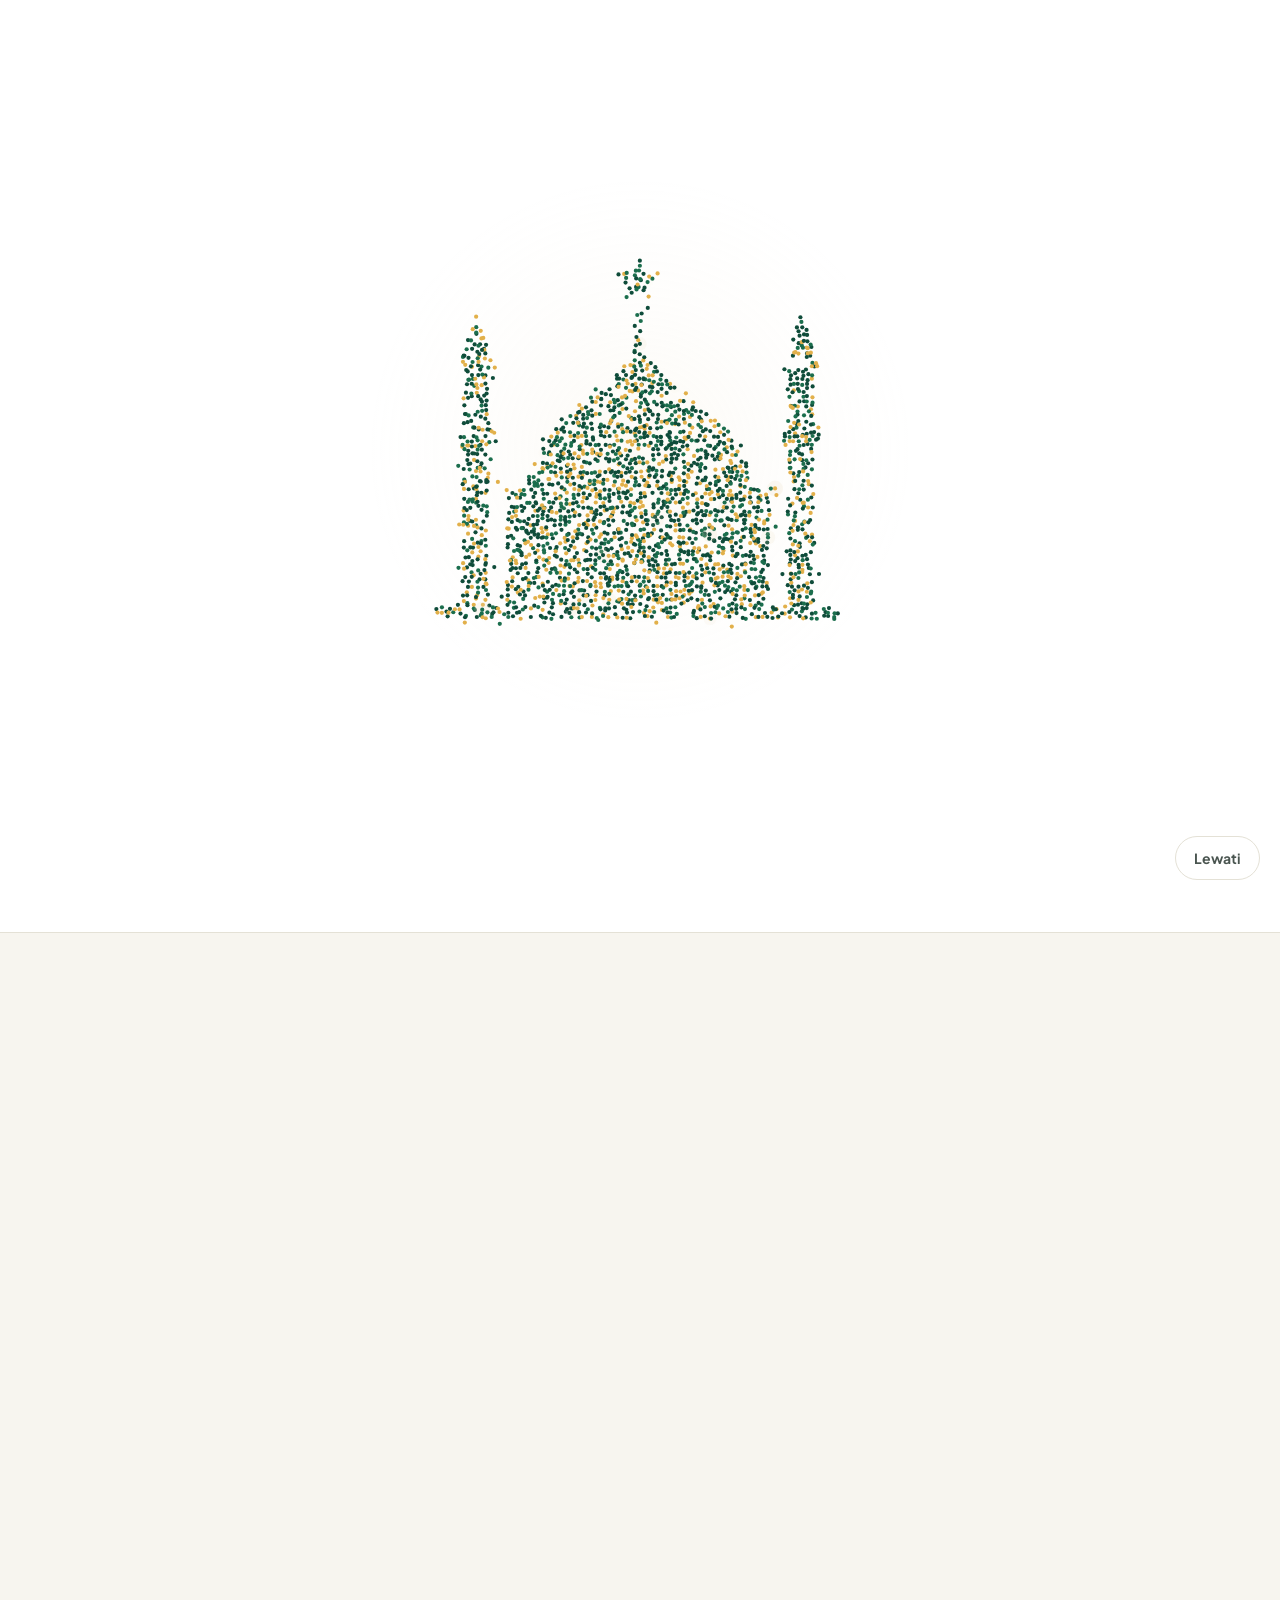
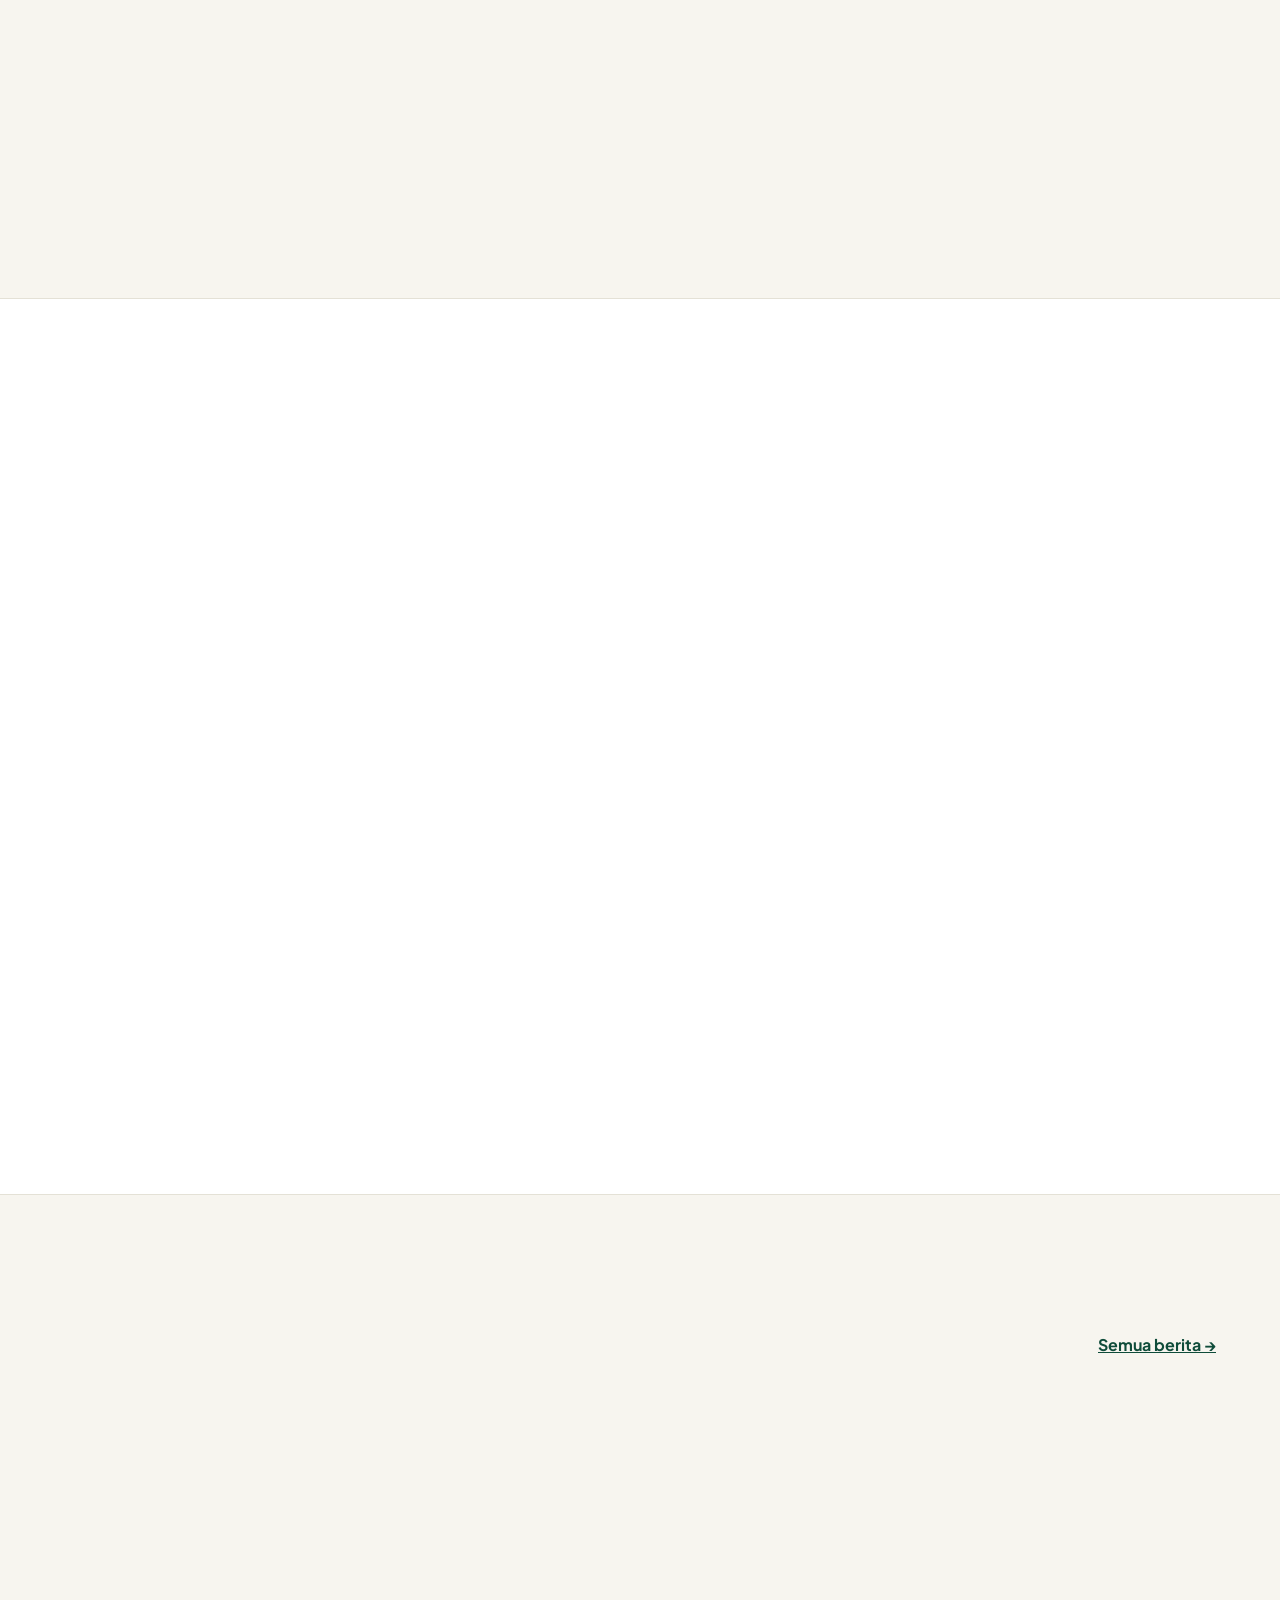
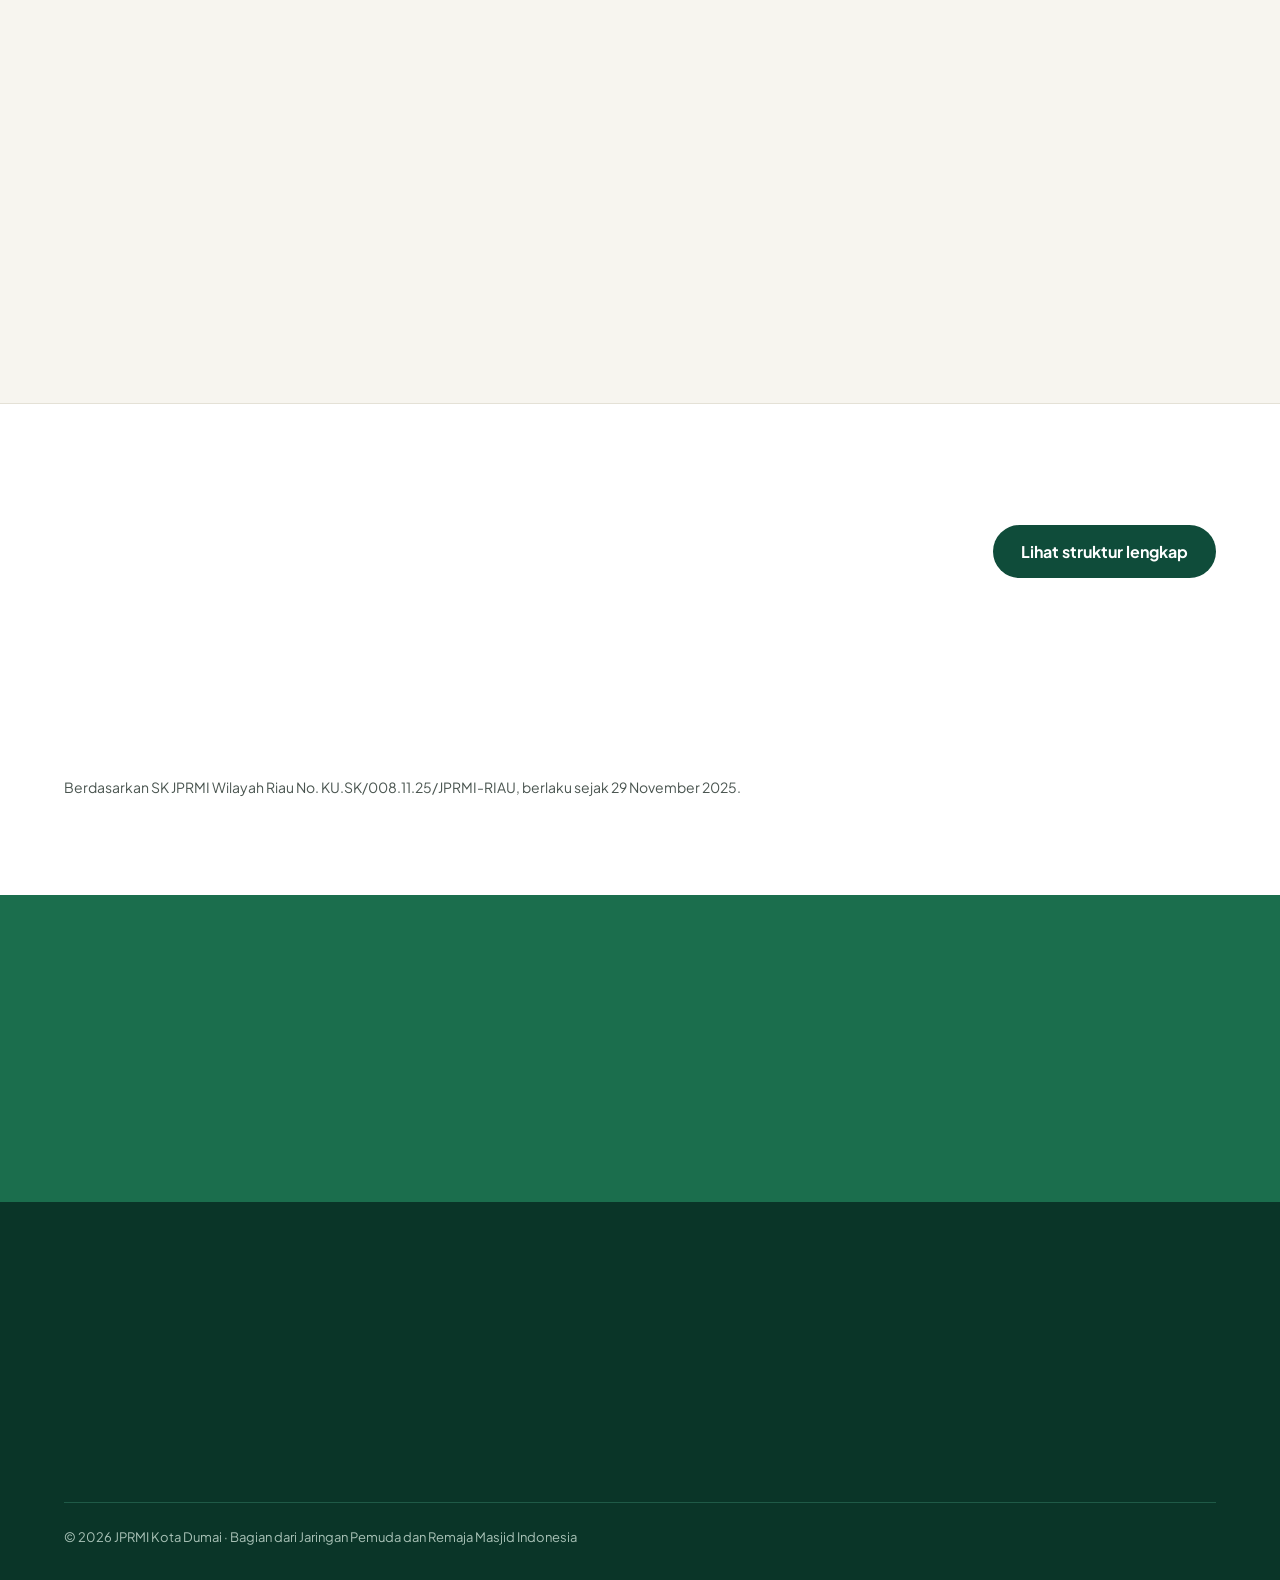
==== commit 2e5b25dd: "Tambah struktur pengurus dari SK periode 2025-2029 dan halaman pengurus per periode (2026-2029 menun" ====
--- a/index.html
+++ b/index.html
@@ -4,122 +4,13 @@
 <meta charset="utf-8">
 <meta name="viewport" content="width=device-width, initial-scale=1">
 <title>JPRMI Kota Dumai · Jaringan Pemuda dan Remaja Masjid Indonesia</title>
-<meta name="description" content="Website Pimpinan Daerah JPRMI Kota Dumai: profil, visi-misi, program, kegiatan terbaru, pengurus, dan pendaftaran anggota.">
+<meta name="description" content="Website Pengurus Daerah JPRMI Kota Dumai: profil, visi-misi, program, kegiatan terbaru, pengurus, dan pendaftaran anggota.">
 <meta property="og:title" content="JPRMI Kota Dumai">
 <meta property="og:image" content="assets/logo-jprmi-dumai.jpg">
 <link rel="icon" type="image/png" href="assets/favicon.png">
 <link rel="preconnect" href="https://fonts.googleapis.com">
 <link rel="stylesheet" href="https://fonts.googleapis.com/css2?family=Plus+Jakarta+Sans:wght@400;500;600;700;800&display=swap">
-<style>
-:root{
-  --navy:#0F4C3A; --navy-dk:#0A3528; --green:#1B6E4D; --green-bg:#E3F1EA;
-  --yellow:#E2B04A; --red:#8A6516; --ground:#F7F5EF; --ink:#1B2420; --muted:#4A5550; --line:#E4E1D6;
-}
-*{box-sizing:border-box}
-html{scroll-behavior:smooth}
-body{margin:0;font-family:'Plus Jakarta Sans',system-ui,sans-serif;color:var(--ink);background:var(--ground);line-height:1.6}
-a{color:var(--navy)} a:hover{color:var(--green)}
-img{max-width:100%}
-.wrap{max-width:1200px;margin:0 auto;padding:0 24px}
-.kicker{font-size:13px;font-weight:700;letter-spacing:.14em;text-transform:uppercase;color:var(--green)}
-h1,h2,h3{margin:0;line-height:1.15;letter-spacing:-.01em}
-h2{font-size:40px;font-weight:800}
-h3{font-size:20px;font-weight:800}
-p{margin:0}
-.btn{display:inline-flex;align-items:center;justify-content:center;gap:8px;min-height:48px;padding:12px 26px;border-radius:999px;font-weight:700;font-size:16px;text-decoration:none;border:2px solid transparent}
-.btn-yellow{background:var(--yellow);color:var(--navy-dk)} .btn-yellow:hover{background:#EEC368;color:var(--navy-dk)}
-.btn-ghost{border-color:#FFFFFF;color:#FFFFFF} .btn-ghost:hover{background:#FFFFFF;color:var(--navy)}
-.btn-navy{background:var(--navy);color:#FFFFFF} .btn-navy:hover{background:var(--navy-dk);color:#FFFFFF}
-section{padding:96px 0}
-.head{display:flex;flex-direction:column;gap:12px;max-width:720px;margin-bottom:40px}
-.card{background:#FFFFFF;border:1px solid var(--line);border-radius:20px;padding:28px}
-.grid{display:grid;gap:20px;grid-template-columns:repeat(auto-fit,minmax(280px,1fr))}
-
-/* topbar + header */
-.topbar{background:var(--navy-dk);color:#CFE0D7;font-size:13px}
-.topbar .wrap{display:flex;flex-wrap:wrap;justify-content:space-between;gap:8px;padding-top:8px;padding-bottom:8px}
-.topbar a{color:#FFFFFF;text-decoration:none;font-weight:600}
-header{background:#FFFFFF;border-bottom:1px solid var(--line);position:sticky;top:env(safe-area-inset-top,0px);z-index:10}
-header .wrap{display:flex;flex-wrap:wrap;align-items:center;justify-content:space-between;gap:12px 24px;padding-top:12px;padding-bottom:12px}
-.brand{display:flex;align-items:center;gap:12px;text-decoration:none;color:var(--ink)}
-.brand b{display:block;font-size:20px;font-weight:800;color:var(--navy);letter-spacing:.02em;line-height:1.1}
-.brand span{font-size:13px;color:var(--muted);font-weight:600}
-nav{display:flex;flex-wrap:wrap;gap:0 22px;font-size:15px;font-weight:600}
-nav a{text-decoration:none;color:var(--ink);padding:12px 0}
-nav a:hover{color:var(--green)}
-
-/* hero */
-.hero{background:var(--navy);color:#FFFFFF;padding:88px 0;position:relative;overflow:hidden}
-.hero .wrap{display:flex;flex-wrap:wrap;align-items:center;gap:56px}
-.hero-text{flex:1 1 480px;min-width:0;display:flex;flex-direction:column;gap:22px}
-.hero .kicker{color:var(--yellow)}
-.hero h1{font-size:58px;font-weight:800;letter-spacing:-.02em}
-.hero p{font-size:19px;color:#D5E3DC;max-width:560px}
-.hero-logo{flex:0 1 380px;background:#FFFFFF;border-radius:28px;padding:28px;box-shadow:0 20px 50px rgba(0,0,0,.25)}
-.hero-logo img{display:block;width:100%;height:auto}
-.stripe{position:absolute;left:0;right:0;bottom:0;height:8px;display:flex}
-.stripe i{flex:1}
-
-/* stats */
-.stats{background:#FFFFFF;border-bottom:1px solid var(--line);padding:40px 0}
-.stats .grid{grid-template-columns:repeat(auto-fit,minmax(220px,1fr))}
-.stat b{display:block;font-size:38px;font-weight:800;color:var(--navy);line-height:1.1}
-.stat span{font-size:15px;color:var(--muted)}
-
-/* profil */
-.profil-top{display:flex;flex-wrap:wrap;gap:40px;margin-bottom:24px}
-.profil-top > div{flex:1 1 440px;min-width:0}
-.visi{background:var(--navy);color:#FFFFFF;border-radius:20px;padding:36px;display:flex;flex-direction:column;gap:14px}
-.visi .kicker{color:var(--yellow)}
-.visi blockquote{margin:0;font-size:24px;font-weight:700;line-height:1.4}
-ol.list{margin:0;padding-left:22px;display:flex;flex-direction:column;gap:10px;color:var(--muted);font-size:16px}
-.card h3{margin-bottom:14px;color:var(--navy)}
-
-/* program */
-.prog{display:flex;flex-direction:column;gap:12px}
-.ico{width:52px;height:52px;border-radius:14px;display:flex;align-items:center;justify-content:center;color:#FFFFFF}
-.prog p{color:var(--muted);font-size:15px}
-.tag{align-self:flex-start;font-size:12px;font-weight:700;padding:4px 10px;border-radius:999px;background:var(--green-bg);color:var(--green)}
-
-/* berita */
-.news{display:flex;flex-direction:column;overflow:hidden;padding:0}
-.news .ph{height:200px;background:#EFECE3;border-bottom:2px dashed #C9C4B4;display:flex;align-items:center;justify-content:center;text-align:center;color:#5E625C;font-size:14px;padding:16px}
-.news .body{padding:24px;display:flex;flex-direction:column;gap:10px;flex:1}
-.news time{font-size:13px;font-weight:700;color:var(--green)}
-.news p{font-size:15px;color:var(--muted);flex:1}
-.news a{font-weight:700;font-size:15px;padding:8px 0}
-
-/* pengurus */
-.person{display:flex;align-items:center;gap:16px}
-.avatar{flex:0 0 64px;height:64px;border-radius:50%;background:var(--green-bg);color:var(--green);display:flex;align-items:center;justify-content:center;font-weight:800;font-size:20px}
-.person b{display:block;font-size:17px}
-.person span{font-size:14px;color:var(--muted)}
-
-/* gabung */
-.gabung{background:var(--green);color:#FFFFFF}
-.gabung .wrap{display:flex;flex-wrap:wrap;align-items:center;justify-content:space-between;gap:32px}
-.gabung h2{color:#FFFFFF}
-.gabung p{color:#DFF2E7;font-size:18px;max-width:620px;margin-top:12px}
-.gabung .btns{display:flex;flex-wrap:wrap;gap:12px}
-
-footer{background:var(--navy-dk);color:#CFE0D7;padding:64px 0 32px}
-footer .grid{grid-template-columns:repeat(auto-fit,minmax(230px,1fr));gap:32px}
-footer h4{margin:0 0 12px;color:#FFFFFF;font-size:16px}
-footer a{color:#CFE0D7;text-decoration:none;display:block;padding:4px 0}
-footer a:hover{color:var(--yellow)}
-.foot-logo{width:110px;height:110px;border-radius:16px;background:#FFFFFF;display:block;margin-bottom:14px}
-.copy{border-top:1px solid #1F5A47;margin-top:40px;padding-top:24px;font-size:13px;color:#A9C2B7}
-
-@media (max-width:640px){
-  section{padding:64px 0}
-  .hero{padding:56px 0}
-  .hero h1{font-size:38px}
-  h2{font-size:30px}
-  .visi blockquote{font-size:20px}
-  nav{gap:0 16px;font-size:14px}
-  header{position:static}
-}
-</style>
+<link rel="stylesheet" href="assets/style.css">
 </head>
 <body>
 <style>
@@ -186,7 +77,7 @@
 
 <div class="topbar">
   <div class="wrap">
-    <span>Pimpinan Daerah Kota Dumai · Pimpinan Wilayah Riau</span>
+    <span>Pengurus Daerah Kota Dumai · Pengurus Wilayah Riau</span>
     <a href="https://www.jprmi.or.id/" target="_blank" rel="noopener">Kunjungi JPRMI Pusat →</a>
   </div>
 </div>
@@ -201,7 +92,7 @@
       <a href="#profil">Profil</a>
       <a href="#program">Program</a>
       <a href="#kegiatan">Kegiatan</a>
-      <a href="#pengurus">Pengurus</a>
+      <a href="pengurus.html">Pengurus</a>
       <a href="#kontak">Kontak</a>
     </nav>
     <a class="btn btn-navy" href="https://kta.jprmi.or.id" target="_blank" rel="noopener">Daftar KTA</a>
@@ -246,7 +137,7 @@
       <div style="display:flex;flex-direction:column;gap:16px;font-size:17px;color:var(--muted)">
         <h3 style="color:var(--navy);font-size:22px">Sejarah singkat</h3>
         <p>JPRMI dideklarasikan pada <b style="color:var(--ink)">11 September 2005</b> (7 Sya'ban 1426 H) dalam Musyawarah Besar I di Masjid Agung Sunda Kelapa, Jakarta. Pendirinya adalah 27 organisasi pemuda dan remaja masjid yang ingin bekerja sama dan prihatin atas kondisi organisasi remaja masjid saat itu.</p>
-        <p>JPRMI berdiri sebagai jaringan yang independen untuk menghimpun potensi pemuda masjid. Kini JPRMI memiliki pengurus wilayah dan daerah di berbagai provinsi, termasuk <b style="color:var(--ink)">Pimpinan Daerah Kota Dumai</b> di bawah Pimpinan Wilayah Riau.</p>
+        <p>JPRMI berdiri sebagai jaringan yang independen untuk menghimpun potensi pemuda masjid. Kini JPRMI memiliki pengurus wilayah dan daerah di berbagai provinsi, termasuk <b style="color:var(--ink)">Pengurus Daerah Kota Dumai</b> di bawah Pengurus Wilayah Riau.</p>
         <a href="https://www.jprmi.or.id/sejarah/" target="_blank" rel="noopener" style="font-weight:700;padding:8px 0">Baca sejarah lengkap di situs pusat →</a>
       </div>
       <div class="visi">
@@ -365,16 +256,19 @@
 
 <section id="pengurus" style="background:#FFFFFF;border-top:1px solid var(--line)">
   <div class="wrap">
-    <div class="head">
-      <span class="kicker">Pengurus</span>
-      <h2>Pimpinan Daerah JPRMI Kota Dumai</h2>
+    <div style="display:flex;flex-wrap:wrap;align-items:flex-end;justify-content:space-between;gap:16px;margin-bottom:40px">
+      <div class="head" style="margin:0">
+        <span class="kicker">Pengurus · Periode 2025–2029</span>
+        <h2>Pengurus Daerah JPRMI Kota Dumai</h2>
+      </div>
+      <a class="btn btn-navy" href="pengurus.html">Lihat struktur lengkap</a>
     </div>
     <div class="grid">
-      <div class="card person"><div class="avatar" aria-hidden="true">FC</div><div><b>Ust. Febri Chairul Anwar, S.E.</b><span>Pembina</span></div></div>
-      <div class="card person"><div class="avatar" aria-hidden="true">K</div><div><b>[NAMA KETUA]</b><span>Ketua</span></div></div>
-      <div class="card person"><div class="avatar" aria-hidden="true">RF</div><div><b>Muh. Rofy Fahlevi, S.T.</b><span>Sekretaris</span></div></div>
-      <div class="card person"><div class="avatar" aria-hidden="true">B</div><div><b>[NAMA BENDAHARA]</b><span>Bendahara</span></div></div>
-    </div>
+      <div class="card person"><div class="avatar" aria-hidden="true">EH</div><div><b>Eko Herwinto, S.T.</b><span>Ketua</span></div></div>
+      <div class="card person"><div class="avatar" aria-hidden="true">RF</div><div><b>Muhammad Rofy Fahlevi, S.T.</b><span>Sekretaris</span></div></div>
+      <div class="card person"><div class="avatar" aria-hidden="true">AF</div><div><b>Ana Fitriani, S.T.</b><span>Bendahara</span></div></div>
+    </div>
+    <p style="margin-top:20px;font-size:14px;color:var(--muted)">Berdasarkan SK JPRMI Wilayah Riau No. KU.SK/008.11.25/JPRMI-RIAU, berlaku sejak 29 November 2025.</p>
   </div>
 </section>
 
@@ -397,7 +291,7 @@
     <div class="grid">
       <div>
         <img class="foot-logo" src="assets/logo-jprmi-dumai.jpg" alt="Logo JPRMI Kota Dumai" width="110" height="110">
-        <p style="font-size:15px">Jaringan Pemuda dan Remaja Masjid Indonesia, Pimpinan Daerah Kota Dumai.</p>
+        <p style="font-size:15px">Jaringan Pemuda dan Remaja Masjid Indonesia, Pengurus Daerah Kota Dumai.</p>
       </div>
       <div>
         <h4>Sekretariat</h4>
--- a/assets/style.css
+++ b/assets/style.css
@@ -0,0 +1,155 @@
+:root{
+  --navy:#0F4C3A; --navy-dk:#0A3528; --green:#1B6E4D; --green-bg:#E3F1EA;
+  --yellow:#E2B04A; --red:#8A6516; --ground:#F7F5EF; --ink:#1B2420; --muted:#4A5550; --line:#E4E1D6;
+}
+*{box-sizing:border-box}
+html{scroll-behavior:smooth}
+body{margin:0;font-family:'Plus Jakarta Sans',system-ui,sans-serif;color:var(--ink);background:var(--ground);line-height:1.6}
+a{color:var(--navy)} a:hover{color:var(--green)}
+img{max-width:100%}
+.wrap{max-width:1200px;margin:0 auto;padding:0 24px}
+.kicker{font-size:13px;font-weight:700;letter-spacing:.14em;text-transform:uppercase;color:var(--green)}
+h1,h2,h3{margin:0;line-height:1.15;letter-spacing:-.01em}
+h2{font-size:40px;font-weight:800}
+h3{font-size:20px;font-weight:800}
+p{margin:0}
+.btn{display:inline-flex;align-items:center;justify-content:center;gap:8px;min-height:48px;padding:12px 26px;border-radius:999px;font-weight:700;font-size:16px;text-decoration:none;border:2px solid transparent}
+.btn-yellow{background:var(--yellow);color:var(--navy-dk)} .btn-yellow:hover{background:#EEC368;color:var(--navy-dk)}
+.btn-ghost{border-color:#FFFFFF;color:#FFFFFF} .btn-ghost:hover{background:#FFFFFF;color:var(--navy)}
+.btn-navy{background:var(--navy);color:#FFFFFF} .btn-navy:hover{background:var(--navy-dk);color:#FFFFFF}
+section{padding:96px 0}
+.head{display:flex;flex-direction:column;gap:12px;max-width:720px;margin-bottom:40px}
+.card{background:#FFFFFF;border:1px solid var(--line);border-radius:20px;padding:28px}
+.grid{display:grid;gap:20px;grid-template-columns:repeat(auto-fit,minmax(280px,1fr))}
+
+/* topbar + header */
+.topbar{background:var(--navy-dk);color:#CFE0D7;font-size:13px}
+.topbar .wrap{display:flex;flex-wrap:wrap;justify-content:space-between;gap:8px;padding-top:8px;padding-bottom:8px}
+.topbar a{color:#FFFFFF;text-decoration:none;font-weight:600}
+header{background:#FFFFFF;border-bottom:1px solid var(--line);position:sticky;top:env(safe-area-inset-top,0px);z-index:10}
+header .wrap{display:flex;flex-wrap:wrap;align-items:center;justify-content:space-between;gap:12px 24px;padding-top:12px;padding-bottom:12px}
+.brand{display:flex;align-items:center;gap:12px;text-decoration:none;color:var(--ink)}
+.brand b{display:block;font-size:20px;font-weight:800;color:var(--navy);letter-spacing:.02em;line-height:1.1}
+.brand span{font-size:13px;color:var(--muted);font-weight:600}
+nav{display:flex;flex-wrap:wrap;gap:0 22px;font-size:15px;font-weight:600}
+nav a{text-decoration:none;color:var(--ink);padding:12px 0}
+nav a:hover{color:var(--green)}
+
+/* hero */
+.hero{background:var(--navy);color:#FFFFFF;padding:88px 0;position:relative;overflow:hidden}
+.hero .wrap{display:flex;flex-wrap:wrap;align-items:center;gap:56px}
+.hero-text{flex:1 1 480px;min-width:0;display:flex;flex-direction:column;gap:22px}
+.hero .kicker{color:var(--yellow)}
+.hero h1{font-size:58px;font-weight:800;letter-spacing:-.02em}
+.hero p{font-size:19px;color:#D5E3DC;max-width:560px}
+.hero-logo{flex:0 1 380px;background:#FFFFFF;border-radius:28px;padding:28px;box-shadow:0 20px 50px rgba(0,0,0,.25)}
+.hero-logo img{display:block;width:100%;height:auto}
+.stripe{position:absolute;left:0;right:0;bottom:0;height:8px;display:flex}
+.stripe i{flex:1}
+
+/* stats */
+.stats{background:#FFFFFF;border-bottom:1px solid var(--line);padding:40px 0}
+.stats .grid{grid-template-columns:repeat(auto-fit,minmax(220px,1fr))}
+.stat b{display:block;font-size:38px;font-weight:800;color:var(--navy);line-height:1.1}
+.stat span{font-size:15px;color:var(--muted)}
+
+/* profil */
+.profil-top{display:flex;flex-wrap:wrap;gap:40px;margin-bottom:24px}
+.profil-top > div{flex:1 1 440px;min-width:0}
+.visi{background:var(--navy);color:#FFFFFF;border-radius:20px;padding:36px;display:flex;flex-direction:column;gap:14px}
+.visi .kicker{color:var(--yellow)}
+.visi blockquote{margin:0;font-size:24px;font-weight:700;line-height:1.4}
+ol.list{margin:0;padding-left:22px;display:flex;flex-direction:column;gap:10px;color:var(--muted);font-size:16px}
+.card h3{margin-bottom:14px;color:var(--navy)}
+
+/* program */
+.prog{display:flex;flex-direction:column;gap:12px}
+.ico{width:52px;height:52px;border-radius:14px;display:flex;align-items:center;justify-content:center;color:#FFFFFF}
+.prog p{color:var(--muted);font-size:15px}
+.tag{align-self:flex-start;font-size:12px;font-weight:700;padding:4px 10px;border-radius:999px;background:var(--green-bg);color:var(--green)}
+
+/* berita */
+.news{display:flex;flex-direction:column;overflow:hidden;padding:0}
+.news .ph{height:200px;background:#EFECE3;border-bottom:2px dashed #C9C4B4;display:flex;align-items:center;justify-content:center;text-align:center;color:#5E625C;font-size:14px;padding:16px}
+.news .body{padding:24px;display:flex;flex-direction:column;gap:10px;flex:1}
+.news time{font-size:13px;font-weight:700;color:var(--green)}
+.news p{font-size:15px;color:var(--muted);flex:1}
+.news a{font-weight:700;font-size:15px;padding:8px 0}
+
+/* pengurus */
+.person{display:flex;align-items:center;gap:16px}
+.avatar{flex:0 0 64px;height:64px;border-radius:50%;background:var(--green-bg);color:var(--green);display:flex;align-items:center;justify-content:center;font-weight:800;font-size:20px}
+.person b{display:block;font-size:17px}
+.person span{font-size:14px;color:var(--muted)}
+
+/* gabung */
+.gabung{background:var(--green);color:#FFFFFF}
+.gabung .wrap{display:flex;flex-wrap:wrap;align-items:center;justify-content:space-between;gap:32px}
+.gabung h2{color:#FFFFFF}
+.gabung p{color:#DFF2E7;font-size:18px;max-width:620px;margin-top:12px}
+.gabung .btns{display:flex;flex-wrap:wrap;gap:12px}
+
+footer{background:var(--navy-dk);color:#CFE0D7;padding:64px 0 32px}
+footer .grid{grid-template-columns:repeat(auto-fit,minmax(230px,1fr));gap:32px}
+footer h4{margin:0 0 12px;color:#FFFFFF;font-size:16px}
+footer a{color:#CFE0D7;text-decoration:none;display:block;padding:4px 0}
+footer a:hover{color:var(--yellow)}
+.foot-logo{width:110px;height:110px;border-radius:16px;background:#FFFFFF;display:block;margin-bottom:14px}
+.copy{border-top:1px solid #1F5A47;margin-top:40px;padding-top:24px;font-size:13px;color:#A9C2B7}
+
+@media (max-width:640px){
+  section{padding:64px 0}
+  .hero{padding:56px 0}
+  .hero h1{font-size:38px}
+  h2{font-size:30px}
+  .visi blockquote{font-size:20px}
+  nav{gap:0 16px;font-size:14px}
+  header{position:static}
+}
+
+/* ---------- Halaman Struktur Pengurus ---------- */
+.page-hero{background:var(--navy);color:#FFFFFF;padding:64px 0 0}
+.page-hero .kicker{color:var(--yellow)}
+.page-hero h1{font-size:46px;font-weight:800;letter-spacing:-.02em;margin-top:12px;text-wrap:balance}
+.page-hero p{color:#D5E3DC;font-size:17px;max-width:640px;margin-top:14px}
+.crumb{font-size:14px;color:#CFE0D7}
+.crumb a{color:#FFFFFF;font-weight:600}
+.tabs{display:flex;flex-wrap:wrap;gap:8px;margin-top:36px}
+.tab{display:inline-flex;align-items:center;gap:10px;min-height:48px;padding:12px 22px;border-radius:14px 14px 0 0;font-weight:700;font-size:16px;text-decoration:none;color:#D5E3DC;background:rgba(255,255,255,.08)}
+.tab:hover{color:#FFFFFF;background:rgba(255,255,255,.16)}
+.tab[aria-current="page"]{background:var(--ground);color:var(--navy)}
+.tab small{font-size:12px;font-weight:700;padding:3px 8px;border-radius:999px;background:var(--yellow);color:var(--navy-dk)}
+.tab[aria-current="page"] small{background:var(--green-bg);color:var(--green)}
+.periode{padding:56px 0 96px}
+.sk{display:flex;flex-wrap:wrap;gap:16px 40px;align-items:center;justify-content:space-between;background:#FFFFFF;border:1px solid var(--line);border-radius:20px;padding:24px 28px;margin-bottom:40px}
+.sk dl{display:flex;flex-wrap:wrap;gap:12px 40px;margin:0}
+.sk dt{font-size:12px;font-weight:700;letter-spacing:.12em;text-transform:uppercase;color:var(--muted)}
+.sk dd{margin:2px 0 0;font-weight:700;font-size:16px}
+.sk .badge{font-size:13px;font-weight:700;padding:6px 12px;border-radius:999px;background:var(--green-bg);color:var(--green)}
+.sk .badge.wait{background:#FBF3E0;color:#7A5A12}
+.sub{font-size:24px;font-weight:800;margin:0 0 20px}
+.inti{display:grid;gap:20px;grid-template-columns:repeat(auto-fit,minmax(260px,1fr));margin-bottom:56px}
+.inti .person{padding:28px}
+.inti .avatar{flex-basis:72px;height:72px;font-size:22px;background:var(--navy);color:#FFFFFF}
+.inti .role{font-size:13px;font-weight:700;letter-spacing:.1em;text-transform:uppercase;color:var(--green)}
+.inti b{font-size:19px}
+.bidang-grid{display:grid;gap:20px;grid-template-columns:repeat(auto-fit,minmax(320px,1fr));align-items:start}
+.bidang{display:flex;flex-direction:column;gap:18px}
+.bidang h3{color:var(--navy);font-size:19px;line-height:1.3}
+.bidang h3 small{display:block;font-size:13px;font-weight:700;color:var(--green);letter-spacing:.06em;margin-top:4px}
+.lead{display:flex;flex-direction:column;gap:12px;padding-bottom:18px;border-bottom:1px solid var(--line)}
+.lead .person .avatar{flex-basis:48px;height:48px;font-size:16px}
+.lead .person b{font-size:16px}
+.lead .person span{font-size:13px}
+.anggota h4{margin:0 0 10px;font-size:13px;font-weight:700;letter-spacing:.1em;text-transform:uppercase;color:var(--muted)}
+.anggota ul{list-style:none;margin:0;padding:0;display:grid;grid-template-columns:repeat(auto-fill,minmax(150px,1fr));gap:8px 16px;font-size:15px}
+.anggota li{display:flex;gap:8px;align-items:baseline}
+.anggota li::before{content:"";flex:0 0 6px;height:6px;border-radius:50%;background:var(--yellow);transform:translateY(-2px)}
+.empty{background:#FFFFFF;border:2px dashed var(--line);border-radius:20px;padding:48px 28px;text-align:center;display:flex;flex-direction:column;align-items:center;gap:14px;margin-bottom:40px}
+.empty h3{font-size:22px;color:var(--navy)}
+.empty p{color:var(--muted);max-width:520px}
+.ph-name{color:var(--muted);font-style:italic}
+.js .rv{opacity:0;transform:translateY(28px);transition:opacity .7s cubic-bezier(.2,.7,.2,1) var(--d,0s),transform .7s cubic-bezier(.2,.7,.2,1) var(--d,0s)}
+.js .rv.in{opacity:1;transform:none}
+@media (max-width:640px){.page-hero h1{font-size:34px}.tab{padding:10px 14px;font-size:15px}.bidang-grid{grid-template-columns:1fr}}
+@media (prefers-reduced-motion: reduce){.js .rv{transition:opacity .3s ease;transform:none!important}}
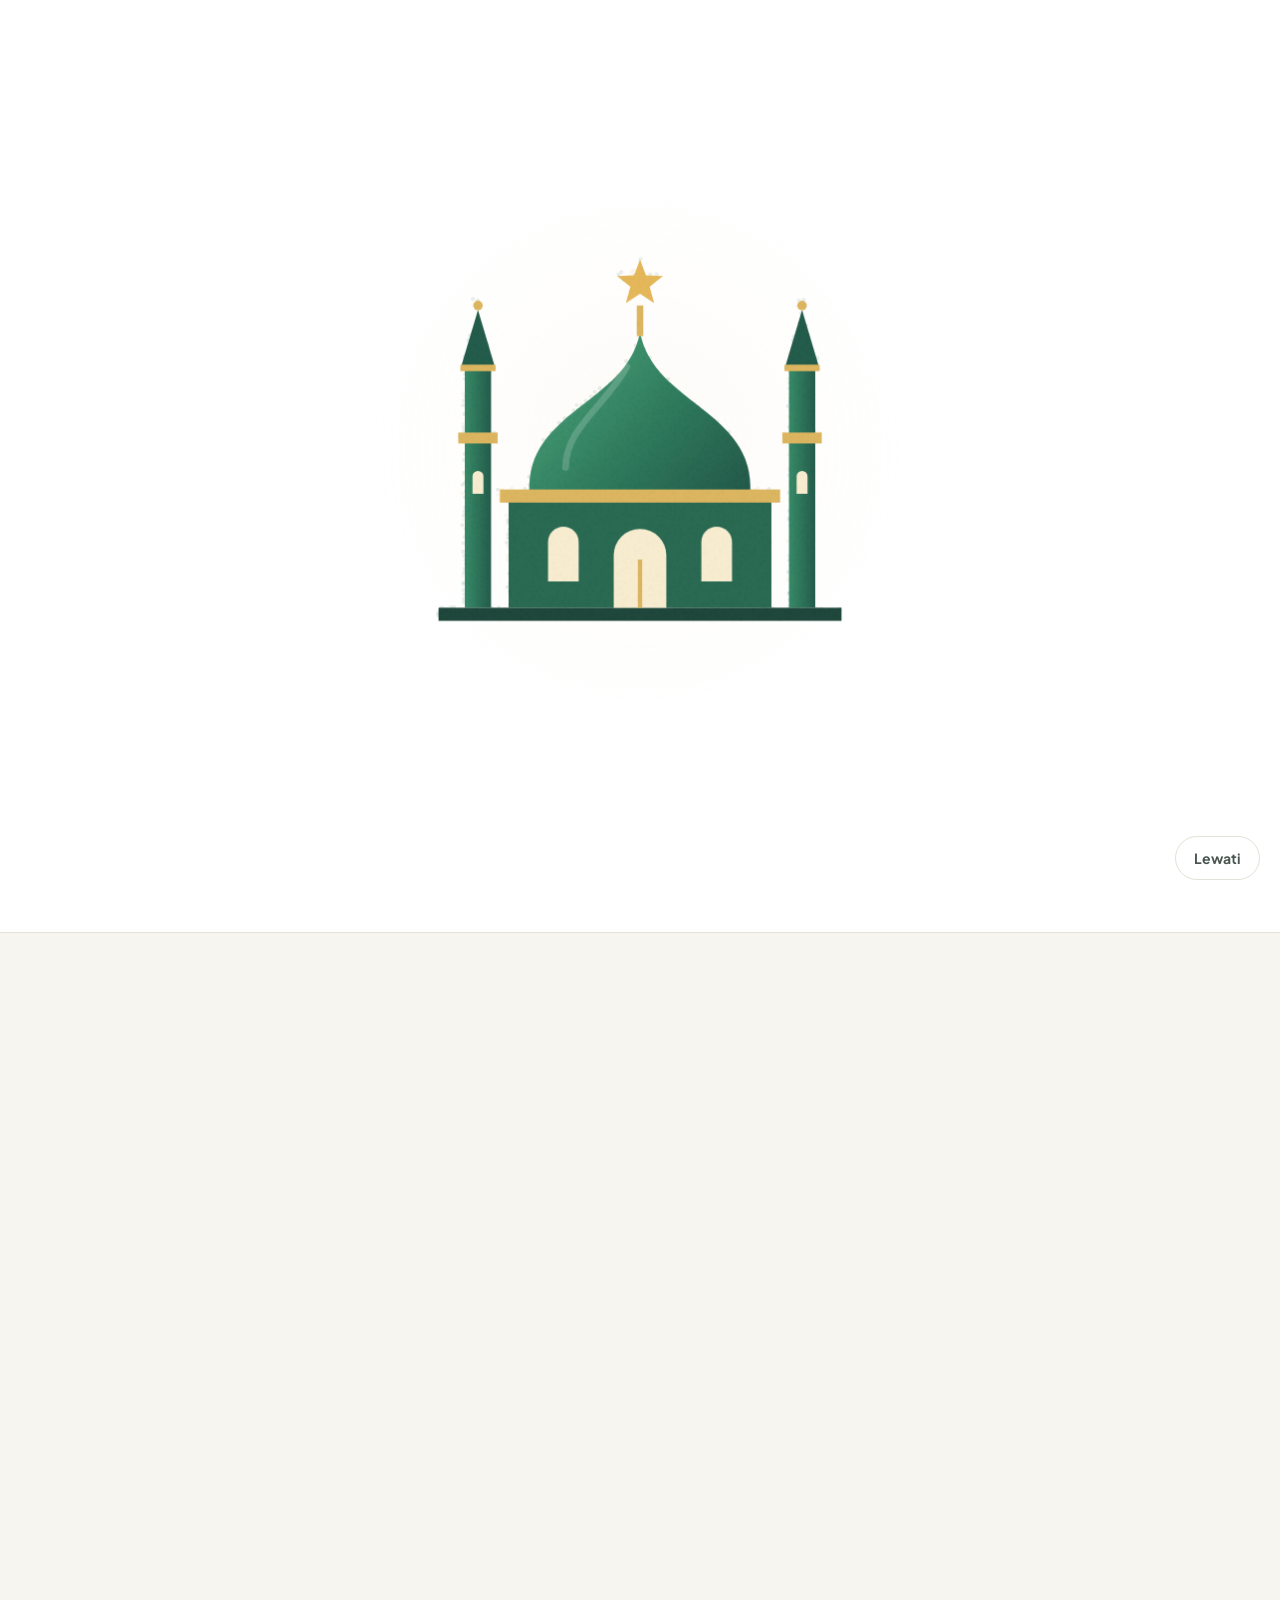
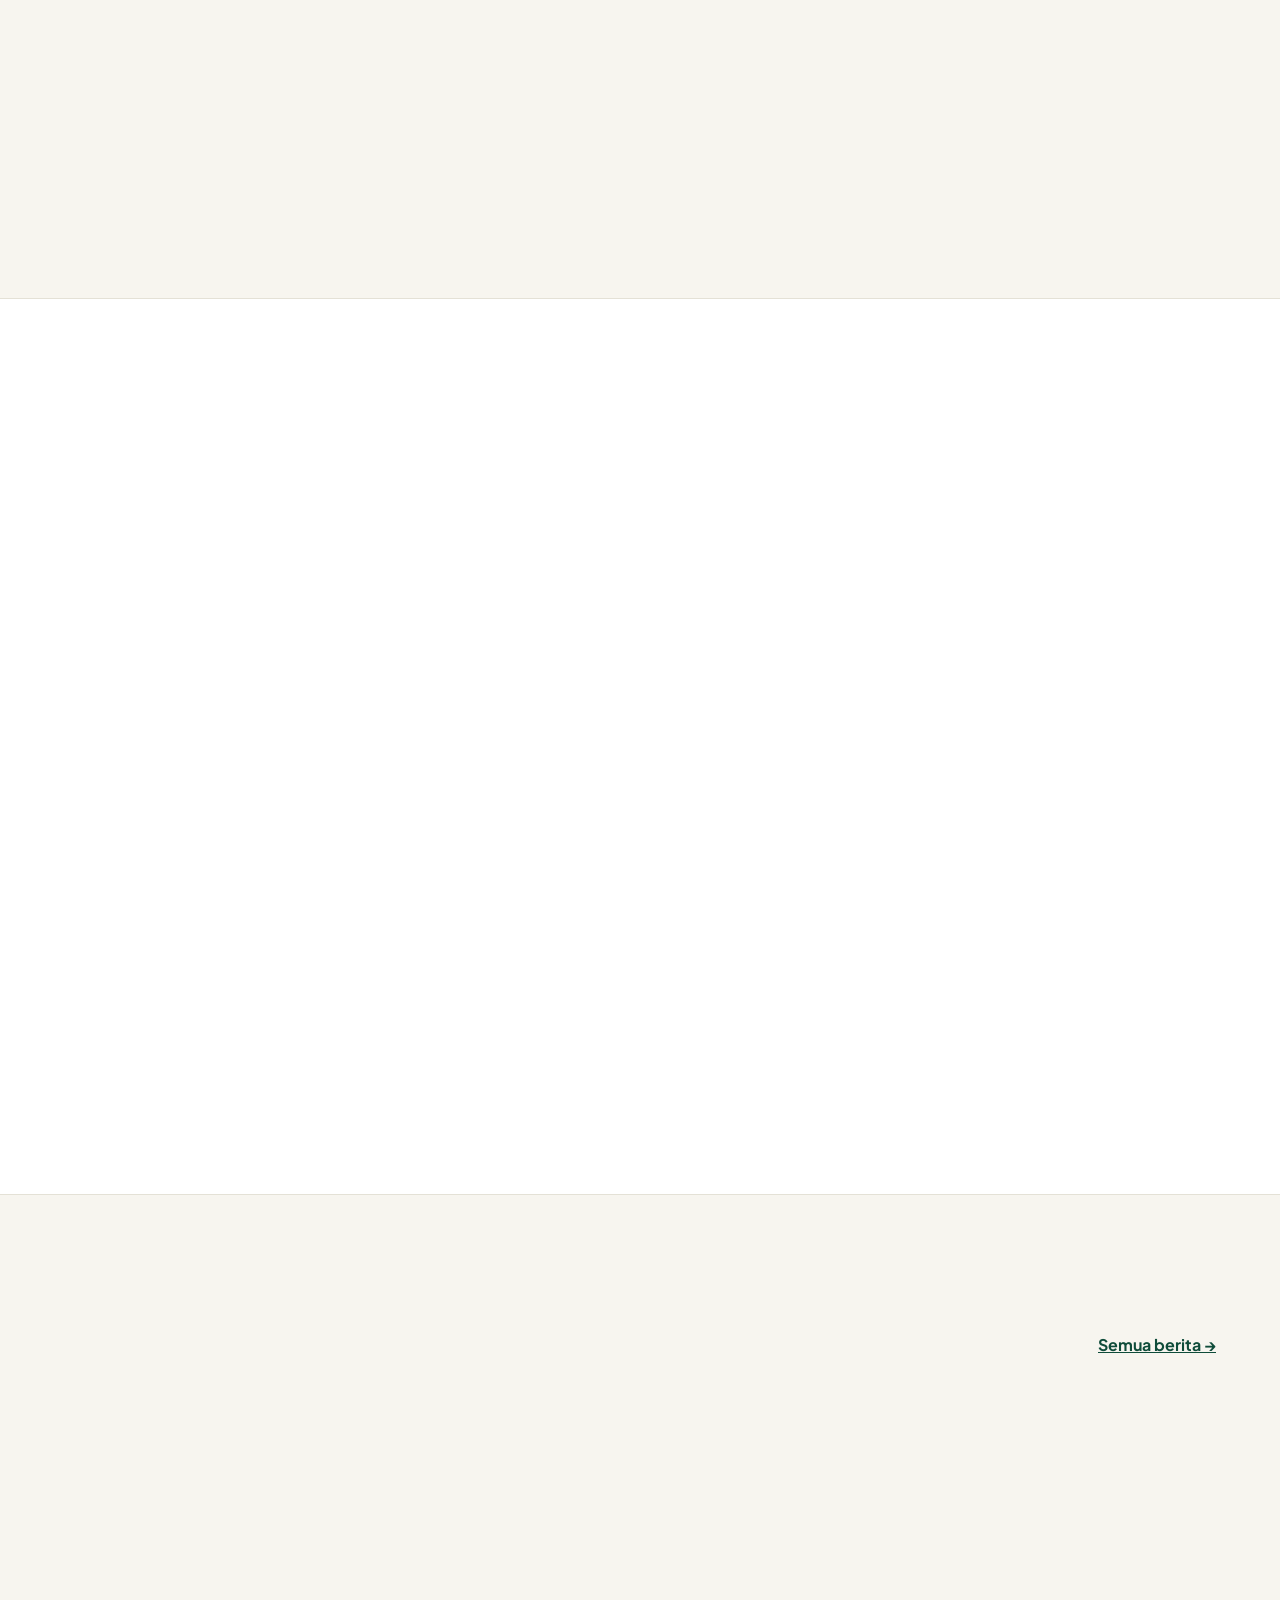
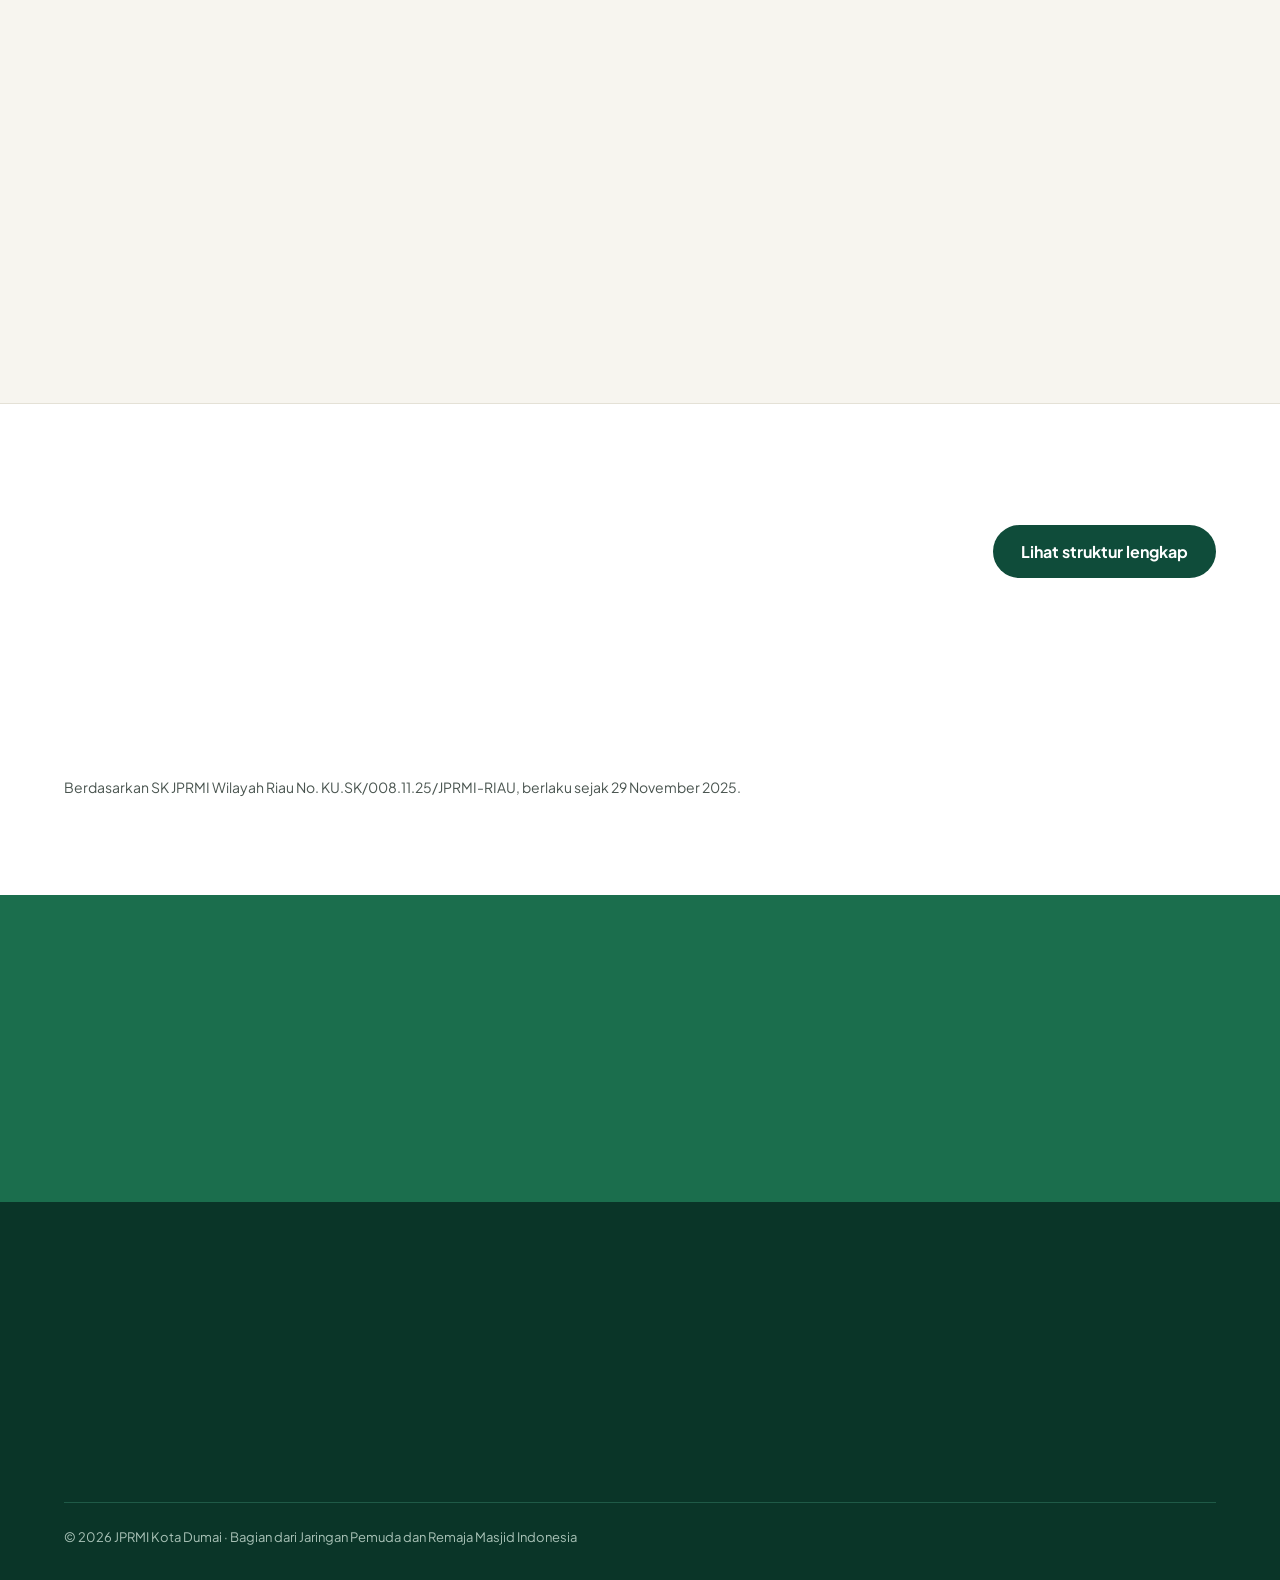
==== commit 44100c54: "Animasi pembuka baru: partikel membentuk masjid hijau utuh, lalu menjadi logo Co-Authored-By: Claude" ====
--- a/index.html
+++ b/index.html
@@ -327,7 +327,8 @@
   var GOLD=[250,240,218];
 
   // Waktu (ms)
-  var T={fly:350, flyDur:1600, sweep:2350, sweepDur:900, morph:3300, morphDur:1500, burst:4800, solid:5000, fadeParts:5200, out:7000};
+  var T={fly:350, flyDur:1400, solidIn:2000, solidDur:750, sweep:2750, sweepDur:950, morph:3900, morphDur:1400, burst:5300, solid:5500, fadeParts:5700, out:7200};
+  var mq=null, mqw=null;
 
   function setSize(){
     dpr=Math.min(window.devicePixelRatio||1,2); W=window.innerWidth; H=window.innerHeight;
@@ -353,25 +354,65 @@
     g.closePath(); g.fill();
   }
 
-  function drawMosque(g){
-    g.fillStyle='#000000';
+  // Gambar masjid. color=false: siluet hitam (untuk posisi partikel); color=true: masjid utuh berwarna
+  function paintMosque(g,color){
+    var GREEN='#1B6E4D', DARK='#0F4C3A', DEEP='#0A3528', GOLDC='#D9AE52', LIGHT='#F7EBCB';
+    function fill(c){ g.fillStyle=color?c:'#000000'; }
+    // menara
+    [[20,32],[168,180]].forEach(function(m){
+      var x0=m[0], w=m[1]-m[0];
+      if(color){ var gr=g.createLinearGradient(x0,0,x0+w,0); gr.addColorStop(0,'#24805A'); gr.addColorStop(1,DARK); g.fillStyle=gr; } else fill();
+      g.fillRect(x0,62,w,110);
+      fill(DARK); g.beginPath(); g.moveTo(x0-2,63); g.lineTo(x0+w/2,36); g.lineTo(x0+w+2,63); g.closePath(); g.fill();
+      fill(GOLDC); g.fillRect(x0-3,92,w+6,5); g.fillRect(x0-2,61,w+4,3);
+      fill(GOLDC); g.beginPath(); g.arc(x0+w/2,34,2.2,0,6.2832); g.fill();
+      if(color){ fill(LIGHT); g.beginPath(); g.moveTo(x0+w/2-2.5,120); g.lineTo(x0+w/2-2.5,112); g.arc(x0+w/2,112,2.5,Math.PI,0); g.lineTo(x0+w/2+2.5,120); g.closePath(); g.fill(); }
+    });
+    // badan
+    fill('#155C43'); g.fillRect(40,122,120,50);
+    // kubah
+    if(color){ var dg=g.createLinearGradient(60,50,140,124); dg.addColorStop(0,'#3A9A6E'); dg.addColorStop(.55,GREEN); dg.addColorStop(1,DARK); g.fillStyle=dg; } else fill();
     g.beginPath(); g.moveTo(50,124);
     g.bezierCurveTo(44,82,94,80,100,46); g.bezierCurveTo(106,80,156,82,150,124); g.closePath(); g.fill();
-    g.fillRect(98,34,4,14);
-    star(g,100,24,11,4.6);
-    g.fillRect(40,122,120,50);
-    g.fillRect(36,118,128,6);
-    [[20,32],[168,180]].forEach(function(m){
-      var x0=m[0], w=m[1]-m[0];
-      g.fillRect(x0,62,w,110);
-      g.fillRect(x0-3,92,w+6,5);
-      g.beginPath(); g.moveTo(x0-2,63); g.lineTo(x0+w/2,38); g.lineTo(x0+w+2,63); g.closePath(); g.fill();
-    });
-    g.fillRect(8,172,184,6);
-    g.globalCompositeOperation='destination-out';
-    g.beginPath(); g.moveTo(88,172); g.lineTo(88,148); g.arc(100,148,12,Math.PI,0); g.lineTo(112,172); g.closePath(); g.fill();
-    [58,128].forEach(function(x){ g.beginPath(); g.moveTo(x,160); g.lineTo(x,142); g.arc(x+7,142,7,Math.PI,0); g.lineTo(x+14,160); g.closePath(); g.fill(); });
-    g.globalCompositeOperation='source-over';
+    if(color){
+      g.save(); g.globalAlpha=.18; g.strokeStyle='#FFFFFF'; g.lineWidth=3; g.lineCap='round';
+      g.beginPath(); g.moveTo(66,108); g.bezierCurveTo(66,90,84,80,94,62); g.stroke(); g.restore();
+    }
+    // list emas, tiang & bintang puncak
+    fill(GOLDC); g.fillRect(36,118,128,6);
+    fill(GOLDC); g.fillRect(98.5,34,3,14);
+    fill('#E2B04A'); star(g,100,24,11,4.6);
+    // lantai
+    fill(DEEP); g.fillRect(8,172,184,6);
+    // pintu & jendela
+    function arch(x,y0,y1,w){ g.beginPath(); g.moveTo(x,y1); g.lineTo(x,y0); g.arc(x+w/2,y0,w/2,Math.PI,0); g.lineTo(x+w,y1); g.closePath(); g.fill(); }
+    if(color){ fill(LIGHT); arch(88,148,172,24); arch(58,142,160,14); arch(128,142,160,14);
+      fill(GOLDC); g.fillRect(99,150,2,22); }
+    else { g.globalCompositeOperation='destination-out'; arch(88,148,172,24); arch(58,142,160,14); arch(128,142,160,14); g.globalCompositeOperation='source-over'; }
+  }
+  function drawMosque(g){ paintMosque(g,false); }
+
+  function makeMosque(){
+    var px=Math.round(L*dpr);
+    mq=document.createElement('canvas'); mq.width=mq.height=px;
+    var g=mq.getContext('2d'); g.setTransform(px/S,0,0,px/S,0,0); paintMosque(g,true);
+    mqw=document.createElement('canvas'); mqw.width=mqw.height=px;
+  }
+
+  function drawSolidMosque(t){
+    var k=cl((t-T.solidIn)/T.solidDur), out=cl((t-T.morph-80)/420), a=eOut(k)*(1-out);
+    if(a<=0.001||!mq) return;
+    var px=mq.width, w=mqw.getContext('2d');
+    w.setTransform(1,0,0,1,0,0); w.globalCompositeOperation='source-over'; w.clearRect(0,0,px,px); w.drawImage(mq,0,0);
+    var sp=(t-T.sweep)/T.sweepDur;
+    if(sp>0&&sp<1){
+      var c=-0.3*px+sp*1.6*px, gr=w.createLinearGradient(c-px*0.18,c-px*0.18,c+px*0.18,c+px*0.18);
+      gr.addColorStop(0,'rgba(255,252,240,0)'); gr.addColorStop(.5,'rgba(255,252,240,.55)'); gr.addColorStop(1,'rgba(255,252,240,0)');
+      w.globalCompositeOperation='source-atop'; w.fillStyle=gr; w.fillRect(0,0,px,px);
+    }
+    var s=0.95+0.05*eOut(k)+0.03*out;
+    ctx.save(); ctx.globalAlpha=a; ctx.translate(W/2,H/2); ctx.scale(s,s);
+    ctx.drawImage(mqw,-L/2,-L/2,L,L); ctx.restore();
   }
 
   function build(){
@@ -390,6 +431,7 @@
       };
     });
     glints=[]; burstDone=false;
+    makeMosque();
   }
 
   function eOut(t){return 1-Math.pow(1-t,3);}
@@ -441,7 +483,9 @@
     drawGlow(t);
     ctx.setTransform(dpr,0,0,dpr,0,0); ctx.clearRect(0,0,W,H);
     var alpha = t<T.fadeParts?1:1-cl((t-T.fadeParts)/700);
-    var sw=(t-T.sweep)/T.sweepDur*1.5-0.25;   // posisi pita cahaya yang menyapu masjid
+    // partikel memudar saat masjid utuh muncul, lalu muncul lagi untuk membentuk logo
+    var pin=1-eOut(cl((t-T.solidIn)/T.solidDur)), pback=cl((t-T.morph)/260);
+    var pa = t<T.morph ? pin : pback;
     if(alpha>0){
       for(var i=0;i<parts.length;i++){
         var p=parts[i], x, y, c, r=rad;
@@ -454,8 +498,6 @@
           c=p.mc;
           if(f>=1){
             x+=Math.sin(now*0.003+p.ph)*0.7; y+=Math.cos(now*0.0027+p.ph)*0.7;
-            var band=(p.mx+p.my)/2, dd=Math.abs(band-sw);
-            if(dd<0.09){ var w=1-dd/0.09; c=mix(c,GOLD,w*0.7); r=rad*(1+w*0.3); }
           }
         } else {
           var k=eIO(m), lx=ox+p.lx*L, ly=oy+p.ly*L, lift=Math.sin(Math.PI*k)*L*0.08*p.curl;
@@ -466,15 +508,17 @@
         p.cx=x; p.cy=y;
         if(p.tw){
           var pulse=0.5+0.5*Math.sin(now*0.009+p.ph);
-          ctx.globalAlpha=alpha*0.22*pulse; ctx.fillStyle='rgb(236,224,196)';
+          ctx.globalAlpha=alpha*pa*0.22*pulse; ctx.fillStyle='rgb(236,224,196)';
           ctx.beginPath(); ctx.arc(x,y,rad*(2.4+1.4*pulse),0,6.2832); ctx.fill();
         }
-        ctx.globalAlpha=alpha;
+        if(alpha*pa<=0.002) continue;
+        ctx.globalAlpha=alpha*pa;
         ctx.fillStyle='rgb('+(c[0]|0)+','+(c[1]|0)+','+(c[2]|0)+')';
         ctx.beginPath(); ctx.arc(x,y,r,0,6.2832); ctx.fill();
       }
       ctx.globalAlpha=1;
     }
+    drawSolidMosque(t);
     // kilau bintang kecil yang muncul acak
     var dt=now-last; last=now;
     if(false){
@@ -525,7 +569,7 @@
   }
 
   document.getElementById('skipIntro').addEventListener('click',finish);
-  window.addEventListener('resize',function(){ if(!finished && !intro.hidden){ setSize(); } });
+  window.addEventListener('resize',function(){ if(!finished && !intro.hidden){ setSize(); makeMosque(); } });
   start();
 })();
 
